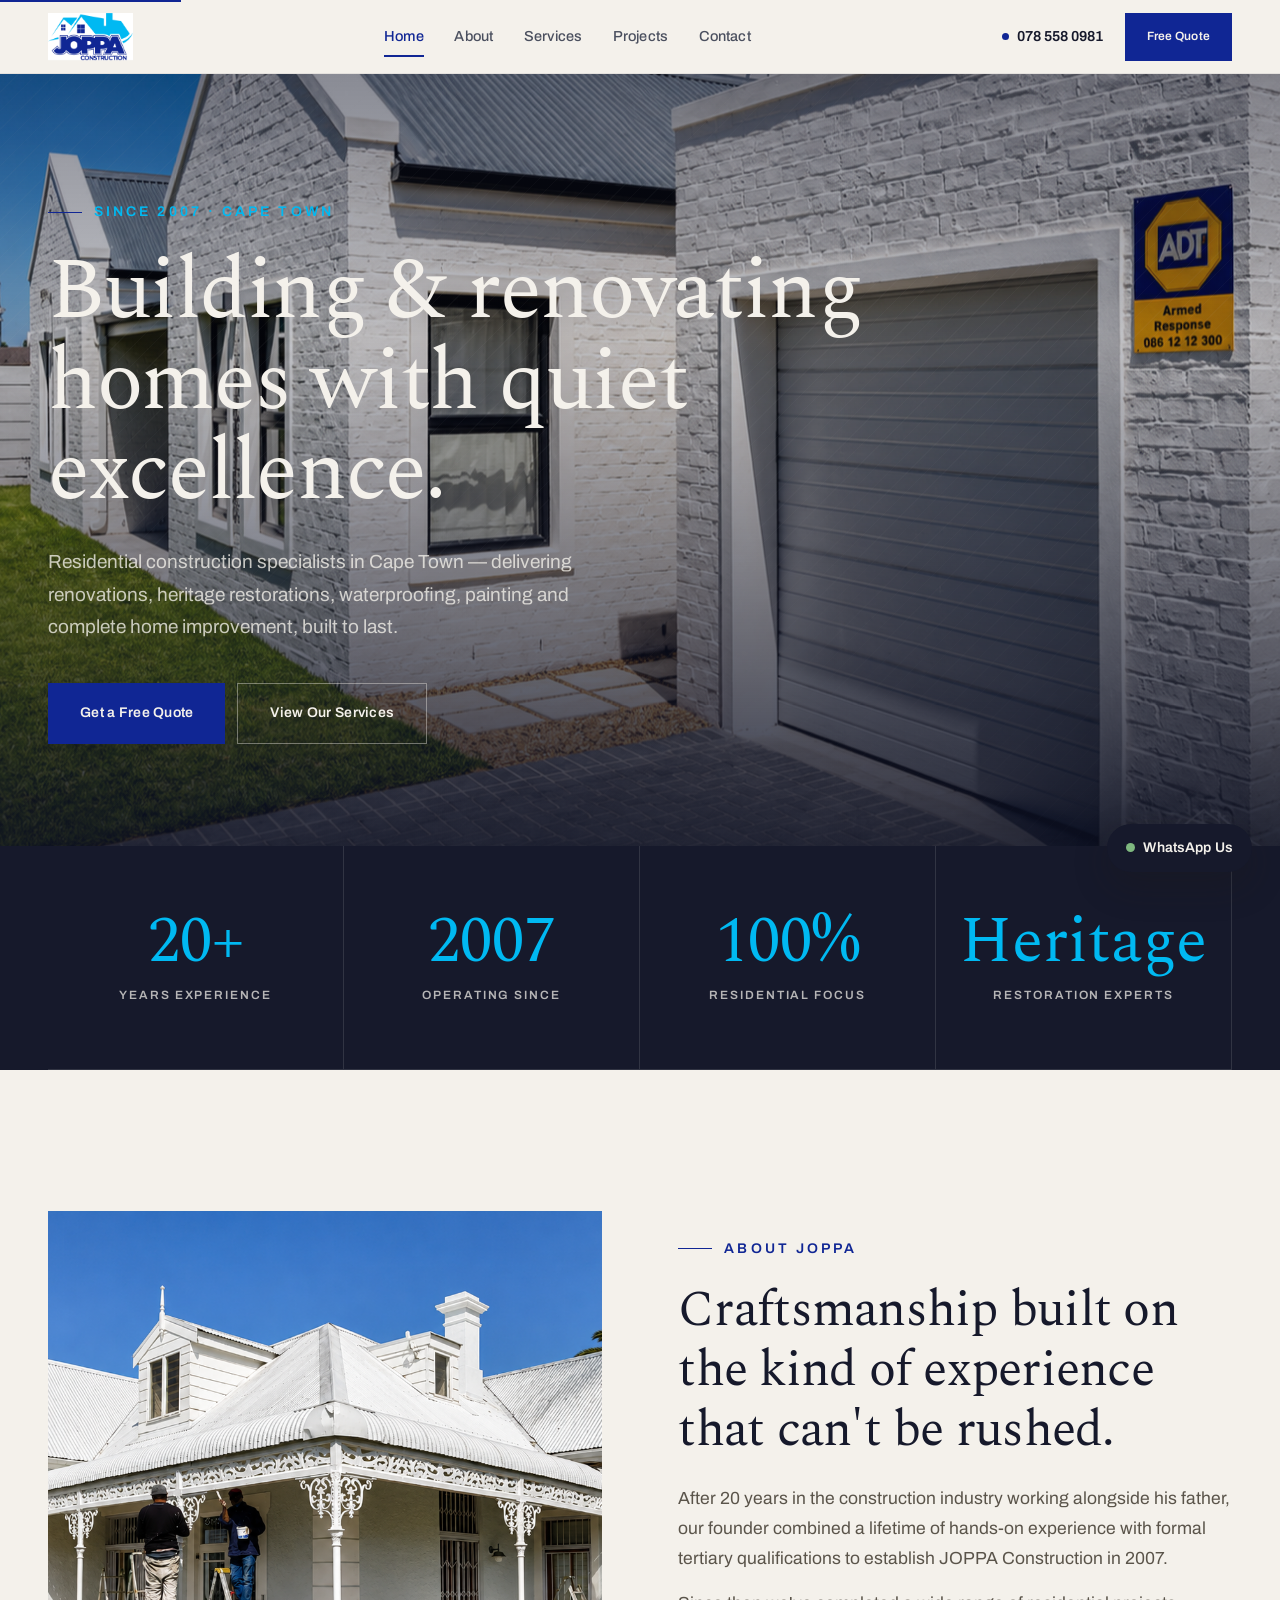
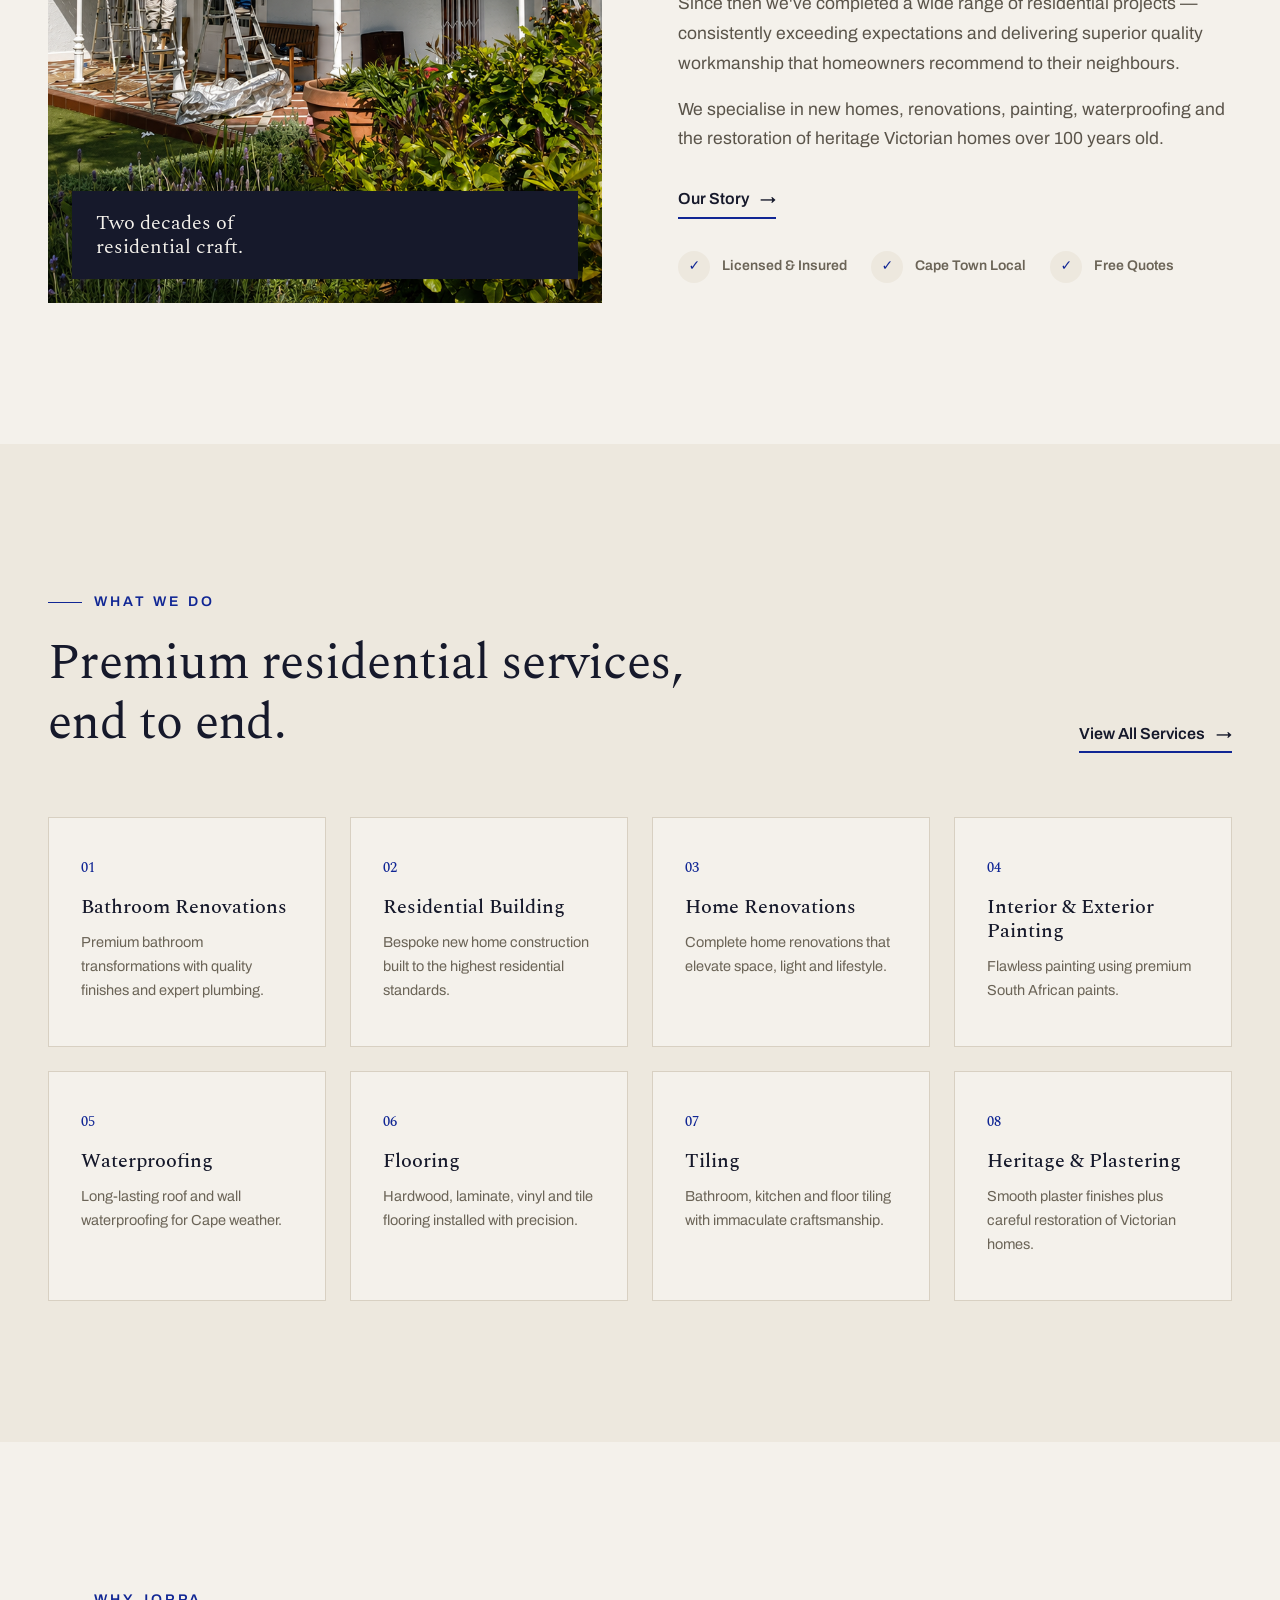
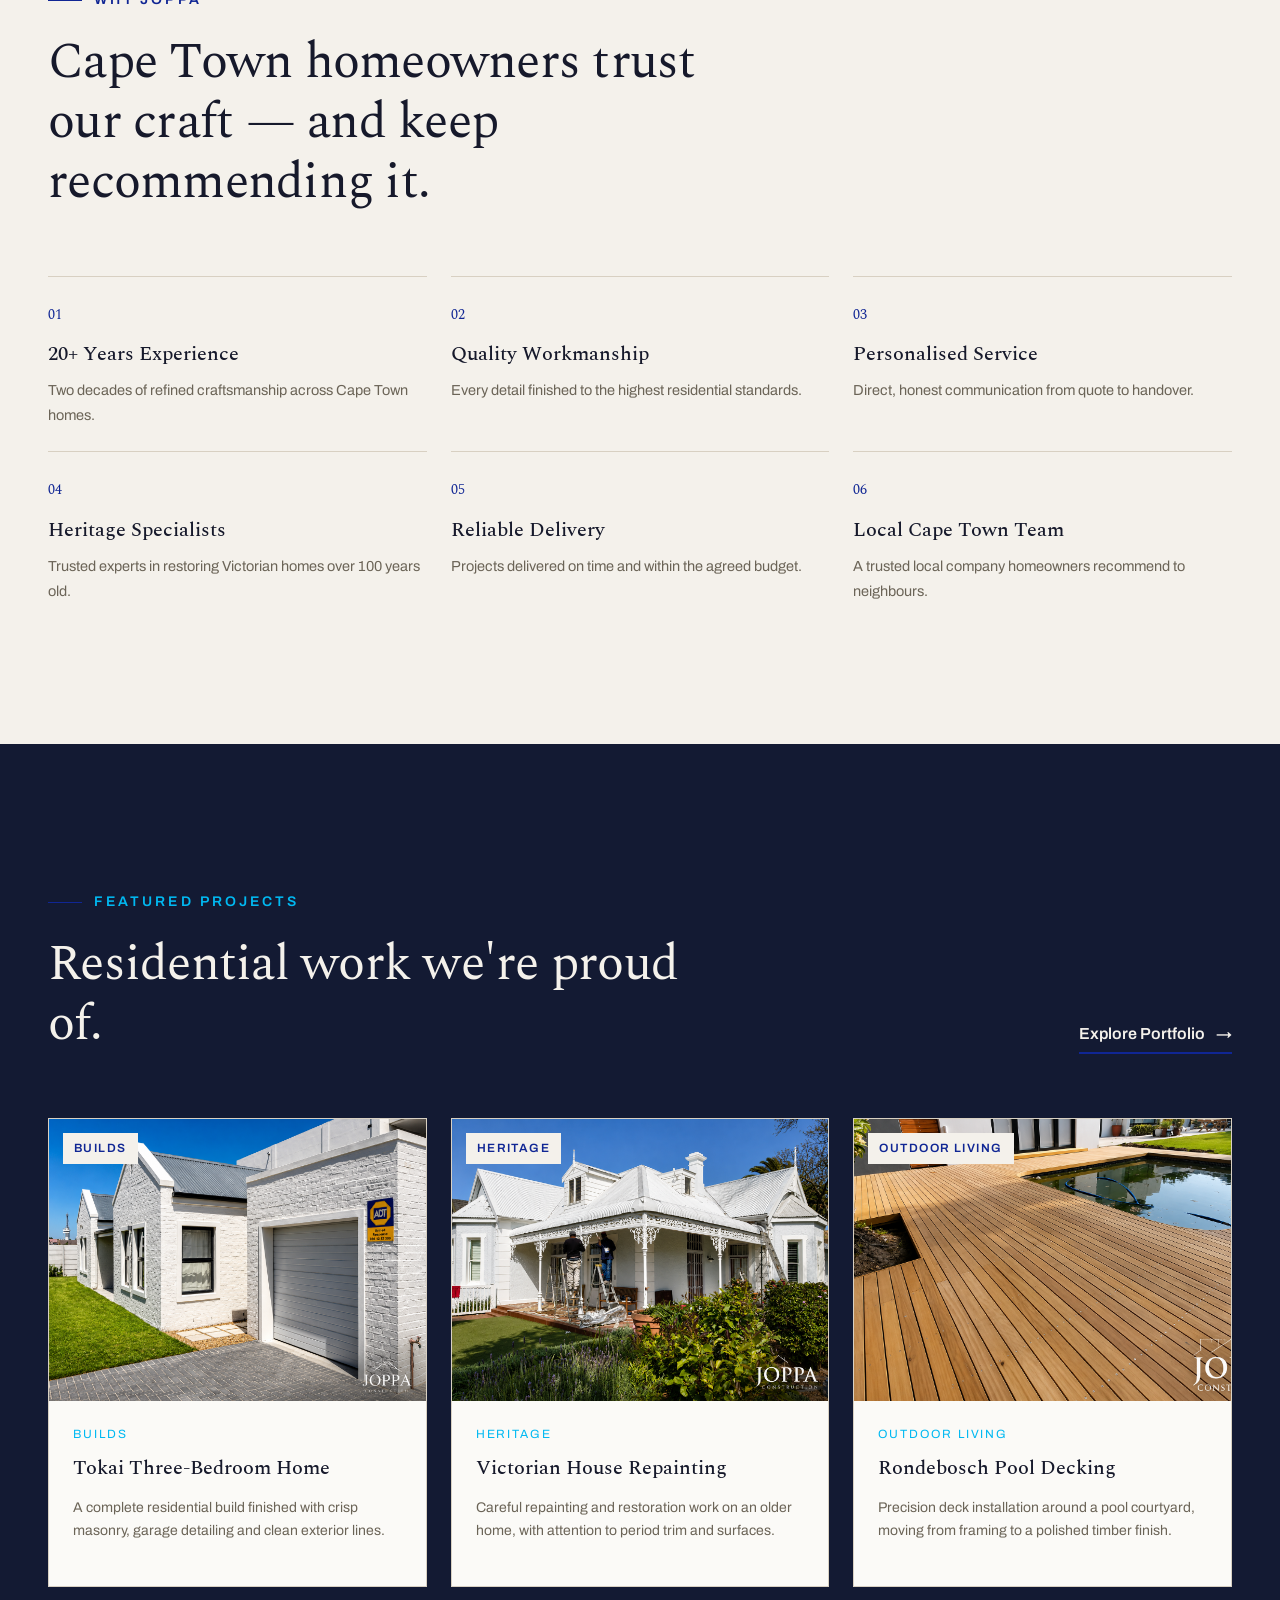
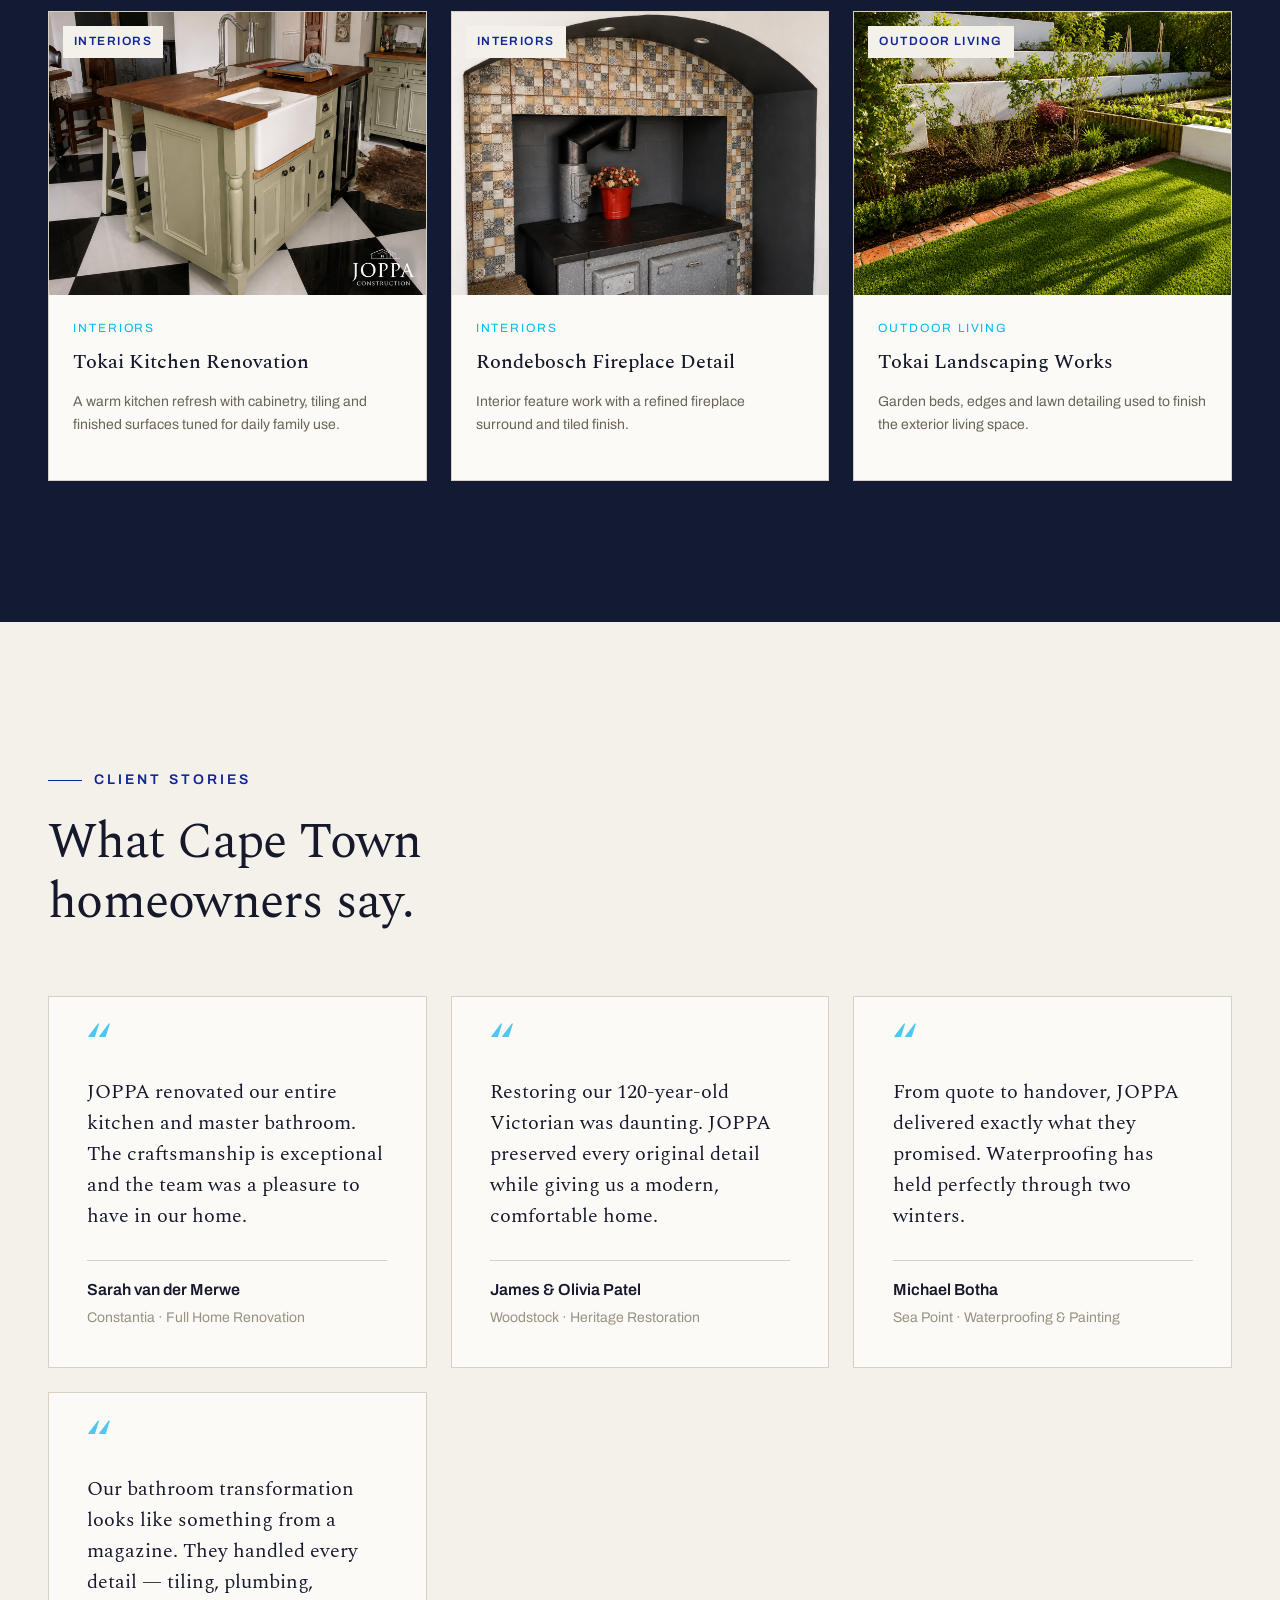
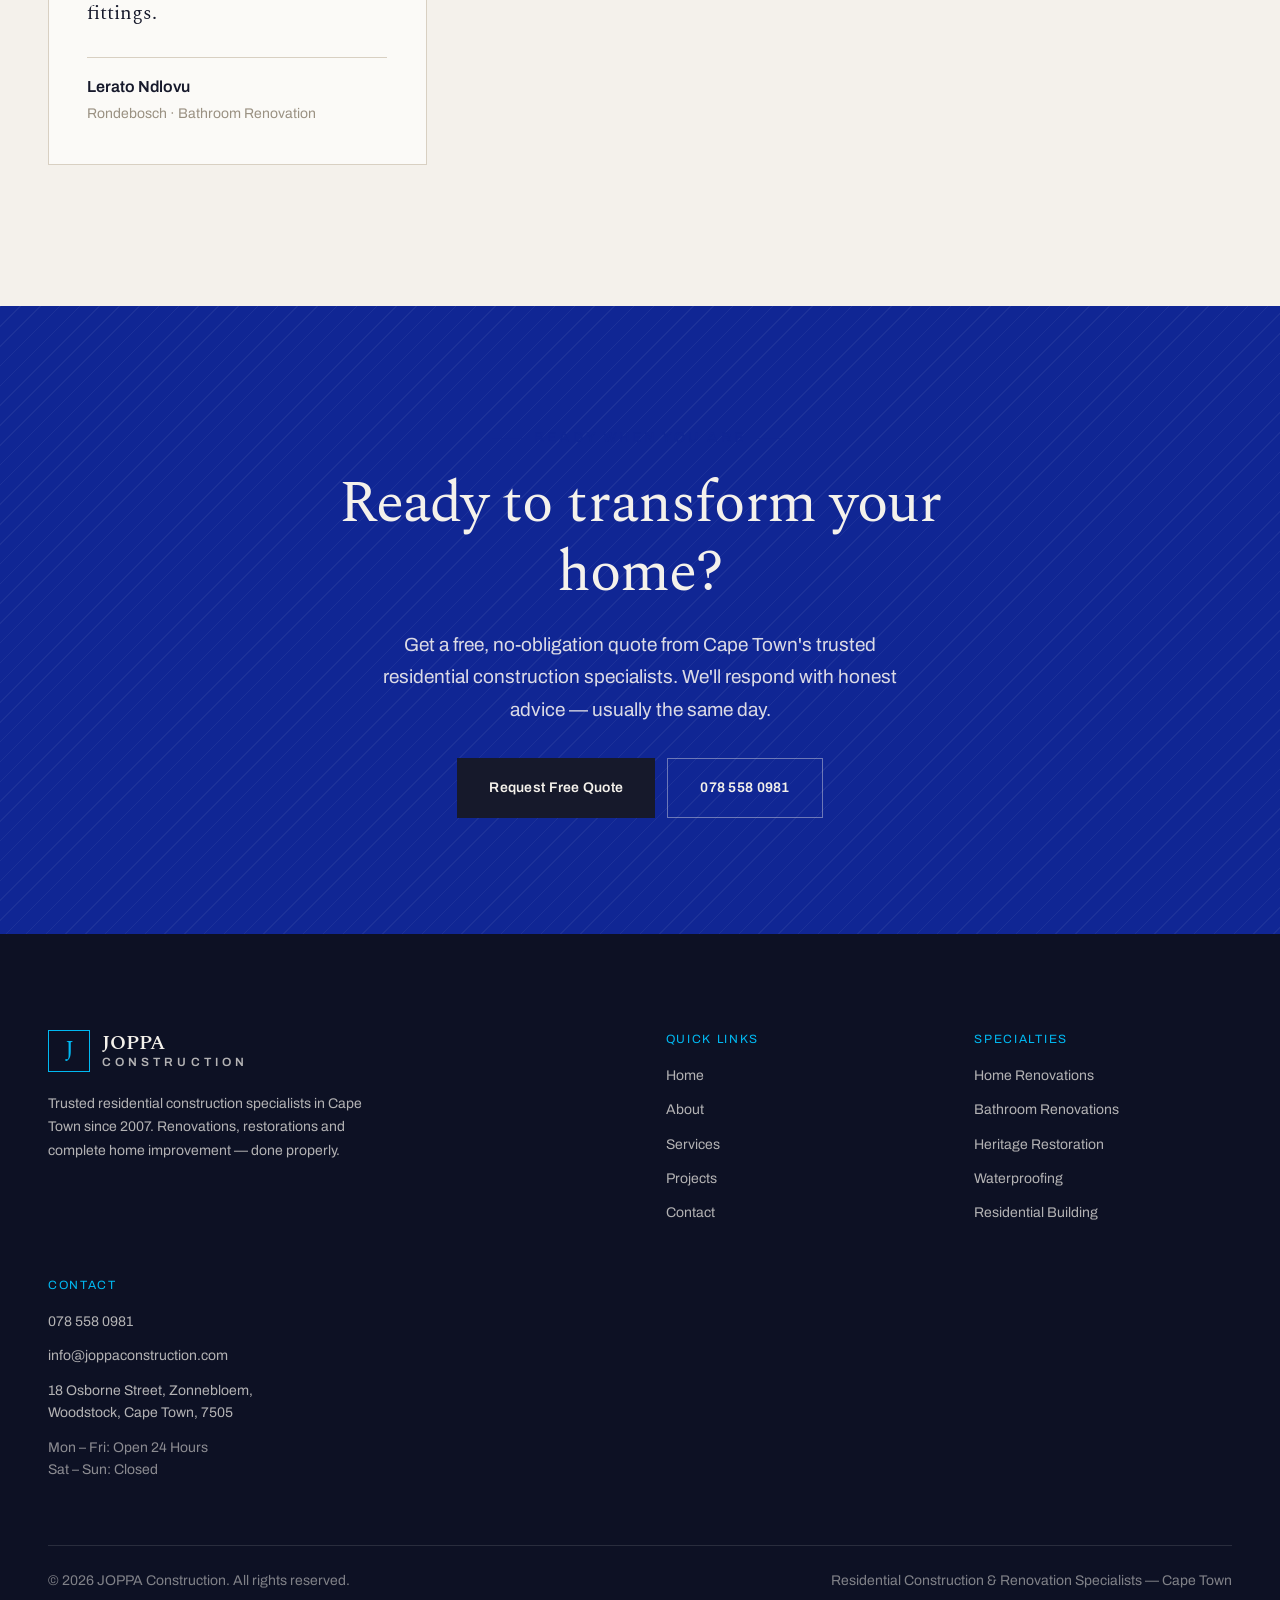
==== public/index.html @ a8355b89 "Production-ready JOPPA Construction website with project gallery, design system, SPA routing, SEO, a" ====
<!DOCTYPE html>
<html lang="en-ZA">
<head>
  <meta charset="utf-8">
  <meta name="viewport" content="width=device-width, initial-scale=1">
  <meta name="theme-color" content="#102694">
  <meta name="color-scheme" content="light">

  <title>JOPPA Construction | Cape Town Residential Builders & Renovations</title>
  <meta name="description" content="Cape Town residential construction specialists since 2007. New homes, renovations, bathroom renovations, painting, waterproofing and heritage Victorian restoration. Free quote.">
  <meta name="keywords" content="Cape Town construction, home renovation, bathroom renovation, residential builder, heritage restoration, waterproofing, painting, JOPPA Construction">
  <meta name="author" content="JOPPA Construction">
  <meta name="robots" content="index, follow">
  <meta name="googlebot" content="index, follow">

  <!-- Canonical -->
  <link rel="canonical" href="https://joppaconstruction.com/">

  <!-- Open Graph -->
  <meta property="og:type" content="website">
  <meta property="og:url" content="https://joppaconstruction.com/">
  <meta property="og:title" content="JOPPA Construction | Cape Town Residential Builders & Renovations">
  <meta property="og:description" content="Cape Town residential construction specialists since 2007. New homes, renovations, bathroom renovations, painting, waterproofing and heritage Victorian restoration.">
  <meta property="og:image" content="https://joppaconstruction.com/assets/joppa-logo.png">
  <meta property="og:locale" content="en_ZA">
  <meta property="og:site_name" content="JOPPA Construction">

  <!-- Twitter -->
  <meta name="twitter:card" content="summary_large_image">
  <meta name="twitter:url" content="https://joppaconstruction.com/">
  <meta name="twitter:title" content="JOPPA Construction | Cape Town Residential Builders & Renovations">
  <meta name="twitter:description" content="Cape Town residential construction specialists since 2007. New homes, renovations, bathroom renovations, painting, waterproofing and heritage Victorian restoration.">
  <meta name="twitter:image" content="https://joppaconstruction.com/assets/joppa-logo.png">

  <!-- Preconnect & fonts -->
  <link rel="preconnect" href="https://fonts.googleapis.com">
  <link rel="preconnect" href="https://fonts.gstatic.com" crossorigin>
  <link href="https://fonts.googleapis.com/css2?family=Archivo:wght@400;500;600;700&family=Spectral:wght@300;400;500;600&display=swap" rel="stylesheet">

  <!-- Styles -->
  <link rel="stylesheet" href="css/main.css">

  <!-- Favicon -->
  <link rel="icon" type="image/png" href="assets/joppa-logo.png">
  <link rel="apple-touch-icon" href="assets/joppa-logo.png">

  <!-- Structured data: LocalBusiness -->
  <script type="application/ld+json">
  {
    "@context": "https://schema.org",
    "@type": "LocalBusiness",
    "name": "JOPPA Construction",
    "description": "Cape Town residential construction specialists since 2007. New homes, renovations, bathroom renovations, painting, waterproofing and heritage Victorian restoration.",
    "url": "https://joppaconstruction.com/",
    "telephone": "+27785580981",
    "email": "info@joppaconstruction.com",
    "address": {
      "@type": "PostalAddress",
      "streetAddress": "18 Osborne Street, Zonnebloem",
      "addressLocality": "Woodstock",
      "addressRegion": "Cape Town",
      "postalCode": "7505",
      "addressCountry": "ZA"
    },
    "geo": {
      "@type": "GeoCoordinates",
      "latitude": -33.9249,
      "longitude": 18.4241
    },
    "openingHoursSpecification": [
      {
        "@type": "OpeningHoursSpecification",
        "dayOfWeek": ["Monday", "Tuesday", "Wednesday", "Thursday", "Friday"],
        "opens": "00:00",
        "closes": "23:59"
      }
    ],
    "areaServed": {
      "@type": "City",
      "name": "Cape Town"
    },
    "priceRange": "$$",
    "image": "https://joppaconstruction.com/assets/joppa-logo.png",
    "sameAs": [
      "https://wa.me/27785580981"
    ]
  }
  </script>

  <!-- Structured data: Service -->
  <script type="application/ld+json">
  {
    "@context": "https://schema.org",
    "@type": "Service",
    "serviceType": "Residential Construction and Renovation",
    "provider": {
      "@type": "LocalBusiness",
      "name": "JOPPA Construction"
    },
    "areaServed": {
      "@type": "City",
      "name": "Cape Town"
    },
    "hasOfferCatalog": {
      "@type": "OfferCatalog",
      "name": "Residential Construction Services",
      "itemListElement": [
        { "@type": "Offer", "itemOffered": { "@type": "Service", "name": "Bathroom Renovations" } },
        { "@type": "Offer", "itemOffered": { "@type": "Service", "name": "Residential Building" } },
        { "@type": "Offer", "itemOffered": { "@type": "Service", "name": "Home Renovations" } },
        { "@type": "Offer", "itemOffered": { "@type": "Service", "name": "Interior and Exterior Painting" } },
        { "@type": "Offer", "itemOffered": { "@type": "Service", "name": "Waterproofing" } },
        { "@type": "Offer", "itemOffered": { "@type": "Service", "name": "Heritage Restoration" } }
      ]
    }
  }
  </script>
</head>
<body>
  <a href="#main-content" class="skip-link">Skip to main content</a>

  <!-- Header -->
  <header class="header" id="header" role="banner">
    <div class="container header__container">
      <a href="#home" class="header__logo" aria-label="JOPPA Construction — Home">
        <img src="assets/joppa-logo.png" alt="JOPPA Construction logo" width="180" height="48">
      </a>

      <nav class="nav" aria-label="Main navigation">
        <a href="#home" class="nav__link active" data-route="home">Home</a>
        <a href="#about" class="nav__link" data-route="about">About</a>
        <a href="#services" class="nav__link" data-route="services">Services</a>
        <a href="#projects" class="nav__link" data-route="projects">Projects</a>
        <a href="#contact" class="nav__link" data-route="contact">Contact</a>
      </nav>

      <div class="header__actions">
        <a href="tel:+27785580981" class="header__phone" aria-label="Call JOPPA Construction">
          <span class="header__phone-dot" aria-hidden="true"></span>
          078 558 0981
        </a>
        <a href="#contact" class="btn btn-primary btn-small">Free Quote</a>
      </div>

      <button class="burger" id="burger" aria-label="Open menu" aria-expanded="false" aria-controls="mobile-menu">
        <span class="burger__line" aria-hidden="true"></span>
        <span class="burger__line" aria-hidden="true"></span>
        <span class="burger__line" aria-hidden="true"></span>
      </button>
    </div>
  </header>

  <!-- Mobile Menu -->
  <div class="mobile-menu" id="mobile-menu" role="dialog" aria-modal="true" aria-label="Mobile navigation">
    <button class="mobile-menu__close" id="mobile-menu-close" aria-label="Close menu">&times;</button>
    <div class="mobile-menu__container">
      <a href="#home" class="mobile-menu__link" data-route="home">Home</a>
      <a href="#about" class="mobile-menu__link" data-route="about">About</a>
      <a href="#services" class="mobile-menu__link" data-route="services">Services</a>
      <a href="#projects" class="mobile-menu__link" data-route="projects">Projects</a>
      <a href="#contact" class="mobile-menu__link" data-route="contact">Contact</a>
      <a href="tel:+27785580981" class="mobile-menu__phone">CALL &middot; 078 558 0981</a>
      <a href="#contact" class="mobile-menu__cta" data-route="contact">Get a Free Quote</a>
    </div>
  </div>

  <main id="main-content">
    <!-- ================= HOME ================= -->
    <section class="page" id="home" data-page="home" aria-label="Home">
      <!-- Hero -->
      <div class="hero">
        <div class="hero__bg" role="img" aria-label="Completed Tokai residential home exterior by JOPPA Construction" style="background-image: url('assets/Tokai Project/tokai3bedroom1.png');"></div>
        <div class="hero__texture" aria-hidden="true"></div>
        <div class="hero__overlay" aria-hidden="true"></div>
        <div class="hero__content container">
          <div class="reveal">
            <div class="eyebrow hero__eyebrow">
              <span class="sr-only">Established</span>
              Since 2007 &middot; Cape Town
            </div>
            <h1 class="heading-1 hero__title">Building &amp; renovating homes with quiet excellence.</h1>
            <p class="body-lg hero__text">Residential construction specialists in Cape Town — delivering renovations, heritage restorations, waterproofing, painting and complete home improvement, built to last.</p>
            <div class="hero__actions">
              <a href="#contact" class="btn btn-primary" data-route="contact">Get a Free Quote</a>
              <a href="#services" class="btn btn-secondary" data-route="services">View Our Services</a>
            </div>
          </div>
        </div>
      </div>

      <!-- Stats -->
      <div class="stats" aria-label="Company statistics">
        <div class="container stats__grid">
          <div class="stat reveal">
            <div class="stat__value" data-count="20+">20+</div>
            <div class="stat__label">Years Experience</div>
          </div>
          <div class="stat reveal">
            <div class="stat__value" data-count="2007">2007</div>
            <div class="stat__label">Operating Since</div>
          </div>
          <div class="stat reveal">
            <div class="stat__value" data-count="100%">100%</div>
            <div class="stat__label">Residential Focus</div>
          </div>
          <div class="stat reveal">
            <div class="stat__value">Heritage</div>
            <div class="stat__label">Restoration Experts</div>
          </div>
        </div>
      </div>

      <!-- About teaser -->
      <section class="section" aria-labelledby="about-heading">
        <div class="container">
          <div class="grid grid-2" style="align-items: center; gap: clamp(2.5rem, 6vw, 5.625rem);">
            <div class="reveal">
              <div class="media-frame ratio-4-5">
                <img src="assets/Victorian House Repainting/houserepainting2.png" alt="Victorian home exterior repainting completed by JOPPA Construction" loading="lazy" decoding="async" width="600" height="750">
                <div class="media-frame__caption">
                  <div class="media-frame__caption-text">Two decades of<br>residential craft.</div>
                </div>
              </div>
            </div>
            <div class="reveal">
              <div class="eyebrow">About JOPPA</div>
              <h2 id="about-heading" class="heading-2 mb-6">Craftsmanship built on the kind of experience that can't be rushed.</h2>
              <p class="body-md text-secondary mb-4">After 20 years in the construction industry working alongside his father, our founder combined a lifetime of hands-on experience with formal tertiary qualifications to establish JOPPA Construction in 2007.</p>
              <p class="body-md text-secondary mb-4">Since then we've completed a wide range of residential projects — consistently exceeding expectations and delivering superior quality workmanship that homeowners recommend to their neighbours.</p>
              <p class="body-md text-secondary mb-8">We specialise in new homes, renovations, painting, waterproofing and the restoration of heritage Victorian homes over 100 years old.</p>
              <a href="#about" class="link-arrow" data-route="about">Our Story <span aria-hidden="true">&rarr;</span></a>

              <div class="trust-badges">
                <div class="trust-badge">
                  <span class="trust-badge__icon" aria-hidden="true">&#10003;</span>
                  <span>Licensed &amp; Insured</span>
                </div>
                <div class="trust-badge">
                  <span class="trust-badge__icon" aria-hidden="true">&#10003;</span>
                  <span>Cape Town Local</span>
                </div>
                <div class="trust-badge">
                  <span class="trust-badge__icon" aria-hidden="true">&#10003;</span>
                  <span>Free Quotes</span>
                </div>
              </div>
            </div>
          </div>
        </div>
      </section>

      <!-- Services -->
      <section class="section section-secondary" aria-labelledby="services-heading">
        <div class="container">
          <div class="section-header">
            <div class="section-header__title reveal">
              <div class="eyebrow">What We Do</div>
              <h2 id="services-heading" class="heading-2">Premium residential services, end to end.</h2>
            </div>
            <a href="#services" class="link-arrow reveal" data-route="services" style="white-space: nowrap;">View All Services <span aria-hidden="true">&rarr;</span></a>
          </div>

          <div class="grid grid-4 reveal-group" id="home-services-grid" role="list">
            <!-- Injected by JS -->
          </div>
        </div>
      </section>

      <!-- Why -->
      <section class="section" aria-labelledby="why-heading">
        <div class="container">
          <div class="section-header__text reveal">
            <div class="eyebrow">Why JOPPA</div>
            <h2 id="why-heading" class="heading-2">Cape Town homeowners trust our craft — and keep recommending it.</h2>
          </div>
          <div class="grid grid-3 reveal-group" id="why-grid" role="list">
            <!-- Injected by JS -->
          </div>
        </div>
      </section>

      <!-- Featured Projects -->
      <section class="section section-dark" aria-labelledby="projects-heading">
        <div class="container">
          <div class="section-header">
            <div class="section-header__title reveal">
              <div class="eyebrow eyebrow-light">Featured Projects</div>
              <h2 id="projects-heading" class="heading-2" style="color: var(--color-cream);">Residential work we're proud of.</h2>
            </div>
            <a href="#projects" class="link-arrow link-arrow-light reveal" data-route="projects" style="white-space: nowrap;">Explore Portfolio <span aria-hidden="true">&rarr;</span></a>
          </div>
          <div class="grid grid-3 reveal-group" id="home-projects-grid" role="list">
            <!-- Injected by JS -->
          </div>
        </div>
      </section>

      <!-- Testimonials -->
      <section class="section" aria-labelledby="testimonials-heading">
        <div class="container">
          <div class="section-header__text reveal">
            <div class="eyebrow">Client Stories</div>
            <h2 id="testimonials-heading" class="heading-2">What Cape Town homeowners say.</h2>
          </div>
          <div class="grid grid-3 reveal-group" id="testimonials-grid" role="list">
            <!-- Injected by JS -->
          </div>
        </div>
      </section>

      <!-- CTA Band -->
      <div class="cta-band" role="complementary" aria-label="Request a free quote">
        <div class="cta-band__texture" aria-hidden="true"></div>
        <div class="cta-band__content container">
          <div class="eyebrow eyebrow-center reveal">
            <span class="sr-only">Call to action</span>
            Ready When You Are
          </div>
          <h2 class="heading-2 cta-band__title reveal">Ready to transform your home?</h2>
          <p class="body-lg cta-band__text reveal">Get a free, no-obligation quote from Cape Town's trusted residential construction specialists. We'll respond with honest advice — usually the same day.</p>
          <div class="cta-band__actions reveal">
            <a href="#contact" class="btn btn-dark" data-route="contact">Request Free Quote</a>
            <a href="tel:+27785580981" class="btn btn-secondary">078 558 0981</a>
          </div>
        </div>
      </div>
    </section>

    <!-- ================= ABOUT ================= -->
    <section class="page hidden" id="about" data-page="about" aria-label="About">
      <!-- Page Hero -->
      <div class="page-hero">
        <div class="page-hero__bg" role="img" aria-label="JOPPA Construction team on a residential renovation site" style="background-image: url('assets/Rondebosch Project/3.png');"></div>
        <div class="page-hero__texture" aria-hidden="true"></div>
        <div class="page-hero__overlay" aria-hidden="true"></div>
        <div class="page-hero__content container">
          <div class="reveal">
            <div class="eyebrow eyebrow-light">About JOPPA</div>
            <h1 class="heading-1 page-hero__title">Two decades of craft, one residential standard.</h1>
            <p class="body-lg page-hero__text">The people, the experience and the principles behind Cape Town's trusted residential builder.</p>
          </div>
        </div>
      </div>

      <section class="section" aria-labelledby="story-heading">
        <div class="container">
          <div class="grid grid-2" style="align-items: center; gap: clamp(2.5rem, 6vw, 5.625rem);">
            <div class="reveal">
              <div class="eyebrow">Our Story</div>
              <h2 id="story-heading" class="heading-2 mb-6">A family trade, refined into a residential specialist.</h2>
              <p class="body-md text-secondary mb-4">JOPPA Construction began with two decades of hands-on building experience. Working alongside his father, our founder learned the trade the right way — on real sites, solving real problems — before pairing that knowledge with formal tertiary qualifications.</p>
              <p class="body-md text-secondary mb-4">The company was established in 2007, and operates independently as a dedicated residential specialist. Every project carries the same standard: do it properly, finish it beautifully, and leave the homeowner glad they chose us.</p>
              <p class="body-md text-secondary">From new homes and full renovations to the careful restoration of heritage Victorians over a century old, our work speaks in finishes, not promises.</p>
            </div>
            <div class="reveal">
              <div class="media-frame ratio-4-5">
                <img src="assets/Rondebosch Project/Stairing1.png" alt="Rondebosch residential restoration in progress" loading="lazy" decoding="async" width="600" height="750">
              </div>
            </div>
          </div>
        </div>
      </section>

      <!-- Stats -->
      <div class="stats" aria-label="Company statistics">
        <div class="container stats__grid">
          <div class="stat reveal">
            <div class="stat__value" data-count="20+">20+</div>
            <div class="stat__label">Years Experience</div>
          </div>
          <div class="stat reveal">
            <div class="stat__value" data-count="2007">2007</div>
            <div class="stat__label">Operating Since</div>
          </div>
          <div class="stat reveal">
            <div class="stat__value" data-count="100%">100%</div>
            <div class="stat__label">Residential Focus</div>
          </div>
          <div class="stat reveal">
            <div class="stat__value">Heritage</div>
            <div class="stat__label">Restoration Experts</div>
          </div>
        </div>
      </div>

      <!-- Process -->
      <section class="section" aria-labelledby="process-heading">
        <div class="container">
          <div class="section-header__text reveal">
            <div class="eyebrow">How We Work</div>
            <h2 id="process-heading" class="heading-2">A clear process, from first call to final handover.</h2>
          </div>
          <div class="grid grid-4 reveal-group" id="about-process-grid" role="list">
            <!-- Injected by JS -->
          </div>
        </div>
      </section>

      <!-- Values -->
      <section class="section section-secondary" aria-labelledby="values-heading">
        <div class="container">
          <div class="section-header__text reveal">
            <div class="eyebrow">What Drives Us</div>
            <h2 id="values-heading" class="heading-2">The standards behind every JOPPA project.</h2>
          </div>
          <div class="grid grid-3 reveal-group" id="values-grid" role="list">
            <!-- Injected by JS -->
          </div>
        </div>
      </section>

      <!-- CTA Band -->
      <div class="cta-band" role="complementary" aria-label="Request a free quote">
        <div class="cta-band__texture" aria-hidden="true"></div>
        <div class="cta-band__content container">
          <div class="eyebrow eyebrow-center reveal">Ready When You Are</div>
          <h2 class="heading-2 cta-band__title reveal">Let's discuss your next project.</h2>
          <p class="body-lg cta-band__text reveal">Tell us what you have in mind. We'll visit your home, listen carefully, and provide a clear, itemised quote.</p>
          <div class="cta-band__actions reveal">
            <a href="#contact" class="btn btn-dark" data-route="contact">Request Free Quote</a>
            <a href="tel:+27785580981" class="btn btn-secondary">078 558 0981</a>
          </div>
        </div>
      </div>
    </section>

    <!-- ================= SERVICES ================= -->
    <section class="page hidden" id="services" data-page="services" aria-label="Services">
      <!-- Page Hero -->
      <div class="page-hero">
        <div class="page-hero__bg" role="img" aria-label="Finished Tokai kitchen renovation by JOPPA Construction" style="background-image: url('assets/Tokai Project/kitchen3.png');"></div>
        <div class="page-hero__texture" aria-hidden="true"></div>
        <div class="page-hero__overlay" aria-hidden="true"></div>
        <div class="page-hero__content container">
          <div class="reveal">
            <div class="eyebrow eyebrow-light">What We Do</div>
            <h1 class="heading-1 page-hero__title">Premium residential services, delivered properly.</h1>
            <p class="body-lg page-hero__text">From bathroom renovations to full heritage restorations — every service finished with meticulous craftsmanship.</p>
          </div>
        </div>
      </div>

      <section class="section-sm" aria-labelledby="services-list-heading">
        <div class="container">
          <h2 id="services-list-heading" class="sr-only">Our services</h2>
          <div class="grid grid-2" id="services-full-grid" role="list" style="gap: clamp(1.5rem, 3vw, 2.5rem);">
            <!-- Injected by JS -->
          </div>
        </div>
      </section>

      <section class="section section-dark" aria-labelledby="services-process-heading">
        <div class="container">
          <div class="section-header__text reveal">
            <div class="eyebrow eyebrow-light">Our Process</div>
            <h2 id="services-process-heading" class="heading-2">How a JOPPA project comes together.</h2>
          </div>
          <div class="grid grid-4 reveal-group" id="services-process-grid" role="list">
            <!-- Injected by JS -->
          </div>
        </div>
      </section>

      <!-- CTA Band -->
      <div class="cta-band" role="complementary" aria-label="Request a free quote">
        <div class="cta-band__texture" aria-hidden="true"></div>
        <div class="cta-band__content container">
          <div class="eyebrow eyebrow-center reveal">Ready When You Are</div>
          <h2 class="heading-2 cta-band__title reveal">Not sure which service you need?</h2>
          <p class="body-lg cta-band__text reveal">We'll visit your home, assess the work, and recommend the right approach — with an honest, itemised quote.</p>
          <div class="cta-band__actions reveal">
            <a href="#contact" class="btn btn-dark" data-route="contact">Request Free Quote</a>
            <a href="tel:+27785580981" class="btn btn-secondary">078 558 0981</a>
          </div>
        </div>
      </div>
    </section>

    <!-- ================= PROJECTS ================= -->
    <section class="page hidden" id="projects" data-page="projects" aria-label="Projects">
      <!-- Page Hero -->
      <div class="page-hero">
        <div class="page-hero__bg" role="img" aria-label="Finished Rondebosch pool decking project by JOPPA Construction" style="background-image: url('assets/Rondebosch Pool Decking/veranda3.png');"></div>
        <div class="page-hero__texture" aria-hidden="true"></div>
        <div class="page-hero__overlay" aria-hidden="true"></div>
        <div class="page-hero__content container">
          <div class="reveal">
            <div class="eyebrow eyebrow-light">Selected Works</div>
            <h1 class="heading-1 page-hero__title">Residential work we're proud to put our name on.</h1>
            <p class="body-lg page-hero__text">A growing portfolio of renovations, restorations and high-value home projects across Cape Town.</p>
          </div>
        </div>
      </div>

      <section class="section" aria-labelledby="portfolio-heading">
        <div class="container">
          <h2 id="portfolio-heading" class="sr-only">Project portfolio</h2>

          <div class="filter-bar reveal" id="project-filters" role="group" aria-label="Filter projects by category">
            <!-- Injected by JS -->
          </div>

          <div class="project-gallery reveal-group" id="projects-grid" role="list">
            <!-- Injected by JS -->
          </div>

          <div class="project-collections" id="project-collections-grid" role="list" aria-label="Project image collections">
            <!-- Injected by JS -->
          </div>
        </div>
      </section>

      <!-- CTA Band -->
      <div class="cta-band" role="complementary" aria-label="Request a free quote">
        <div class="cta-band__texture" aria-hidden="true"></div>
        <div class="cta-band__content container">
          <div class="eyebrow eyebrow-center reveal">Ready When You Are</div>
          <h2 class="heading-2 cta-band__title reveal">Have a project in mind?</h2>
          <p class="body-lg cta-band__text reveal">Get a free, no-obligation quote and see how we can bring the same quality to your home.</p>
          <div class="cta-band__actions reveal">
            <a href="#contact" class="btn btn-dark" data-route="contact">Request Free Quote</a>
            <a href="tel:+27785580981" class="btn btn-secondary">078 558 0981</a>
          </div>
        </div>
      </div>
    </section>

    <!-- ================= CONTACT ================= -->
    <section class="page hidden" id="contact" data-page="contact" aria-label="Contact">
      <!-- Page Hero -->
      <div class="page-hero">
        <div class="page-hero__bg" role="img" aria-label="Completed Tokai residential exterior by JOPPA Construction" style="background-image: url('assets/Tokai Project/4(Complete).jpg');"></div>
        <div class="page-hero__texture" aria-hidden="true"></div>
        <div class="page-hero__overlay" aria-hidden="true"></div>
        <div class="page-hero__content container">
          <div class="reveal">
            <div class="eyebrow eyebrow-light">Get In Touch</div>
            <h1 class="heading-1 page-hero__title">Let's build something worth keeping.</h1>
            <p class="body-lg page-hero__text">Get a free, no-obligation quote from Cape Town's trusted residential construction specialists.</p>
          </div>
        </div>
      </div>

      <section class="section" aria-labelledby="contact-heading">
        <div class="container">
          <div class="grid grid-2" style="align-items: start; gap: clamp(2.5rem, 5vw, 4.5rem);">
            <div class="reveal">
              <h2 id="contact-heading" class="heading-2 mb-3">Request your free quote.</h2>
              <p class="body-md text-secondary mb-8">Tell us about your project and we'll get back to you with honest advice and a clear, no-obligation quote.</p>

              <div class="form__success hidden" id="form-success" tabindex="-1" aria-live="polite">
                <div class="form__success-title">Thank you.</div>
                <p class="form__success-text">Your request is ready to send. We'll respond promptly — usually the same working day.</p>
                <a href="https://wa.me/27785580981?text=Hi%20JOPPA%20Construction%2C%20I%20would%20like%20a%20quote." target="_blank" rel="noopener" class="btn btn-primary" id="wa-submit-link">Send via WhatsApp</a>
              </div>

              <form class="form" id="quote-form" action="#" method="post" novalidate>
                <div class="form__row">
                  <label class="form__label" for="form-name">Name
                    <input class="form__input" id="form-name" name="name" type="text" required placeholder="Your name" autocomplete="name">
                  </label>
                  <label class="form__label" for="form-phone">Phone
                    <input class="form__input" id="form-phone" name="phone" type="tel" required placeholder="078 000 0000" autocomplete="tel">
                  </label>
                </div>
                <label class="form__label" for="form-email">Email
                  <input class="form__input" id="form-email" name="email" type="email" placeholder="you@email.com" autocomplete="email">
                </label>
                <label class="form__label" for="form-service">Project Type
                  <select class="form__select" id="form-service" name="service">
                    <option value="">Select a service</option>
                    <option value="Bathroom Renovation">Bathroom Renovation</option>
                    <option value="Residential Building">Residential Building</option>
                    <option value="Home Renovation">Home Renovation</option>
                    <option value="Painting">Painting</option>
                    <option value="Waterproofing">Waterproofing</option>
                    <option value="Heritage Restoration">Heritage Restoration</option>
                    <option value="Other">Other</option>
                  </select>
                </label>
                <label class="form__label" for="form-message">Project Details
                  <textarea class="form__textarea" id="form-message" name="message" rows="4" placeholder="Tell us a little about your project…"></textarea>
                </label>
                <button type="submit" class="btn btn-primary">Request Free Quote</button>
              </form>
            </div>

            <div class="reveal">
              <div class="contact-panel">
                <div class="eyebrow eyebrow-light">Contact</div>
                <div class="contact-panel__row">
                  <div class="contact-panel__label">Phone</div>
                  <div class="contact-panel__value">
                    <a href="tel:+27785580981" style="color: inherit;">078 558 0981</a>
                  </div>
                </div>
                <div class="contact-panel__row">
                  <div class="contact-panel__label">Email</div>
                  <div class="contact-panel__value">
                    <a href="mailto:info@joppaconstruction.com" style="color: inherit;">info@joppaconstruction.com</a>
                  </div>
                </div>
                <div class="contact-panel__row">
                  <div class="contact-panel__label">Address</div>
                  <div class="contact-panel__value">18 Osborne Street, Zonnebloem, Woodstock, Cape Town, 7505</div>
                </div>
                <div class="contact-panel__row">
                  <div class="contact-panel__label">Hours</div>
                  <div class="contact-panel__value">Mon – Fri: Open 24 Hours &middot; Sat – Sun: Closed</div>
                </div>
                <div class="contact-panel__actions">
                  <a href="tel:+27785580981" class="btn btn-outline" style="color: var(--color-cream); border-color: rgba(244, 241, 235, 0.35);">Call Now</a>
                  <a href="https://wa.me/27785580981?text=Hi%20JOPPA%20Construction%2C%20I%20would%20like%20a%20quote%20for%20my%20home%20project." target="_blank" rel="noopener" class="btn btn-primary">WhatsApp</a>
                </div>
              </div>
            </div>
          </div>
        </div>
      </section>

      <section class="section-sm" aria-label="Location map">
        <div class="container">
          <div class="map-placeholder reveal">
            <img src="assets/Tokai Project/tokai3bedroom2.png" alt="Completed JOPPA Construction residential project in Cape Town" loading="lazy" decoding="async" width="1600" height="686">
            <div class="map-placeholder__overlay">
              <span class="map-placeholder__label">Service Area</span>
              <span class="map-placeholder__address">18 Osborne Street, Zonnebloem, Woodstock, Cape Town</span>
            </div>
          </div>
        </div>
      </section>
    </section>
  </main>

  <!-- Footer -->
  <footer class="footer" role="contentinfo">
    <div class="container">
      <div class="footer__grid">
        <div class="footer__brand">
          <div class="footer__logo">
            <span class="footer__logo-mark" aria-hidden="true">J</span>
            <div class="footer__logo-text">
              <span class="footer__logo-name">JOPPA</span>
              <span class="footer__logo-tag">Construction</span>
            </div>
          </div>
          <p class="footer__text">Trusted residential construction specialists in Cape Town since 2007. Renovations, restorations and complete home improvement — done properly.</p>
        </div>
        <div>
          <div class="footer__heading">Quick Links</div>
          <nav class="footer__links" aria-label="Footer navigation">
            <a href="#home" class="footer__link" data-route="home">Home</a>
            <a href="#about" class="footer__link" data-route="about">About</a>
            <a href="#services" class="footer__link" data-route="services">Services</a>
            <a href="#projects" class="footer__link" data-route="projects">Projects</a>
            <a href="#contact" class="footer__link" data-route="contact">Contact</a>
          </nav>
        </div>
        <div>
          <div class="footer__heading">Specialties</div>
          <div class="footer__links">
            <span class="footer__link">Home Renovations</span>
            <span class="footer__link">Bathroom Renovations</span>
            <span class="footer__link">Heritage Restoration</span>
            <span class="footer__link">Waterproofing</span>
            <span class="footer__link">Residential Building</span>
          </div>
        </div>
        <div>
          <div class="footer__heading">Contact</div>
          <div class="footer__links">
            <a href="tel:+27785580981" class="footer__link">078 558 0981</a>
            <a href="mailto:info@joppaconstruction.com" class="footer__link">info@joppaconstruction.com</a>
            <span class="footer__link">18 Osborne Street, Zonnebloem,<br>Woodstock, Cape Town, 7505</span>
            <span class="footer__link" style="color: rgba(244, 241, 235, 0.55);">Mon – Fri: Open 24 Hours<br>Sat – Sun: Closed</span>
          </div>
        </div>
      </div>
      <div class="footer__bottom">
        <span>&copy; 2026 JOPPA Construction. All rights reserved.</span>
        <span>Residential Construction &amp; Renovation Specialists — Cape Town</span>
      </div>
    </div>
  </footer>

  <!-- WhatsApp Float -->
  <a href="https://wa.me/27785580981?text=Hi%20JOPPA%20Construction%2C%20I%20would%20like%20a%20quote%20for%20my%20home%20project." class="whatsapp-float" target="_blank" rel="noopener" aria-label="Chat with us on WhatsApp">
    <span class="whatsapp-float__dot" aria-hidden="true"></span>
    WhatsApp Us
  </a>

  <script src="js/main.js"></script>
</body>
</html>
---- public/css/main.css ----
/* ==========================================================================
   JOPPA Construction — Design System & Styles
   Modern, accessible, performance-first CSS for a static SPA.
   ========================================================================== */

/* --------------------------------------------------------------------------
   1. CSS Variables
   -------------------------------------------------------------------------- */
:root {
  /* Brand palette */
  --color-cream: #F4F1EB;
  --color-cream-50: #FAF8F4;
  --color-cream-100: #FBFAF7;
  --color-sand: #E7E1D6;
  --color-sand-100: #EDE8DE;
  --color-tan: #D8D0C2;
  --color-tan-100: #C7BCA8;
  --color-stone: #9A9182;
  --color-slate: #6B6457;
  --color-slate-100: #5A544A;
  --color-ink: #16192B;
  --color-navy: #131A33;
  --color-midnight: #0D1124;
  --color-blue: #102694;
  --color-blue-700: #1E3AC0;
  --color-blue-bright: #00B9F2;
  --color-sky: #4FC5F0;
  --color-sage: #7FB87F;
  --color-gold: #D9B690;
  --color-white: #FFFFFF;

  /* Semantic roles */
  --bg-primary: var(--color-cream);
  --bg-secondary: var(--color-sand-100);
  --bg-dark: var(--color-navy);
  --bg-darker: var(--color-midnight);
  --text-primary: var(--color-ink);
  --text-secondary: var(--color-slate-100);
  --text-muted: var(--color-slate);
  --text-light: var(--color-cream);
  --text-light-muted: rgba(244, 241, 235, 0.72);
  --accent: var(--color-blue);
  --accent-bright: var(--color-blue-bright);
  --accent-sky: var(--color-sky);
  --border: var(--color-tan);
  --border-dark: rgba(244, 241, 235, 0.12);

  /* Typography */
  --font-serif: 'Spectral', Georgia, 'Times New Roman', serif;
  --font-sans: 'Archivo', system-ui, -apple-system, BlinkMacSystemFont, 'Segoe UI', sans-serif;
  --text-xs: 0.75rem;
  --text-sm: 0.875rem;
  --text-base: 1rem;
  --text-md: 1.0625rem;
  --text-lg: 1.125rem;
  --text-xl: 1.25rem;
  --text-2xl: 1.5rem;
  --text-3xl: clamp(1.75rem, 3.4vw, 2.5rem);
  --text-4xl: clamp(2.125rem, 4.2vw, 3.125rem);
  --text-5xl: clamp(2.625rem, 5.5vw, 4.25rem);
  --text-6xl: clamp(2.625rem, 7vw, 5.375rem);
  --line-tight: 1.05;
  --line-snug: 1.2;
  --line-normal: 1.6;
  --line-relaxed: 1.7;
  --letter-tight: -0.015em;
  --letter-wide: 0.02em;
  --letter-wider: 0.16em;
  --letter-widest: 0.22em;

  /* Spacing */
  --space-1: 0.25rem;
  --space-2: 0.5rem;
  --space-3: 0.75rem;
  --space-4: 1rem;
  --space-5: 1.25rem;
  --space-6: 1.5rem;
  --space-7: 1.75rem;
  --space-8: 2rem;
  --space-10: 2.5rem;
  --space-12: 3rem;
  --space-16: 4rem;
  --space-20: 5rem;
  --space-24: 6rem;
  --space-32: 8rem;
  --section-py: clamp(4.5rem, 11vw, 9.25rem);
  --container: 1340px;
  --gutter: clamp(1.25rem, 5vw, 3rem);
  --radius-sm: 0;
  --radius-md: 4px;
  --radius-lg: 8px;
  --radius-pill: 999px;

  /* Effects */
  --shadow-sm: 0 2px 8px rgba(22, 25, 43, 0.06);
  --shadow-md: 0 8px 30px rgba(22, 25, 43, 0.08);
  --shadow-lg: 0 14px 34px rgba(28, 26, 22, 0.28);
  --shadow-xl: 0 22px 44px rgba(28, 26, 22, 0.14);
  --transition-fast: 0.15s ease;
  --transition-base: 0.25s ease;
  --transition-slow: 0.4s cubic-bezier(0.22, 1, 0.36, 1);
  --transition-reveal: 0.9s cubic-bezier(0.22, 1, 0.36, 1);
}

/* --------------------------------------------------------------------------
   2. Reset & base
   -------------------------------------------------------------------------- */
*,
*::before,
*::after {
  box-sizing: border-box;
}

html {
  scroll-behavior: smooth;
  -webkit-font-smoothing: antialiased;
  -moz-osx-font-smoothing: grayscale;
  text-rendering: optimizeLegibility;
}

@media (prefers-reduced-motion: reduce) {
  html {
    scroll-behavior: auto;
  }
  *,
  *::before,
  *::after {
    animation-duration: 0.01ms !important;
    animation-iteration-count: 1 !important;
    transition-duration: 0.01ms !important;
  }
}

body {
  margin: 0;
  padding: 0;
  font-family: var(--font-sans);
  font-size: var(--text-base);
  line-height: var(--line-normal);
  color: var(--text-primary);
  background-color: var(--bg-primary);
  overflow-x: hidden;
}

img,
picture,
video,
svg {
  display: block;
  max-width: 100%;
  height: auto;
}

button,
input,
textarea,
select {
  font: inherit;
  color: inherit;
}

a {
  color: inherit;
  text-decoration: none;
}

ul,
ol {
  margin: 0;
  padding: 0;
  list-style: none;
}

h1, h2, h3, h4, h5, h6, p {
  margin: 0;
}

::selection {
  background-color: var(--color-blue);
  color: var(--color-cream);
}

/* Custom scrollbar */
::-webkit-scrollbar {
  width: 11px;
}

::-webkit-scrollbar-track {
  background: var(--color-sand-100);
}

::-webkit-scrollbar-thumb {
  background: var(--color-tan-100);
  border-radius: 0;
}

/* Focus management */
:focus {
  outline: none;
}

:focus-visible {
  outline: 3px solid var(--color-blue-bright);
  outline-offset: 2px;
}

.skip-link {
  position: absolute;
  top: -40px;
  left: 0;
  z-index: 1000;
  background: var(--color-blue);
  color: var(--color-cream);
  padding: 0.5rem 1rem;
  font-weight: 600;
  transition: top var(--transition-fast);
}

.skip-link:focus {
  top: 0;
}

.sr-only {
  position: absolute;
  width: 1px;
  height: 1px;
  padding: 0;
  margin: -1px;
  overflow: hidden;
  clip: rect(0, 0, 0, 0);
  white-space: nowrap;
  border: 0;
}

/* --------------------------------------------------------------------------
   3. Layout primitives
   -------------------------------------------------------------------------- */
.container {
  width: 100%;
  max-width: var(--container);
  margin: 0 auto;
  padding-left: var(--gutter);
  padding-right: var(--gutter);
}

.section {
  padding-top: var(--section-py);
  padding-bottom: var(--section-py);
}

.section-sm {
  padding-top: clamp(3.5rem, 8vw, 7rem);
  padding-bottom: clamp(3.5rem, 8vw, 7rem);
}

.section-dark {
  background-color: var(--bg-dark);
  color: var(--text-light);
}

.section-secondary {
  background-color: var(--bg-secondary);
}

.grid {
  display: grid;
  gap: var(--space-6);
}

.grid-2 {
  grid-template-columns: repeat(auto-fit, minmax(320px, 1fr));
}

.grid-3 {
  grid-template-columns: repeat(auto-fit, minmax(300px, 1fr));
}

.grid-4 {
  grid-template-columns: repeat(auto-fit, minmax(220px, 1fr));
}

.flex {
  display: flex;
}

.flex-wrap {
  flex-wrap: wrap;
}

.items-center {
  align-items: center;
}

.justify-between {
  justify-content: space-between;
}

.gap-2 { gap: var(--space-2); }
.gap-3 { gap: var(--space-3); }
.gap-4 { gap: var(--space-4); }
.gap-6 { gap: var(--space-6); }
.gap-8 { gap: var(--space-8); }

/* --------------------------------------------------------------------------
   4. Typography
   -------------------------------------------------------------------------- */
.font-serif {
  font-family: var(--font-serif);
}

.font-sans {
  font-family: var(--font-sans);
}

.text-xs { font-size: var(--text-xs); }
.text-sm { font-size: var(--text-sm); }
.text-base { font-size: var(--text-base); }
.text-md { font-size: var(--text-md); }
.text-lg { font-size: var(--text-lg); }
.text-xl { font-size: var(--text-xl); }
.text-2xl { font-size: var(--text-2xl); }
.text-3xl { font-size: var(--text-3xl); }
.text-4xl { font-size: var(--text-4xl); }
.text-5xl { font-size: var(--text-5xl); }
.text-6xl { font-size: var(--text-6xl); }

.heading-1 {
  font-family: var(--font-serif);
  font-weight: 400;
  font-size: var(--text-6xl);
  line-height: var(--line-tight);
  letter-spacing: var(--letter-tight);
}

.heading-2 {
  font-family: var(--font-serif);
  font-weight: 400;
  font-size: var(--text-4xl);
  line-height: var(--line-snug);
  letter-spacing: var(--letter-tight);
}

.heading-3 {
  font-family: var(--font-serif);
  font-weight: 500;
  font-size: var(--text-2xl);
  line-height: var(--line-snug);
}

.heading-4 {
  font-family: var(--font-serif);
  font-weight: 500;
  font-size: var(--text-xl);
  line-height: var(--line-snug);
}

.body-lg {
  font-size: clamp(1rem, 1.5vw, 1.1875rem);
  line-height: var(--line-relaxed);
}

.body-md {
  font-size: clamp(0.9375rem, 1.4vw, 1.09375rem);
  line-height: var(--line-relaxed);
}

.body-sm {
  font-size: 0.875rem;
  line-height: 1.65;
}

.text-muted {
  color: var(--text-muted);
}

.text-secondary {
  color: var(--text-secondary);
}

.text-light-muted {
  color: var(--text-light-muted);
}

.text-accent {
  color: var(--accent-bright);
}

.text-uppercase {
  text-transform: uppercase;
  letter-spacing: var(--letter-wider);
}

.text-wide {
  letter-spacing: var(--letter-wide);
}

/* Eyebrow label */
.eyebrow {
  display: inline-flex;
  align-items: center;
  gap: var(--space-3);
  color: var(--accent);
  font-size: var(--text-sm);
  font-weight: 600;
  letter-spacing: var(--letter-widest);
  text-transform: uppercase;
  margin-bottom: var(--space-5);
}

.eyebrow::before {
  content: '';
  width: 34px;
  height: 1px;
  background-color: var(--accent);
}

.eyebrow-light {
  color: var(--accent-bright);
}

.eyebrow-light::before {
  background-color: var(--color-blue);
}

.eyebrow-center::before,
.eyebrow-center::after {
  content: '';
  width: 30px;
  height: 1px;
  background-color: currentColor;
  opacity: 0.7;
}

/* --------------------------------------------------------------------------
   5. Buttons & CTAs
   -------------------------------------------------------------------------- */
.btn {
  display: inline-flex;
  align-items: center;
  justify-content: center;
  gap: var(--space-2);
  padding: 1.125rem 2rem;
  font-size: var(--text-sm);
  font-weight: 600;
  letter-spacing: var(--letter-wide);
  text-align: center;
  cursor: pointer;
  border: none;
  transition: background-color var(--transition-base), color var(--transition-base), border-color var(--transition-base), transform var(--transition-base), box-shadow var(--transition-base);
  touch-action: manipulation;
  min-height: 48px;
}

.btn-primary {
  background-color: var(--accent);
  color: var(--color-cream);
}

.btn-primary:hover {
  background-color: var(--color-ink);
  color: var(--color-cream);
}

.btn-secondary {
  background-color: transparent;
  color: var(--color-cream);
  border: 1px solid rgba(244, 241, 235, 0.4);
}

.btn-secondary:hover {
  border-color: var(--color-cream);
  background-color: rgba(244, 241, 235, 0.08);
}

.btn-dark {
  background-color: var(--color-ink);
  color: var(--color-cream);
}

.btn-dark:hover {
  background-color: var(--accent);
  color: var(--color-cream);
}

.btn-light {
  background-color: var(--color-cream);
  color: var(--color-ink);
}

.btn-light:hover {
  background-color: var(--color-sand);
}

.btn-outline {
  background-color: transparent;
  color: var(--color-ink);
  border: 1px solid var(--color-ink);
}

.btn-outline:hover,
.btn-outline.active {
  background-color: var(--accent);
  border-color: var(--accent);
  color: var(--color-cream);
}

.btn-small {
  padding: 0.75rem 1.375rem;
  font-size: var(--text-xs);
}

.btn-group {
  display: flex;
  flex-wrap: wrap;
  gap: var(--space-3);
}

.link-arrow {
  display: inline-flex;
  align-items: center;
  gap: 0.6875rem;
  color: var(--color-ink);
  font-weight: 600;
  font-size: var(--text-base);
  border-bottom: 2px solid var(--accent);
  padding-bottom: 0.3125rem;
  transition: gap var(--transition-base), color var(--transition-base);
}

.link-arrow:hover {
  gap: 1.125rem;
  color: var(--accent);
}

.link-arrow-light {
  color: var(--color-cream);
  border-bottom-color: var(--accent);
}

.link-arrow-light:hover {
  color: var(--accent-bright);
}

/* --------------------------------------------------------------------------
   6. Header & navigation
   -------------------------------------------------------------------------- */
.header {
  position: fixed;
  top: 0;
  left: 0;
  right: 0;
  z-index: 100;
  height: 74px;
  background-color: var(--bg-primary);
  border-bottom: 1px solid rgba(22, 25, 43, 0.07);
  transition: box-shadow var(--transition-slow), border-color var(--transition-slow);
}

.header--scrolled {
  border-color: rgba(16, 38, 148, 0.16);
  box-shadow: var(--shadow-md);
}

.header__container {
  display: flex;
  align-items: center;
  justify-content: space-between;
  gap: var(--space-6);
  height: 100%;
}

.header__logo {
  display: flex;
  align-items: center;
  height: 100%;
}

.header__logo img {
  height: 48px;
  width: auto;
}

.nav {
  display: none;
  align-items: center;
  gap: clamp(1.25rem, 2.4vw, 2.375rem);
}

@media (min-width: 880px) {
  .nav {
    display: flex;
  }
}

.nav__link {
  position: relative;
  font-size: 0.90625rem;
  font-weight: 500;
  letter-spacing: 0.01em;
  padding: 0.375rem 0;
  color: #4A4F5E;
  transition: color var(--transition-base);
}

.nav__link:hover,
.nav__link.active {
  color: var(--accent);
}

.nav__link.active::after {
  content: '';
  position: absolute;
  left: 0;
  right: 0;
  bottom: -3px;
  height: 2px;
  background-color: var(--accent);
}

.header__actions {
  display: none;
  align-items: center;
  gap: 1.375rem;
}

@media (min-width: 880px) {
  .header__actions {
    display: flex;
  }
}

.header__phone {
  display: flex;
  align-items: center;
  gap: 0.5rem;
  font-size: 0.90625rem;
  font-weight: 600;
  color: var(--color-ink);
  transition: color var(--transition-base);
}

.header__phone:hover {
  color: var(--accent);
}

.header__phone-dot {
  width: 7px;
  height: 7px;
  border-radius: 50%;
  background-color: var(--accent);
}

.burger {
  display: block;
  background: none;
  border: none;
  cursor: pointer;
  color: var(--color-ink);
  padding: 0.375rem;
}

@media (min-width: 880px) {
  .burger {
    display: none;
  }
}

.burger__line {
  display: block;
  width: 24px;
  height: 2px;
  background-color: currentColor;
  margin: 5px 0;
  transition: transform var(--transition-base), opacity var(--transition-base);
}

.burger[aria-expanded="true"] .burger__line:nth-child(1) {
  transform: translateY(7px) rotate(45deg);
}

.burger[aria-expanded="true"] .burger__line:nth-child(2) {
  opacity: 0;
}

.burger[aria-expanded="true"] .burger__line:nth-child(3) {
  transform: translateY(-7px) rotate(-45deg);
}

.mobile-menu {
  position: fixed;
  inset: 0;
  z-index: 110;
  background-color: var(--color-midnight);
  color: var(--color-cream);
  opacity: 0;
  transform: translateY(-100%);
  transition: opacity var(--transition-slow), transform var(--transition-slow);
  pointer-events: none;
}

.mobile-menu.open {
  opacity: 1;
  transform: translateY(0);
  pointer-events: auto;
}

.mobile-menu__container {
  display: flex;
  flex-direction: column;
  gap: 0.25rem;
  padding: 6rem clamp(1.75rem, 8vw, 3.5rem) 2.5rem;
}

.mobile-menu__link {
  font-family: var(--font-serif);
  font-size: 2.125rem;
  font-weight: 400;
  padding: 0.875rem 0;
  border-bottom: 1px solid rgba(244, 241, 235, 0.12);
  transition: color var(--transition-base), padding-left var(--transition-base);
}

.mobile-menu__link:hover,
.mobile-menu__link.active {
  color: var(--accent-bright);
  padding-left: 0.5rem;
}

.mobile-menu__phone {
  margin-top: 2rem;
  color: var(--color-sky);
  font-size: var(--text-base);
  font-weight: 600;
  letter-spacing: 0.04em;
}

.mobile-menu__cta {
  margin-top: 1.125rem;
  background-color: var(--accent);
  color: var(--color-cream);
  padding: 1.0625rem;
  text-align: center;
  font-weight: 600;
  font-size: var(--text-sm);
  letter-spacing: 0.03em;
}

.mobile-menu__close {
  position: absolute;
  top: 1.25rem;
  right: clamp(1.25rem, 5vw, 3rem);
  background: none;
  border: none;
  color: var(--color-cream);
  font-size: 1.5rem;
  cursor: pointer;
}

/* --------------------------------------------------------------------------
   7. Hero
   -------------------------------------------------------------------------- */
.hero {
  position: relative;
  min-height: clamp(620px, 94vh, 960px);
  display: flex;
  align-items: flex-end;
  overflow: hidden;
  background-color: var(--color-navy);
  color: var(--text-light);
}

.hero__bg,
.hero__overlay,
.hero__texture {
  position: absolute;
  inset: 0;
}

.hero__bg {
  background-size: cover;
  background-position: center;
  transform: scale(1);
  animation: heroZoom 18s ease-out forwards;
}

@keyframes heroZoom {
  from { transform: scale(1); }
  to { transform: scale(1.12); }
}

@media (prefers-reduced-motion: reduce) {
  .hero__bg {
    animation: none;
  }
}

.hero__texture {
  background-image: repeating-linear-gradient(
    135deg,
    rgba(244, 241, 235, 0.04) 0,
    rgba(244, 241, 235, 0.04) 1px,
    transparent 1px,
    transparent 13px
  );
}

.hero__overlay {
  background: linear-gradient(
    180deg,
    rgba(13, 17, 36, 0.55) 0%,
    rgba(13, 17, 36, 0.25) 40%,
    rgba(13, 17, 36, 0.85) 100%
  );
}

.hero__content {
  position: relative;
  width: 100%;
  padding-bottom: clamp(3.5rem, 8vw, 6.875rem);
  z-index: 1;
}

.hero__eyebrow {
  color: var(--accent-bright);
  margin-bottom: var(--space-6);
}

.hero__title {
  max-width: 880px;
  color: var(--color-cream);
}

.hero__text {
  max-width: 560px;
  color: rgba(244, 241, 235, 0.78);
  margin-top: var(--space-7);
}

.hero__actions {
  display: flex;
  flex-wrap: wrap;
  gap: var(--space-3);
  margin-top: var(--space-10);
}

/* Page hero */
.page-hero {
  position: relative;
  background-color: var(--color-navy);
  color: var(--text-light);
  padding: clamp(7.5rem, 16vw, 11.25rem) 0 clamp(3.5rem, 8vw, 6rem);
  overflow: hidden;
}

.page-hero__bg,
.page-hero__overlay,
.page-hero__texture {
  position: absolute;
  inset: 0;
}

.page-hero__bg {
  background-size: cover;
  background-position: center;
}

.page-hero__texture {
  background-image: repeating-linear-gradient(
    135deg,
    rgba(244, 241, 235, 0.04) 0,
    rgba(244, 241, 235, 0.04) 1px,
    transparent 1px,
    transparent 13px
  );
}

.page-hero__overlay {
  background: linear-gradient(
    180deg,
    rgba(13, 17, 36, 0.75) 0%,
    rgba(13, 17, 36, 0.55) 60%,
    rgba(13, 17, 36, 0.9) 100%
  );
}

.page-hero__content {
  position: relative;
  z-index: 1;
}

.page-hero__title {
  max-width: 860px;
}

.page-hero__text {
  max-width: 600px;
  color: rgba(244, 241, 235, 0.76);
  margin-top: var(--space-6);
}

/* --------------------------------------------------------------------------
   8. Cards
   -------------------------------------------------------------------------- */
.card {
  background-color: var(--color-cream-100);
  border: 1px solid var(--border);
  display: flex;
  flex-direction: column;
  transition: transform var(--transition-base), box-shadow var(--transition-base), border-color var(--transition-base);
}

.card:hover {
  transform: translateY(-6px);
  box-shadow: var(--shadow-xl);
  border-color: var(--color-tan);
}

.card__media {
  position: relative;
  aspect-ratio: 4 / 3;
  overflow: hidden;
  background-color: var(--color-sand);
}

.card__media img {
  width: 100%;
  height: 100%;
  object-fit: cover;
  transition: transform var(--transition-slow);
}

.card:hover .card__media img {
  transform: scale(1.05);
}

.card__media-tag {
  position: absolute;
  top: 0.875rem;
  left: 0.875rem;
  background-color: var(--color-cream);
  color: var(--accent);
  font-size: var(--text-xs);
  font-weight: 600;
  letter-spacing: 0.12em;
  text-transform: uppercase;
  padding: 0.375rem 0.6875rem;
}

.card__body {
  padding: var(--space-6);
  display: flex;
  flex-direction: column;
  flex: 1;
}

.card__title {
  font-family: var(--font-serif);
  font-weight: 500;
  font-size: var(--text-xl);
  margin-bottom: var(--space-3);
  color: var(--color-ink);
}

.card__text {
  font-size: var(--text-sm);
  line-height: 1.65;
  color: var(--text-muted);
  margin-bottom: var(--space-5);
  flex: 1;
}

.card__meta {
  display: flex;
  gap: var(--space-6);
  border-top: 1px solid var(--border);
  padding-top: var(--space-4);
}

.card__meta-label {
  font-size: var(--text-xs);
  letter-spacing: 0.1em;
  text-transform: uppercase;
  color: var(--color-stone);
}

.card__meta-value {
  font-size: var(--text-sm);
  font-weight: 600;
  color: var(--color-ink);
  margin-top: 0.1875rem;
}

/* Service card */
.service-card {
  background-color: var(--bg-primary);
  padding: clamp(1.75rem, 3vw, 2.5rem) clamp(1.5rem, 2.5vw, 2.125rem);
  min-height: 230px;
  display: flex;
  flex-direction: column;
  cursor: pointer;
  transition: background-color var(--transition-base), color var(--transition-base);
  border: 1px solid var(--border);
}

.service-card:hover {
  background-color: var(--color-ink);
  color: var(--color-cream);
}

.service-card__num {
  font-family: var(--font-serif);
  font-size: var(--text-sm);
  color: var(--accent);
  font-weight: 500;
}

.service-card:hover .service-card__num {
  color: var(--accent-bright);
}

.service-card__title {
  font-family: var(--font-serif);
  font-weight: 500;
  font-size: var(--text-xl);
  line-height: var(--line-snug);
  margin: var(--space-4) 0 var(--space-3);
}

.service-card__text {
  font-size: 0.90625rem;
  line-height: 1.65;
  color: var(--text-muted);
  margin: 0;
  transition: color var(--transition-base);
}

.service-card:hover .service-card__text {
  color: rgba(244, 241, 235, 0.72);
}

/* Full service card */
.service-card-full {
  background-color: var(--color-cream-100);
  border: 1px solid var(--border);
  display: flex;
  flex-direction: column;
  overflow: hidden;
}

.service-card-full__media {
  position: relative;
  aspect-ratio: 16 / 10;
  overflow: hidden;
  background-color: var(--color-sand);
}

.service-card-full__media img {
  width: 100%;
  height: 100%;
  object-fit: cover;
  transition: transform var(--transition-slow);
}

.service-card-full:hover .service-card-full__media img {
  transform: scale(1.05);
}

.service-card-full__num {
  position: absolute;
  top: var(--space-4);
  left: var(--space-4);
  background-color: var(--color-ink);
  color: var(--accent-bright);
  font-family: var(--font-serif);
  font-size: var(--text-sm);
  padding: 0.375rem 0.75rem;
}

.service-card-full__body {
  padding: clamp(1.625rem, 2.6vw, 2.25rem);
  display: flex;
  flex-direction: column;
  flex: 1;
}

.service-card-full__title {
  font-family: var(--font-serif);
  font-weight: 500;
  font-size: var(--text-2xl);
  margin-bottom: var(--space-3);
  color: var(--color-ink);
}

.service-card-full__text {
  font-size: 0.90625rem;
  line-height: 1.7;
  color: var(--text-muted);
  margin-bottom: var(--space-5);
}

.service-card-full__points {
  display: flex;
  flex-direction: column;
  gap: var(--space-3);
  margin-top: auto;
}

.service-card-full__point {
  display: flex;
  align-items: center;
  gap: var(--space-3);
  font-size: 0.84375rem;
  color: var(--color-ink);
}

.service-card-full__point::before {
  content: '';
  width: 6px;
  height: 6px;
  background-color: var(--accent);
  flex-shrink: 0;
  transform: rotate(45deg);
}

/* Reason card */
.reason-card {
  border-top: 1px solid var(--border);
  padding-top: var(--space-6);
}

.reason-card__num {
  font-family: var(--font-serif);
  font-size: var(--text-sm);
  color: var(--accent);
}

.reason-card__title {
  font-family: var(--font-serif);
  font-weight: 500;
  font-size: var(--text-xl);
  margin: var(--space-3) 0 var(--space-2);
  color: var(--color-ink);
}

.reason-card__text {
  font-size: 0.90625rem;
  line-height: 1.7;
  color: var(--text-muted);
  margin: 0;
}

/* Testimonial card */
.testimonial {
  background-color: var(--color-cream-100);
  border: 1px solid var(--border);
  padding: clamp(1.875rem, 3vw, 2.5rem);
  display: flex;
  flex-direction: column;
  height: 100%;
}

.testimonial__quote-mark {
  font-family: var(--font-serif);
  font-size: 3.375rem;
  line-height: 0.5;
  color: var(--color-sky);
  height: 1.875rem;
}

.testimonial__quote {
  font-family: var(--font-serif);
  font-size: clamp(1.0625rem, 1.6vw, 1.25rem);
  line-height: 1.55;
  color: var(--color-ink);
  margin: var(--space-3) 0 var(--space-7);
  flex: 1;
}

.testimonial__author {
  border-top: 1px solid var(--border);
  padding-top: var(--space-4);
}

.testimonial__name {
  font-weight: 600;
  font-size: var(--text-base);
  color: var(--color-ink);
}

.testimonial__meta {
  font-size: var(--text-sm);
  color: var(--color-stone);
  margin-top: 0.25rem;
}

/* Process card */
.process-card {
  border-top: 2px solid var(--color-ink);
  padding-top: var(--space-5);
}

.section-dark .process-card {
  border-top-color: rgba(217, 182, 144, 0.5);
}

.process-card__num {
  font-family: var(--font-serif);
  font-size: var(--text-3xl);
  color: var(--color-sky);
  font-weight: 300;
  line-height: 1;
}

.section-dark .process-card__num {
  color: var(--accent-bright);
}

.process-card__title {
  font-family: var(--font-serif);
  font-weight: 500;
  font-size: var(--text-xl);
  margin: var(--space-2) 0 var(--space-3);
}

.process-card__text {
  font-size: 0.90625rem;
  line-height: 1.7;
  color: var(--text-muted);
  margin: 0;
}

.section-dark .process-card__text {
  color: rgba(244, 241, 235, 0.65);
}

/* --------------------------------------------------------------------------
   9. Stats
   -------------------------------------------------------------------------- */
.stats {
  background-color: var(--color-ink);
}

.stats__grid {
  display: grid;
  grid-template-columns: repeat(auto-fit, minmax(150px, 1fr));
}

.stat {
  padding: clamp(2.25rem, 5vw, 4rem) var(--space-4);
  text-align: center;
  border-right: 1px solid var(--border-dark);
  border-bottom: 1px solid var(--border-dark);
}

.stat__value {
  font-family: var(--font-serif);
  font-weight: 400;
  font-size: clamp(2.5rem, 5vw, 4rem);
  line-height: 1;
  color: var(--accent-bright);
}

.stat__label {
  margin-top: var(--space-3);
  font-size: var(--text-xs);
  font-weight: 600;
  letter-spacing: var(--letter-wider);
  text-transform: uppercase;
  color: var(--text-light-muted);
}

/* --------------------------------------------------------------------------
   10. Forms
   -------------------------------------------------------------------------- */
.form {
  display: flex;
  flex-direction: column;
  gap: var(--space-4);
}

.form__row {
  display: grid;
  grid-template-columns: repeat(auto-fit, minmax(160px, 1fr));
  gap: var(--space-4);
}

.form__label {
  display: flex;
  flex-direction: column;
  gap: var(--space-2);
  font-size: var(--text-xs);
  font-weight: 600;
  letter-spacing: 0.08em;
  text-transform: uppercase;
  color: var(--color-stone);
}

.form__input,
.form__select,
.form__textarea {
  border: 1px solid var(--border);
  background-color: var(--color-cream-100);
  padding: 0.875rem 0.9375rem;
  font-size: var(--text-base);
  color: var(--color-ink);
  transition: border-color var(--transition-base), box-shadow var(--transition-base);
  border-radius: 0;
}

.form__input:focus,
.form__select:focus,
.form__textarea:focus {
  border-color: var(--accent);
  box-shadow: 0 0 0 3px rgba(16, 38, 148, 0.08);
}

.form__textarea {
  resize: vertical;
  min-height: 120px;
}

.form__success {
  background-color: var(--color-ink);
  color: var(--color-cream);
  padding: var(--space-8);
  text-align: center;
}

.form__success-title {
  font-family: var(--font-serif);
  font-size: var(--text-2xl);
  margin-bottom: var(--space-2);
  color: var(--accent-bright);
}

.form__success-text {
  color: var(--text-light-muted);
  font-size: var(--text-base);
  line-height: 1.65;
  margin: 0 0 var(--space-6);
}

/* --------------------------------------------------------------------------
   11. Footer
   -------------------------------------------------------------------------- */
.footer {
  background-color: var(--color-midnight);
  color: var(--text-light-muted);
  padding: clamp(3.5rem, 8vw, 6rem) 0 var(--space-8);
}

.footer__grid {
  display: grid;
  grid-template-columns: repeat(auto-fit, minmax(220px, 1fr));
  gap: clamp(2.25rem, 4vw, 3.5rem);
  padding-bottom: clamp(2.5rem, 5vw, 4rem);
  border-bottom: 1px solid var(--border-dark);
}

.footer__brand {
  grid-column: 1 / -1;
  max-width: 380px;
}

@media (min-width: 768px) {
  .footer__brand {
    grid-column: span 2;
  }
}

.footer__logo {
  display: flex;
  align-items: center;
  gap: var(--space-3);
  margin-bottom: var(--space-5);
}

.footer__logo-mark {
  width: 42px;
  height: 42px;
  border: 1.5px solid var(--accent-bright);
  color: var(--accent-bright);
  display: flex;
  align-items: center;
  justify-content: center;
  font-family: var(--font-serif);
  font-size: var(--text-2xl);
  flex-shrink: 0;
}

.footer__logo-text {
  display: flex;
  flex-direction: column;
  line-height: 1;
}

.footer__logo-name {
  font-family: var(--font-serif);
  font-size: var(--text-xl);
  font-weight: 600;
  color: var(--color-cream);
}

.footer__logo-tag {
  font-size: var(--text-xs);
  font-weight: 600;
  letter-spacing: 0.34em;
  text-transform: uppercase;
  margin-top: 0.1875rem;
  color: var(--text-light-muted);
}

.footer__text {
  font-size: var(--text-sm);
  line-height: 1.7;
  margin: 0;
  max-width: 340px;
}

.footer__heading {
  font-size: var(--text-xs);
  letter-spacing: 0.14em;
  text-transform: uppercase;
  color: var(--accent-bright);
  margin-bottom: var(--space-4);
}

.footer__links {
  display: flex;
  flex-direction: column;
  gap: var(--space-3);
}

.footer__link {
  font-size: var(--text-sm);
  transition: color var(--transition-base);
}

.footer__link:hover {
  color: var(--color-cream);
}

.footer__bottom {
  display: flex;
  flex-wrap: wrap;
  justify-content: space-between;
  gap: var(--space-3);
  padding-top: var(--space-6);
  font-size: var(--text-sm);
  color: rgba(244, 241, 235, 0.5);
}

/* --------------------------------------------------------------------------
   12. CTA Band
   -------------------------------------------------------------------------- */
.cta-band {
  position: relative;
  background-color: var(--accent);
  overflow: hidden;
}

.cta-band__texture {
  position: absolute;
  inset: 0;
  background-image: repeating-linear-gradient(
    135deg,
    rgba(255, 255, 255, 0.05) 0,
    rgba(255, 255, 255, 0.05) 1px,
    transparent 1px,
    transparent 14px
  );
}

.cta-band__content {
  position: relative;
  text-align: center;
  padding: clamp(4rem, 9vw, 7.5rem) var(--gutter);
  color: var(--color-cream);
}

.cta-band__title {
  font-size: clamp(2rem, 4.6vw, 3.625rem);
  max-width: 780px;
  margin: 0 auto;
  color: var(--color-cream);
}

.cta-band__text {
  max-width: 560px;
  margin: var(--space-5) auto 0;
  color: rgba(255, 250, 243, 0.85);
}

.cta-band__actions {
  display: flex;
  flex-wrap: wrap;
  gap: var(--space-3);
  justify-content: center;
  margin-top: var(--space-8);
}

/* --------------------------------------------------------------------------
   13. WhatsApp float
   -------------------------------------------------------------------------- */
.whatsapp-float {
  position: fixed;
  right: clamp(1rem, 3vw, 1.75rem);
  bottom: clamp(1rem, 3vw, 1.75rem);
  z-index: 120;
  display: flex;
  align-items: center;
  gap: var(--space-2);
  background-color: var(--color-ink);
  color: var(--color-cream);
  padding: 0.8125rem 1.1875rem;
  border-radius: var(--radius-pill);
  font-size: var(--text-sm);
  font-weight: 600;
  letter-spacing: 0.01em;
  box-shadow: var(--shadow-lg);
  transition: background-color var(--transition-base), transform var(--transition-base);
  animation: float 4s ease-in-out infinite;
}

@keyframes float {
  0%, 100% { transform: translateY(0); }
  50% { transform: translateY(-5px); }
}

.whatsapp-float:hover {
  background-color: var(--accent);
  transform: translateY(-2px);
}

.whatsapp-float__dot {
  width: 9px;
  height: 9px;
  border-radius: 50%;
  background-color: var(--color-sage);
  box-shadow: 0 0 0 0 rgba(127, 184, 127, 0.6);
}

/* --------------------------------------------------------------------------
   14. Section headers & utility
   -------------------------------------------------------------------------- */
.section-header {
  display: flex;
  flex-wrap: wrap;
  justify-content: space-between;
  align-items: flex-end;
  gap: var(--space-6);
  margin-bottom: clamp(2.5rem, 5vw, 4rem);
}

.section-header__title {
  max-width: 640px;
}

.section-header__text {
  max-width: 660px;
  margin-bottom: clamp(2.5rem, 5vw, 4rem);
}

.media-frame {
  position: relative;
  overflow: hidden;
  background-color: var(--color-sand);
}

.media-frame img {
  width: 100%;
  height: 100%;
  object-fit: cover;
}

.media-frame__caption {
  position: absolute;
  left: var(--space-6);
  bottom: var(--space-6);
  right: var(--space-6);
  background-color: var(--color-ink);
  color: var(--color-cream);
  padding: var(--space-5) var(--space-6);
}

.media-frame__caption-text {
  font-family: var(--font-serif);
  font-size: var(--text-xl);
  line-height: var(--line-snug);
}

.ratio-4-5 {
  aspect-ratio: 4 / 5;
}

.ratio-4-3 {
  aspect-ratio: 4 / 3;
}

.ratio-16-10 {
  aspect-ratio: 16 / 10;
}

.ratio-21-9 {
  aspect-ratio: 21 / 9;
}

.trust-badges {
  display: flex;
  flex-wrap: wrap;
  gap: var(--space-6);
  margin-top: var(--space-8);
}

.trust-badge {
  display: flex;
  align-items: center;
  gap: var(--space-3);
  font-size: var(--text-sm);
  font-weight: 600;
  color: var(--text-muted);
}

.trust-badge__icon {
  width: 32px;
  height: 32px;
  display: flex;
  align-items: center;
  justify-content: center;
  background-color: var(--color-sand-100);
  color: var(--accent);
  border-radius: var(--radius-pill);
  flex-shrink: 0;
}

/* --------------------------------------------------------------------------
   15. Reveal animations
   -------------------------------------------------------------------------- */
.reveal {
  opacity: 0;
  transform: translateY(30px);
  transition: opacity var(--transition-reveal), transform var(--transition-reveal);
  transition-delay: 0ms;
}

.reveal.visible {
  opacity: 1;
  transform: none;
}

.reveal-group > .reveal:nth-child(1) { transition-delay: 0ms; }
.reveal-group > .reveal:nth-child(2) { transition-delay: 80ms; }
.reveal-group > .reveal:nth-child(3) { transition-delay: 160ms; }
.reveal-group > .reveal:nth-child(4) { transition-delay: 240ms; }
.reveal-group > .reveal:nth-child(5) { transition-delay: 320ms; }
.reveal-group > .reveal:nth-child(6) { transition-delay: 400ms; }
.reveal-group > .reveal:nth-child(7) { transition-delay: 480ms; }
.reveal-group > .reveal:nth-child(8) { transition-delay: 560ms; }

@media (prefers-reduced-motion: reduce) {
  .reveal {
    opacity: 1;
    transform: none;
    transition: none;
  }
}

/* --------------------------------------------------------------------------
   16. Project filter
   -------------------------------------------------------------------------- */
.filter-bar {
  display: flex;
  flex-wrap: wrap;
  gap: var(--space-2);
  margin-bottom: clamp(2.25rem, 4vw, 3.25rem);
}

/* --------------------------------------------------------------------------
   17. Map placeholder
   -------------------------------------------------------------------------- */
.map-placeholder {
  position: relative;
  aspect-ratio: 21 / 7;
  min-height: 240px;
  background-color: var(--color-sand);
  overflow: hidden;
}

.map-placeholder img {
  width: 100%;
  height: 100%;
  object-fit: cover;
}

.map-placeholder__overlay {
  position: absolute;
  inset: 0;
  display: flex;
  flex-direction: column;
  align-items: center;
  justify-content: center;
  gap: var(--space-2);
  background: rgba(244, 241, 235, 0.82);
}

.map-placeholder__label {
  font-size: var(--text-xs);
  letter-spacing: 0.18em;
  text-transform: uppercase;
  color: var(--color-stone);
}

.map-placeholder__address {
  font-family: var(--font-serif);
  font-size: var(--text-lg);
  color: var(--text-secondary);
  text-align: center;
  padding: 0 var(--space-4);
}

/* --------------------------------------------------------------------------
   18. Contact panel
   -------------------------------------------------------------------------- */
.contact-panel {
  background-color: var(--color-ink);
  color: var(--color-cream);
  padding: clamp(2rem, 4vw, 3rem);
}

.contact-panel__row {
  padding: var(--space-5) 0;
  border-bottom: 1px solid var(--border-dark);
}

.contact-panel__row:first-child {
  padding-top: 0;
}

.contact-panel__label {
  font-size: var(--text-xs);
  letter-spacing: 0.14em;
  text-transform: uppercase;
  color: rgba(244, 241, 235, 0.5);
  margin-bottom: var(--space-2);
}

.contact-panel__value {
  font-size: var(--text-base);
  line-height: 1.55;
  color: var(--color-cream);
}

.contact-panel__actions {
  display: flex;
  flex-wrap: wrap;
  gap: var(--space-3);
  margin-top: var(--space-6);
}

/* --------------------------------------------------------------------------
   19. Project gallery
   -------------------------------------------------------------------------- */
.project-gallery {
  display: flex;
  align-items: stretch;
  gap: clamp(0.75rem, 1.8vw, 1.125rem);
  min-height: clamp(430px, 58vw, 620px);
  overflow: hidden;
}

.project-showcase-card {
  position: relative;
  isolation: isolate;
  flex: 0.78 1 0;
  min-width: 112px;
  overflow: hidden;
  border: 1px solid rgba(22, 25, 43, 0.12);
  border-radius: var(--radius-lg);
  background-color: var(--color-ink);
  color: var(--color-cream);
  cursor: pointer;
  box-shadow: var(--shadow-sm);
  transition: flex 0.8s cubic-bezier(0.4, 0, 0.2, 1), box-shadow var(--transition-slow), transform var(--transition-slow);
}

.project-showcase-card:first-child {
  flex: 1.7 1 0;
}

.project-gallery:hover .project-showcase-card:first-child:not(:hover) {
  flex: 0.78 1 0;
}

.project-showcase-card:hover,
.project-showcase-card:focus {
  flex: 1.9 1 0;
  box-shadow: var(--shadow-xl);
}

.project-showcase-card:focus {
  outline: 3px solid var(--accent-bright);
  outline-offset: 4px;
}

.project-showcase-card__media,
.project-showcase-card__shade {
  position: absolute;
  inset: 0;
}

.project-showcase-card__media img {
  width: 100%;
  height: 100%;
  object-fit: cover;
  filter: grayscale(0.18) brightness(0.78) contrast(1.04);
  transform: scale(1.01);
  transition: filter 0.7s ease, transform 0.8s cubic-bezier(0.4, 0, 0.2, 1);
}

.project-gallery:not(:hover) .project-showcase-card:first-child .project-showcase-card__media img,
.project-showcase-card:hover .project-showcase-card__media img,
.project-showcase-card:focus .project-showcase-card__media img {
  filter: none;
  transform: scale(1.06);
}

.project-showcase-card__shade {
  z-index: 1;
  background: linear-gradient(
    180deg,
    rgba(13, 17, 36, 0.08) 0%,
    rgba(13, 17, 36, 0.28) 44%,
    rgba(13, 17, 36, 0.86) 100%
  );
}

.project-showcase-card__body {
  position: absolute;
  left: clamp(0.875rem, 2vw, 1.5rem);
  right: clamp(0.875rem, 2vw, 1.5rem);
  bottom: clamp(0.875rem, 2vw, 1.5rem);
  z-index: 2;
  padding: clamp(1rem, 2.2vw, 1.5rem);
  border: 1px solid rgba(244, 241, 235, 0.16);
  border-radius: var(--radius-lg);
  background: rgba(13, 17, 36, 0.58);
  -webkit-backdrop-filter: blur(18px);
  backdrop-filter: blur(18px);
  opacity: 0;
  transform: translateY(18px);
  transition: opacity 0.55s ease, transform 0.55s ease;
}

.project-showcase-card:first-child .project-showcase-card__body,
.project-showcase-card:hover .project-showcase-card__body,
.project-showcase-card:focus .project-showcase-card__body {
  opacity: 1;
  transform: none;
}

.project-gallery:hover .project-showcase-card:first-child:not(:hover) .project-showcase-card__body {
  opacity: 0;
  transform: translateY(18px);
}

.project-showcase-card__eyebrow {
  font-size: var(--text-xs);
  font-weight: 700;
  letter-spacing: 0.14em;
  text-transform: uppercase;
  color: var(--accent-bright);
  margin-bottom: var(--space-3);
}

.project-showcase-card__title {
  font-family: var(--font-serif);
  font-size: clamp(1.375rem, 2.6vw, 2rem);
  font-weight: 500;
  line-height: var(--line-snug);
  color: var(--color-cream);
}

.project-showcase-card__text {
  color: rgba(244, 241, 235, 0.78);
  font-size: var(--text-sm);
  line-height: 1.65;
  margin-top: var(--space-3);
}

.project-showcase-card__meta {
  display: flex;
  flex-wrap: wrap;
  gap: var(--space-3);
  margin-top: var(--space-5);
  padding-top: var(--space-4);
  border-top: 1px solid rgba(244, 241, 235, 0.16);
  color: rgba(244, 241, 235, 0.76);
  font-size: var(--text-xs);
  font-weight: 700;
  letter-spacing: 0.12em;
  text-transform: uppercase;
}

.project-collections {
  display: grid;
  grid-template-columns: repeat(2, minmax(0, 1fr));
  gap: clamp(1.25rem, 3vw, 2rem);
  margin-top: clamp(3rem, 6vw, 5rem);
}

.project-collection {
  display: grid;
  grid-template-columns: minmax(0, 1.15fr) minmax(220px, 0.85fr);
  min-height: 310px;
  overflow: hidden;
  border: 1px solid var(--border);
  border-radius: var(--radius-lg);
  background-color: var(--color-cream-100);
  box-shadow: var(--shadow-sm);
}

.project-collection__media {
  display: grid;
  grid-template-columns: minmax(0, 1fr) minmax(78px, 116px);
  min-height: 310px;
  background-color: var(--color-sand);
}

.project-collection__hero,
.project-collection__thumbs img {
  width: 100%;
  height: 100%;
  object-fit: cover;
}

.project-collection__hero {
  min-height: 310px;
}

.project-collection__thumbs {
  display: grid;
  grid-template-rows: repeat(4, minmax(0, 1fr));
  gap: 1px;
  background-color: var(--color-cream);
}

.project-collection__body {
  display: flex;
  flex-direction: column;
  justify-content: center;
  padding: clamp(1.5rem, 3vw, 2rem);
}

.project-collection__label {
  color: var(--accent);
  font-size: var(--text-xs);
  font-weight: 700;
  letter-spacing: 0.14em;
  text-transform: uppercase;
}

.project-collection__title {
  font-family: var(--font-serif);
  font-weight: 500;
  font-size: clamp(1.375rem, 2.4vw, 1.875rem);
  line-height: var(--line-snug);
  color: var(--color-ink);
  margin-top: var(--space-3);
}

.project-collection__text {
  color: var(--text-muted);
  font-size: var(--text-sm);
  line-height: 1.7;
  margin-top: var(--space-3);
}

@media (max-width: 1020px) {
  .project-collections {
    grid-template-columns: 1fr;
  }
}

@media (max-width: 780px) {
  .project-gallery {
    display: grid;
    grid-template-columns: 1fr;
    min-height: 0;
    overflow: visible;
  }

  .project-showcase-card,
  .project-showcase-card:first-child,
  .project-gallery:hover .project-showcase-card:first-child:not(:hover),
  .project-showcase-card:hover,
  .project-showcase-card:focus {
    flex: none;
    min-width: 0;
    min-height: 380px;
  }

  .project-showcase-card__media img,
  .project-gallery:not(:hover) .project-showcase-card:first-child .project-showcase-card__media img,
  .project-showcase-card:hover .project-showcase-card__media img,
  .project-showcase-card:focus .project-showcase-card__media img {
    filter: none;
    transform: none;
  }

  .project-showcase-card__body,
  .project-showcase-card:first-child .project-showcase-card__body,
  .project-gallery:hover .project-showcase-card:first-child:not(:hover) .project-showcase-card__body {
    opacity: 1;
    transform: none;
  }

  .project-showcase-card__text {
    display: none;
  }
}

@media (max-width: 640px) {
  .project-collection {
    grid-template-columns: 1fr;
  }

  .project-collection__media {
    min-height: 0;
    grid-template-columns: 1fr;
  }

  .project-collection__hero {
    aspect-ratio: 4 / 3;
    min-height: 0;
  }

  .project-collection__thumbs {
    grid-template-columns: repeat(4, minmax(0, 1fr));
    grid-template-rows: none;
    min-height: 82px;
  }
}

.image-note {
  margin-top: clamp(3rem, 6vw, 5rem);
  background-color: var(--bg-secondary);
  border: 1px dashed var(--color-tan-100);
  padding: clamp(2.25rem, 5vw, 4rem);
  text-align: center;
}

.image-note__title {
  font-family: var(--font-serif);
  font-size: clamp(1.375rem, 2.6vw, 1.875rem);
  color: var(--color-ink);
  margin-bottom: var(--space-3);
}

.image-note__text {
  max-width: 520px;
  margin: 0 auto var(--space-6);
  color: var(--text-muted);
  font-size: var(--text-base);
  line-height: 1.7;
}

/* --------------------------------------------------------------------------
   20. Utility
   -------------------------------------------------------------------------- */
.hidden {
  display: none !important;
}

.text-center {
  text-align: center;
}

.mt-0 { margin-top: 0; }
.mt-2 { margin-top: var(--space-2); }
.mt-3 { margin-top: var(--space-3); }
.mt-4 { margin-top: var(--space-4); }
.mt-6 { margin-top: var(--space-6); }
.mt-8 { margin-top: var(--space-8); }
.mb-0 { margin-bottom: 0; }
.mb-2 { margin-bottom: var(--space-2); }
.mb-3 { margin-bottom: var(--space-3); }
.mb-4 { margin-bottom: var(--space-4); }
.mb-6 { margin-bottom: var(--space-6); }
.mb-8 { margin-bottom: var(--space-8); }

/* --------------------------------------------------------------------------
   21. Print styles
   -------------------------------------------------------------------------- */
@media print {
  .header,
  .whatsapp-float,
  .mobile-menu,
  .btn,
  .nav {
    display: none !important;
  }
  .hero,
  .page-hero {
    min-height: auto;
    padding: 2rem 0;
  }
  .hero__bg,
  .page-hero__bg {
    display: none;
  }
  body {
    color: #000;
    background: #fff;
  }
  a {
    text-decoration: underline;
  }
}

/* --------------------------------------------------------------------------
   22. High contrast / forced colors
   -------------------------------------------------------------------------- */
@media (prefers-contrast: more) {
  .btn,
  .form__input,
  .form__select,
  .form__textarea,
  .card,
  .service-card,
  .service-card-full {
    border: 2px solid currentColor;
  }
  .nav__link.active::after,
  .eyebrow::before {
    height: 3px;
  }
}
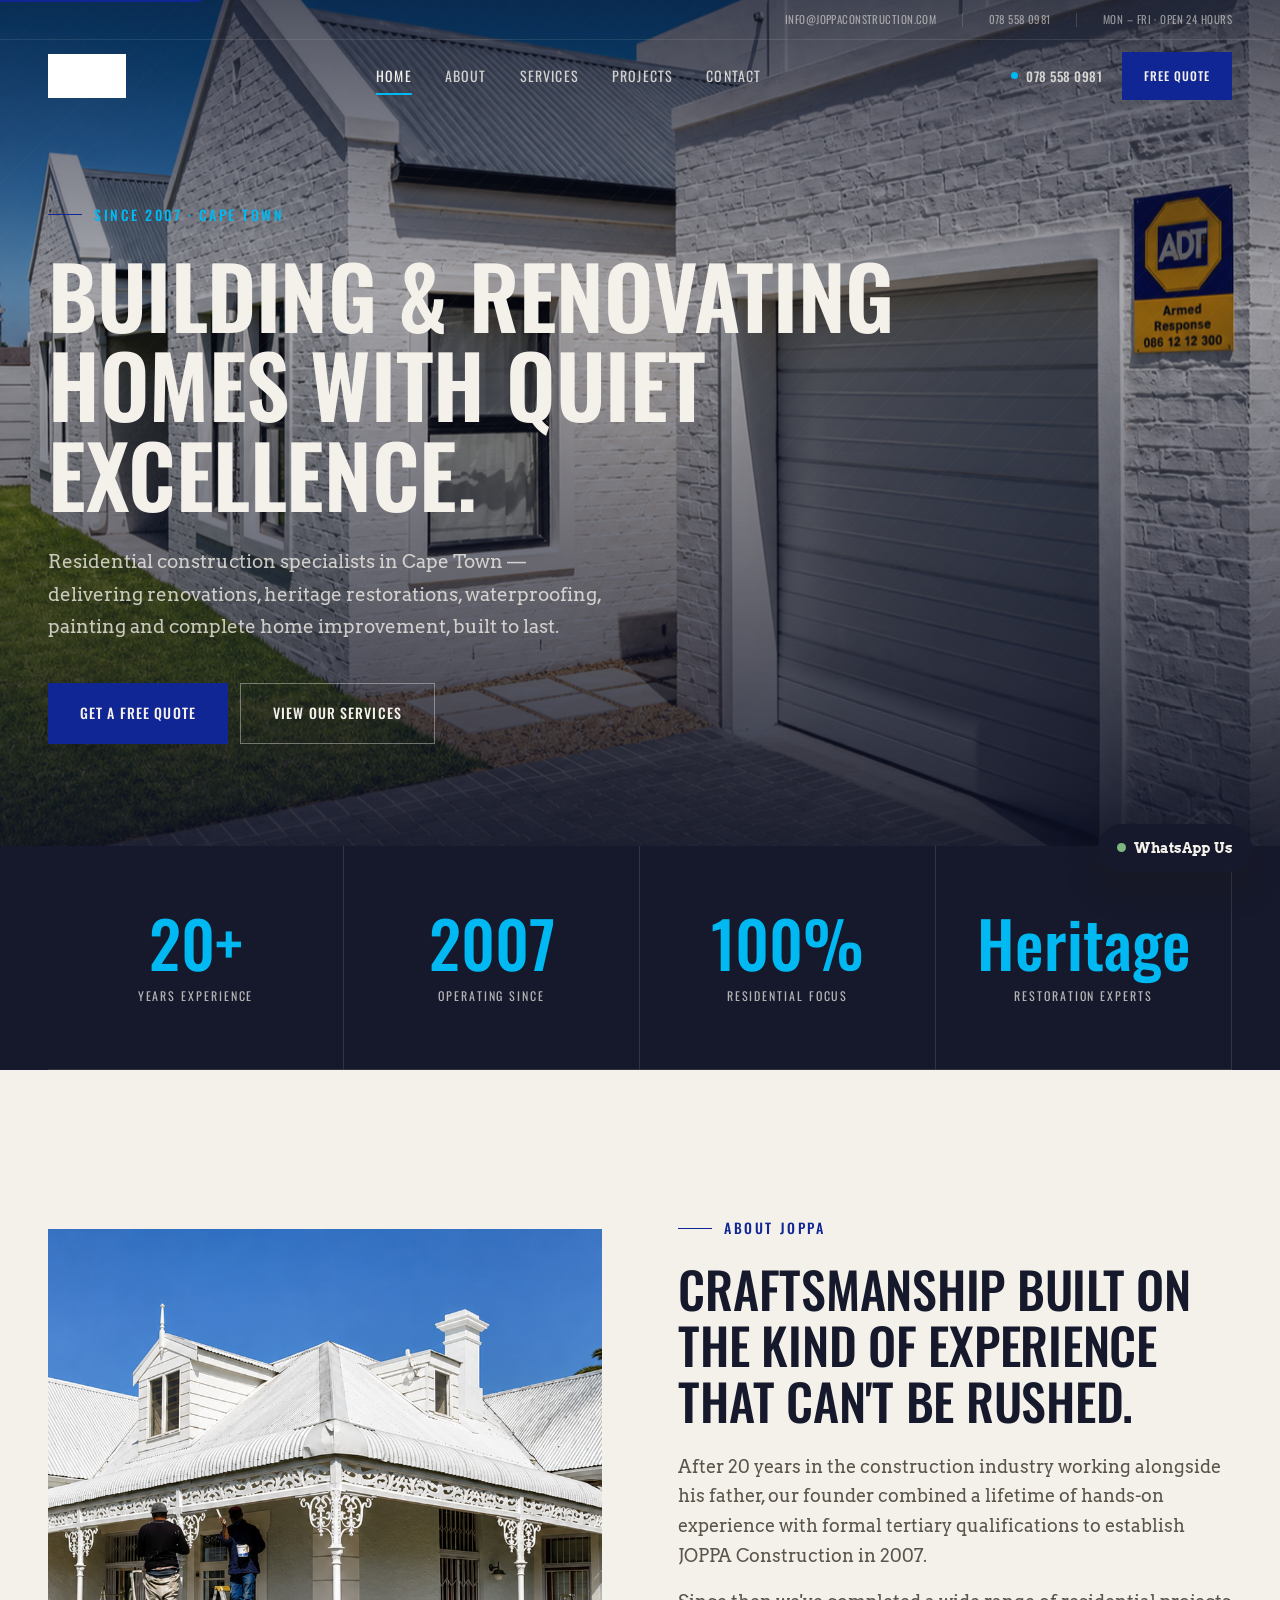
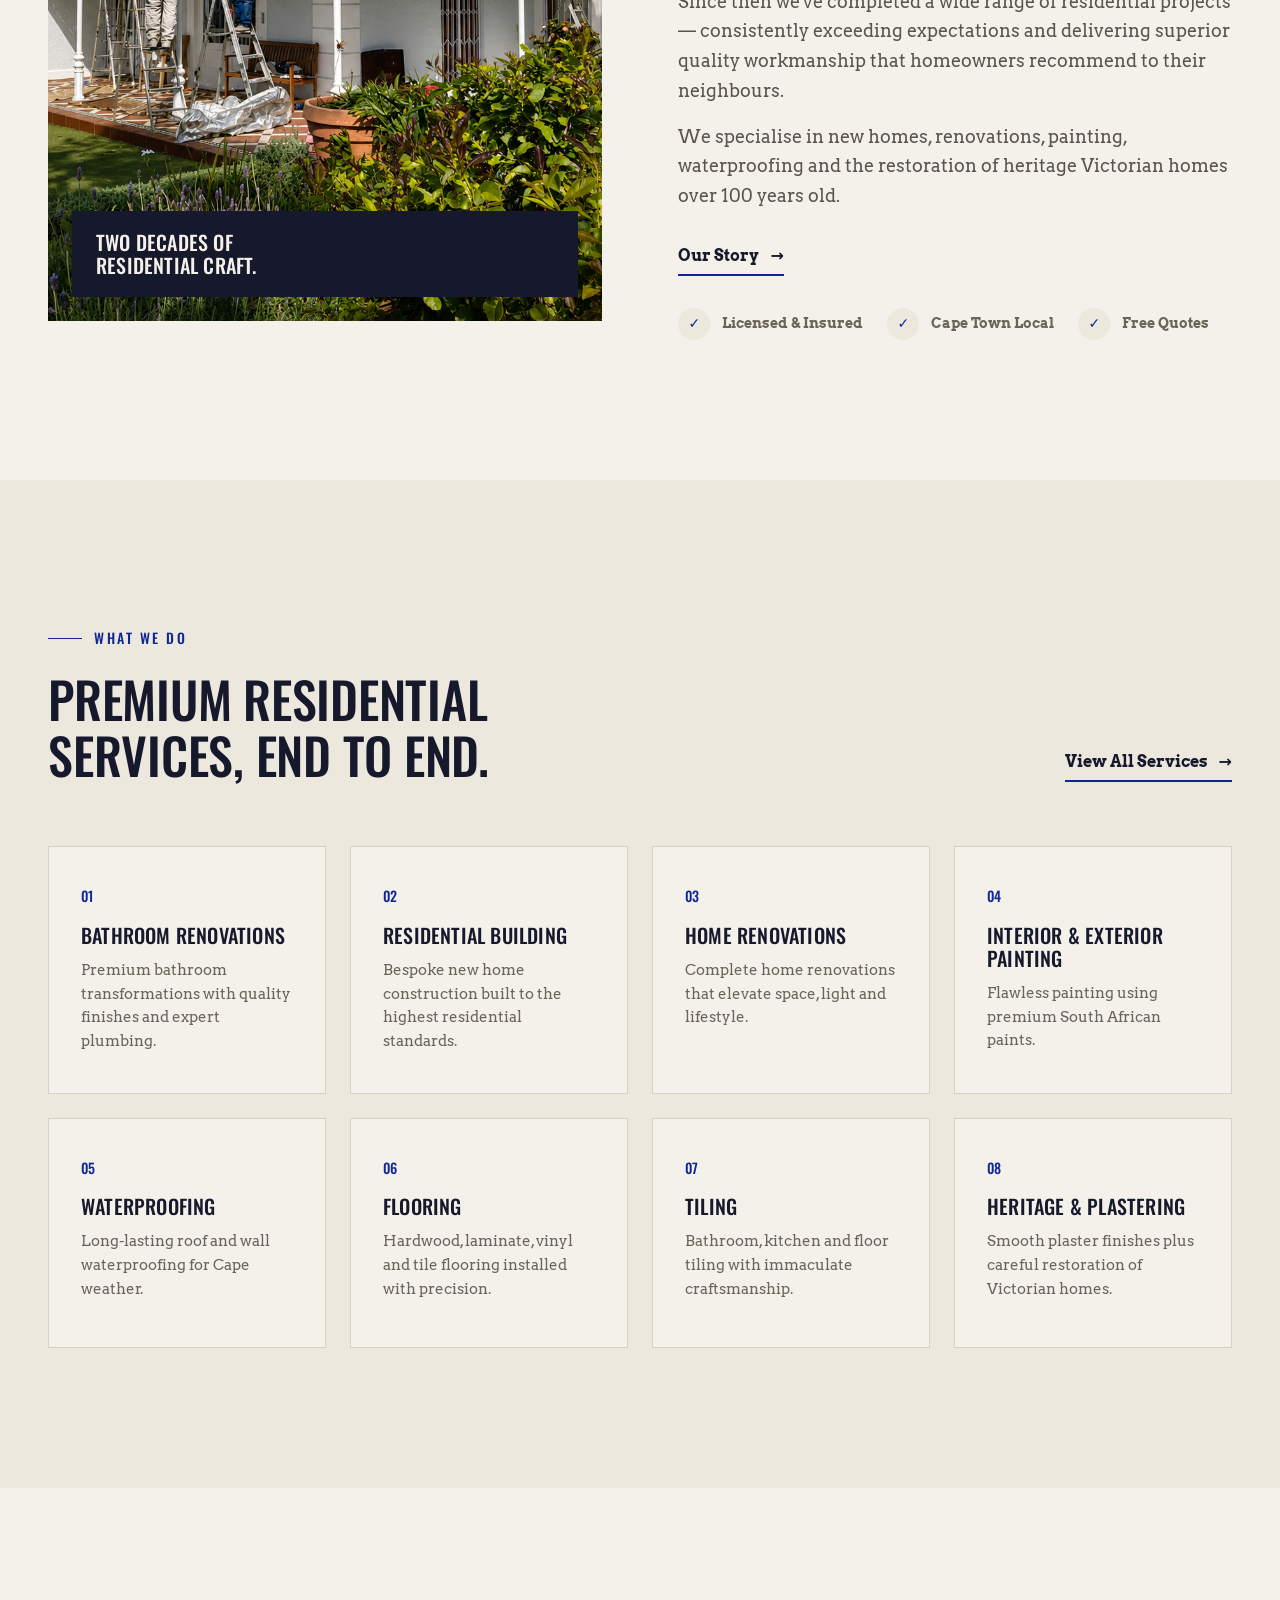
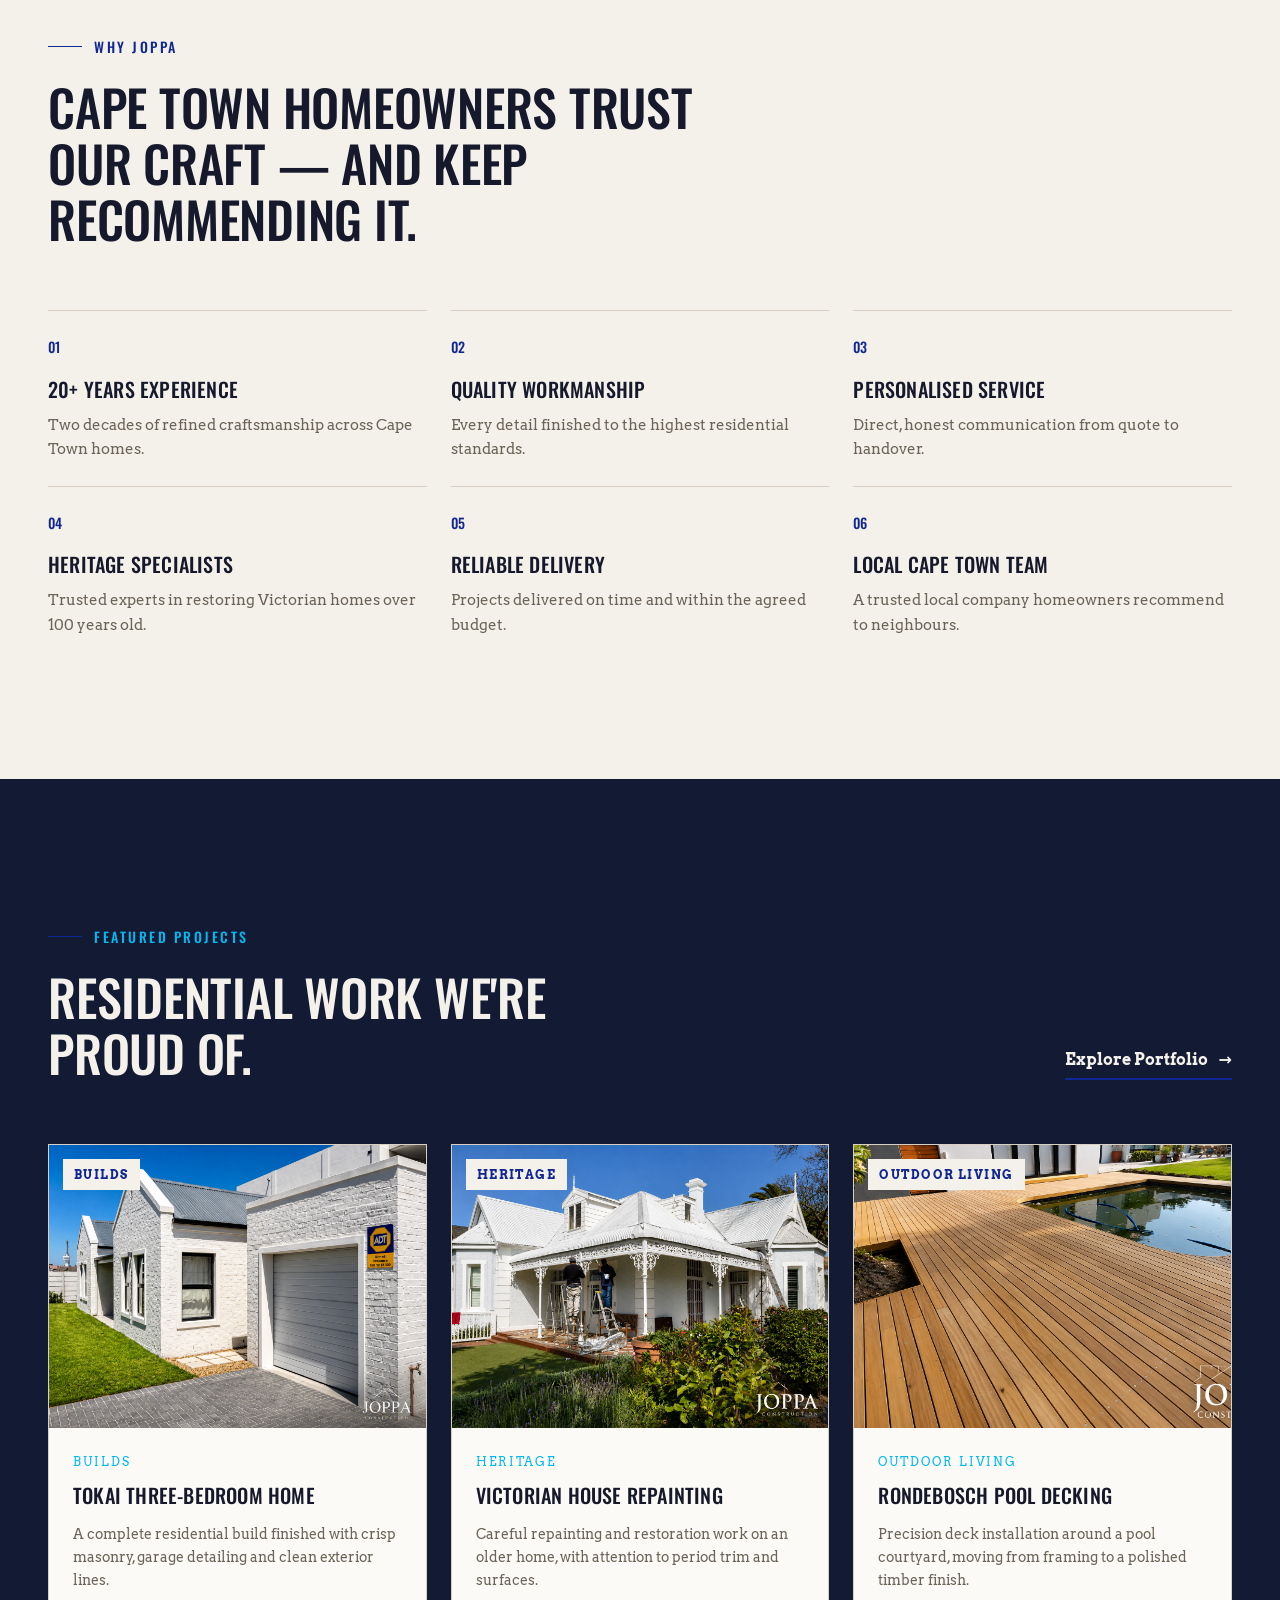
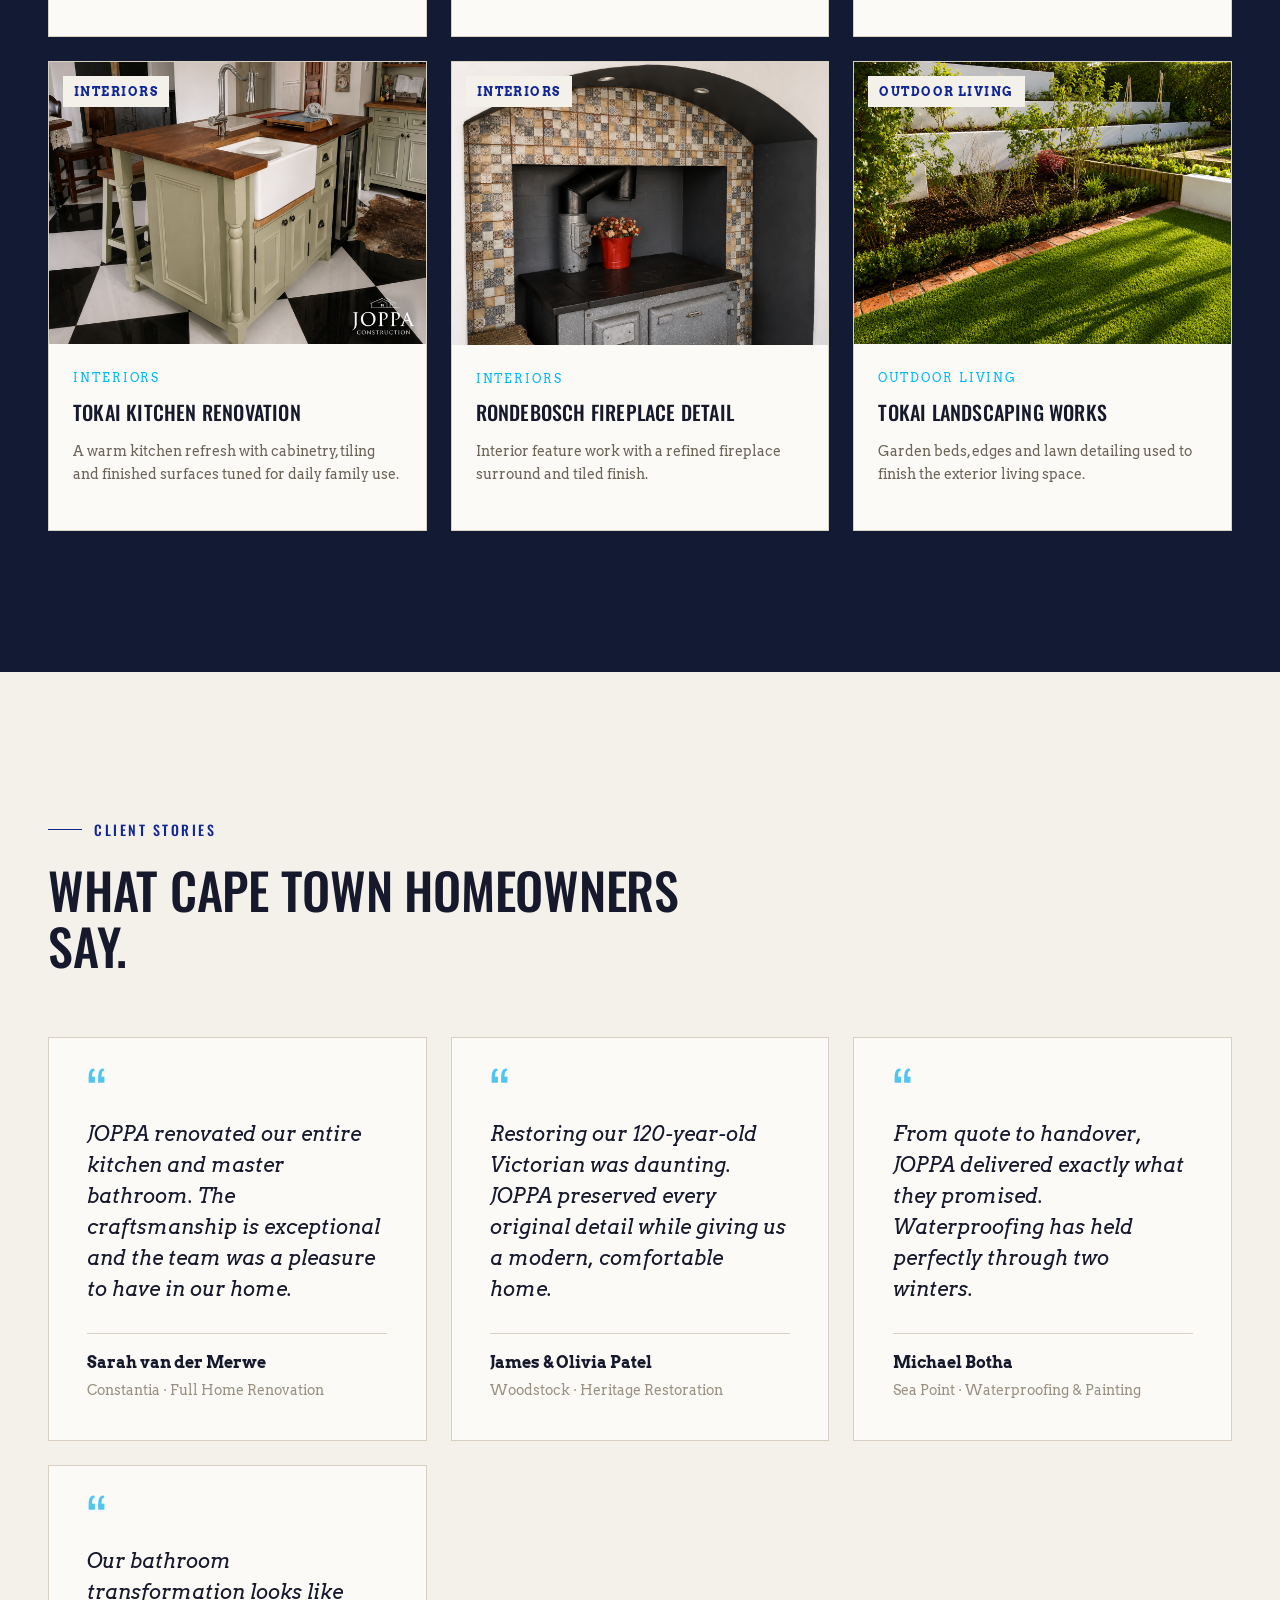
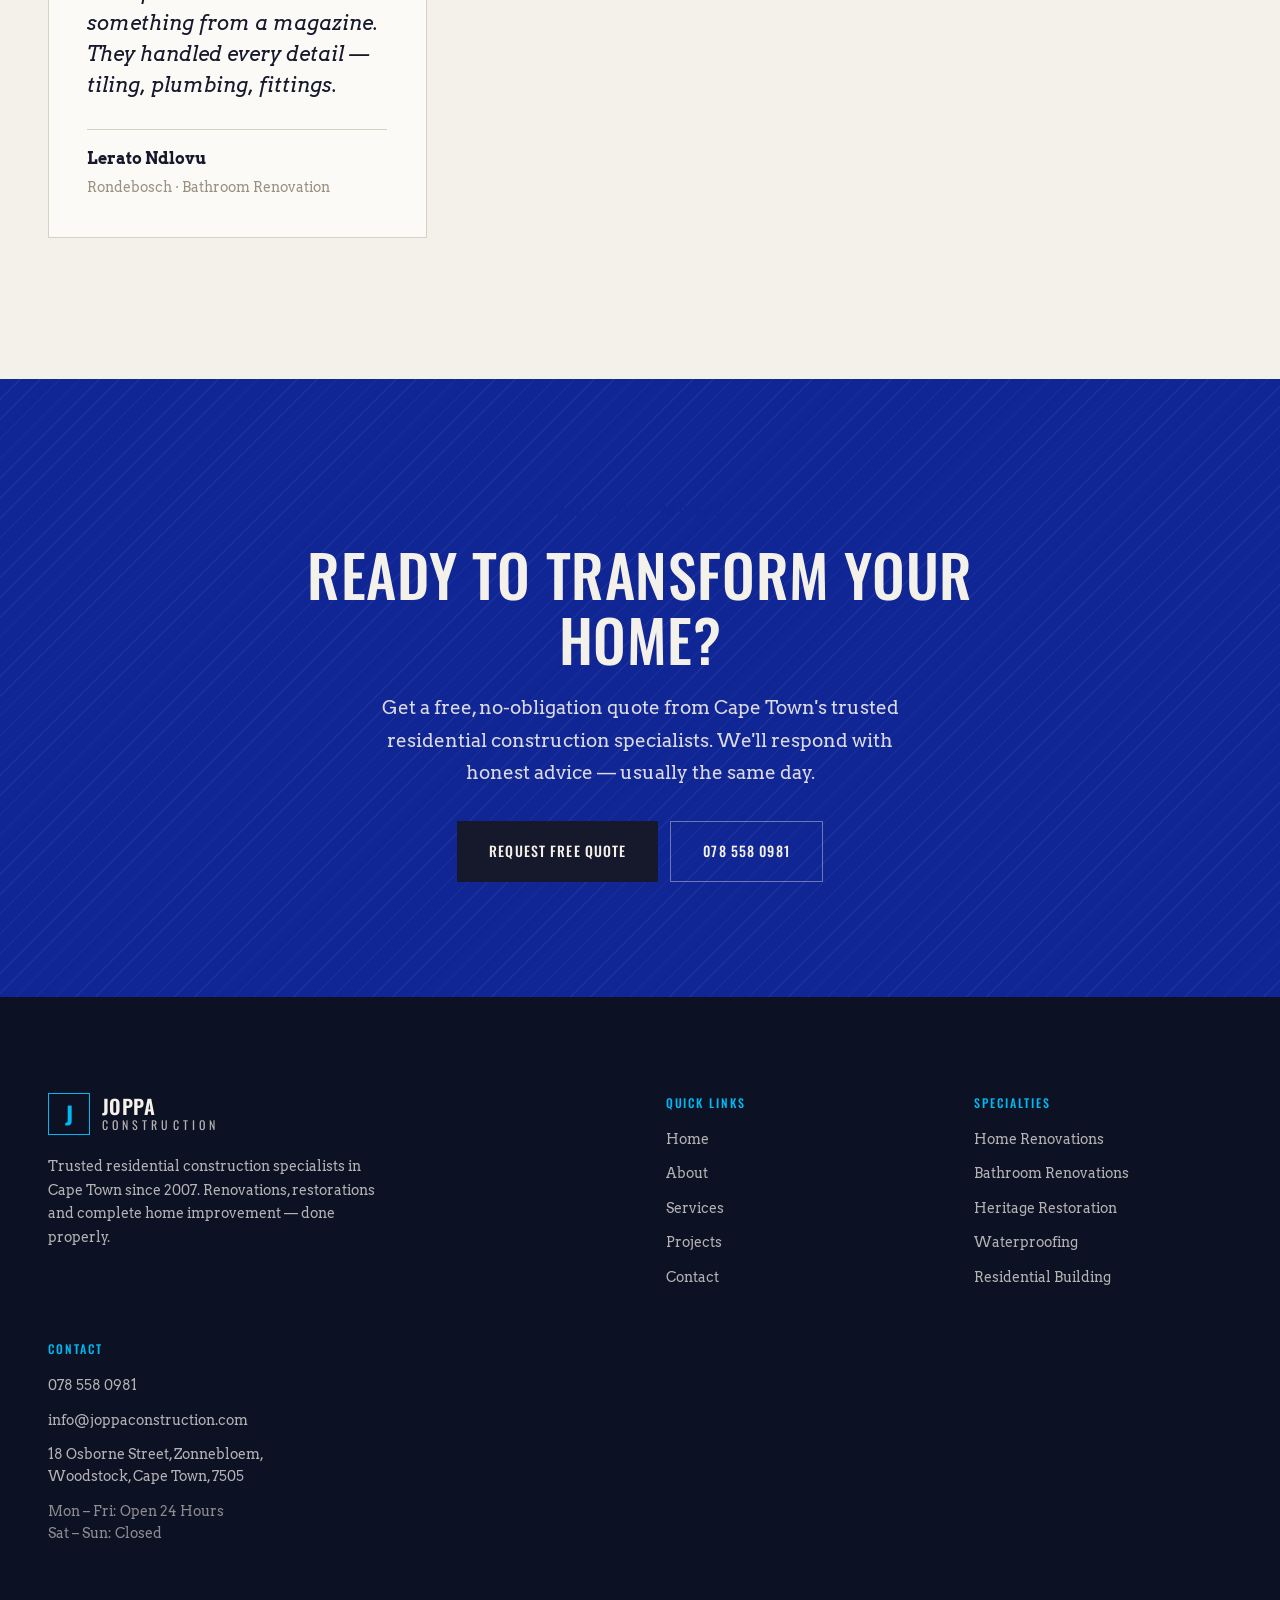
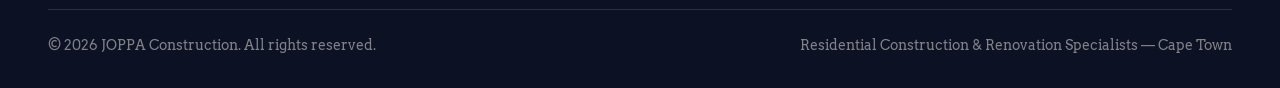
==== commit 8d70b08d: "Upgrade fonts to Oswald+Arvo, redesign header with transparent-over-hero and utility bar, fix asset " ====
--- a/public/index.html
+++ b/public/index.html
@@ -35,7 +35,7 @@
   <!-- Preconnect & fonts -->
   <link rel="preconnect" href="https://fonts.googleapis.com">
   <link rel="preconnect" href="https://fonts.gstatic.com" crossorigin>
-  <link href="https://fonts.googleapis.com/css2?family=Archivo:wght@400;500;600;700&family=Spectral:wght@300;400;500;600&display=swap" rel="stylesheet">
+  <link href="https://fonts.googleapis.com/css2?family=Oswald:wght@300;400;500;600;700&family=Arvo:wght@400;700&display=swap" rel="stylesheet">
 
   <!-- Styles -->
   <link rel="stylesheet" href="css/main.css">
@@ -121,7 +121,18 @@
 
   <!-- Header -->
   <header class="header" id="header" role="banner">
-    <div class="container header__container">
+    <!-- Top utility bar -->
+    <div class="header__topbar">
+      <div class="container header__topbar-inner">
+        <a href="mailto:info@joppaconstruction.com" class="header__topbar-link">info@joppaconstruction.com</a>
+        <span class="header__topbar-divider" aria-hidden="true"></span>
+        <a href="tel:+27785580981" class="header__topbar-link">078 558 0981</a>
+        <span class="header__topbar-divider" aria-hidden="true"></span>
+        <span class="header__topbar-link" style="pointer-events:none;">Mon – Fri &middot; Open 24 Hours</span>
+      </div>
+    </div>
+    <!-- Main header bar -->
+    <div class="container header__main">
       <a href="#home" class="header__logo" aria-label="JOPPA Construction — Home">
         <img src="assets/joppa-logo.png" alt="JOPPA Construction logo" width="180" height="48">
       </a>
@@ -169,7 +180,7 @@
     <section class="page" id="home" data-page="home" aria-label="Home">
       <!-- Hero -->
       <div class="hero">
-        <div class="hero__bg" role="img" aria-label="Completed Tokai residential home exterior by JOPPA Construction" style="background-image: url('assets/Tokai Project/tokai3bedroom1.png');"></div>
+        <div class="hero__bg" role="img" aria-label="Completed Tokai residential home exterior by JOPPA Construction" style="background-image: url('assets/Tokai%20Project/tokai3bedroom1.png');"></div>
         <div class="hero__texture" aria-hidden="true"></div>
         <div class="hero__overlay" aria-hidden="true"></div>
         <div class="hero__content container">
@@ -216,7 +227,7 @@
           <div class="grid grid-2" style="align-items: center; gap: clamp(2.5rem, 6vw, 5.625rem);">
             <div class="reveal">
               <div class="media-frame ratio-4-5">
-                <img src="assets/Victorian House Repainting/houserepainting2.png" alt="Victorian home exterior repainting completed by JOPPA Construction" loading="lazy" decoding="async" width="600" height="750">
+                <img src="assets/Victorian%20House%20Repainting/houserepainting2.png" alt="Victorian home exterior repainting completed by JOPPA Construction" loading="lazy" decoding="async" width="600" height="750">
                 <div class="media-frame__caption">
                   <div class="media-frame__caption-text">Two decades of<br>residential craft.</div>
                 </div>
@@ -330,7 +341,7 @@
     <section class="page hidden" id="about" data-page="about" aria-label="About">
       <!-- Page Hero -->
       <div class="page-hero">
-        <div class="page-hero__bg" role="img" aria-label="JOPPA Construction team on a residential renovation site" style="background-image: url('assets/Rondebosch Project/3.png');"></div>
+        <div class="page-hero__bg" role="img" aria-label="JOPPA Construction team on a residential renovation site" style="background-image: url('assets/Rondebosch%20Project/3.png');"></div>
         <div class="page-hero__texture" aria-hidden="true"></div>
         <div class="page-hero__overlay" aria-hidden="true"></div>
         <div class="page-hero__content container">
@@ -354,7 +365,7 @@
             </div>
             <div class="reveal">
               <div class="media-frame ratio-4-5">
-                <img src="assets/Rondebosch Project/Stairing1.png" alt="Rondebosch residential restoration in progress" loading="lazy" decoding="async" width="600" height="750">
+                <img src="assets/Rondebosch%20Project/Stairing1.png" alt="Rondebosch residential restoration in progress" loading="lazy" decoding="async" width="600" height="750">
               </div>
             </div>
           </div>
@@ -428,7 +439,7 @@
     <section class="page hidden" id="services" data-page="services" aria-label="Services">
       <!-- Page Hero -->
       <div class="page-hero">
-        <div class="page-hero__bg" role="img" aria-label="Finished Tokai kitchen renovation by JOPPA Construction" style="background-image: url('assets/Tokai Project/kitchen3.png');"></div>
+        <div class="page-hero__bg" role="img" aria-label="Finished Tokai kitchen renovation by JOPPA Construction" style="background-image: url('assets/Tokai%20Project/kitchen3.png');"></div>
         <div class="page-hero__texture" aria-hidden="true"></div>
         <div class="page-hero__overlay" aria-hidden="true"></div>
         <div class="page-hero__content container">
@@ -480,7 +491,7 @@
     <section class="page hidden" id="projects" data-page="projects" aria-label="Projects">
       <!-- Page Hero -->
       <div class="page-hero">
-        <div class="page-hero__bg" role="img" aria-label="Finished Rondebosch pool decking project by JOPPA Construction" style="background-image: url('assets/Rondebosch Pool Decking/veranda3.png');"></div>
+        <div class="page-hero__bg" role="img" aria-label="Finished Rondebosch pool decking project by JOPPA Construction" style="background-image: url('assets/Rondebosch%20Pool%20Decking/veranda3.png');"></div>
         <div class="page-hero__texture" aria-hidden="true"></div>
         <div class="page-hero__overlay" aria-hidden="true"></div>
         <div class="page-hero__content container">
@@ -529,7 +540,7 @@
     <section class="page hidden" id="contact" data-page="contact" aria-label="Contact">
       <!-- Page Hero -->
       <div class="page-hero">
-        <div class="page-hero__bg" role="img" aria-label="Completed Tokai residential exterior by JOPPA Construction" style="background-image: url('assets/Tokai Project/4(Complete).jpg');"></div>
+        <div class="page-hero__bg" role="img" aria-label="Completed Tokai residential exterior by JOPPA Construction" style="background-image: url('assets/Tokai%20Project/4(Complete).jpg');"></div>
         <div class="page-hero__texture" aria-hidden="true"></div>
         <div class="page-hero__overlay" aria-hidden="true"></div>
         <div class="page-hero__content container">
@@ -621,7 +632,7 @@
       <section class="section-sm" aria-label="Location map">
         <div class="container">
           <div class="map-placeholder reveal">
-            <img src="assets/Tokai Project/tokai3bedroom2.png" alt="Completed JOPPA Construction residential project in Cape Town" loading="lazy" decoding="async" width="1600" height="686">
+            <img src="assets/Tokai%20Project/tokai3bedroom2.png" alt="Completed JOPPA Construction residential project in Cape Town" loading="lazy" decoding="async" width="1600" height="686">
             <div class="map-placeholder__overlay">
               <span class="map-placeholder__label">Service Area</span>
               <span class="map-placeholder__address">18 Osborne Street, Zonnebloem, Woodstock, Cape Town</span>
--- a/public/css/main.css
+++ b/public/css/main.css
@@ -46,8 +46,9 @@
   --border-dark: rgba(244, 241, 235, 0.12);
 
   /* Typography */
-  --font-serif: 'Spectral', Georgia, 'Times New Roman', serif;
-  --font-sans: 'Archivo', system-ui, -apple-system, BlinkMacSystemFont, 'Segoe UI', sans-serif;
+  --font-serif: 'Arvo', Georgia, 'Times New Roman', serif;
+  --font-display: 'Oswald', system-ui, -apple-system, BlinkMacSystemFont, 'Segoe UI', sans-serif;
+  --font-sans: 'Arvo', system-ui, -apple-system, BlinkMacSystemFont, 'Segoe UI', sans-serif;
   --text-xs: 0.75rem;
   --text-sm: 0.875rem;
   --text-base: 1rem;
@@ -325,33 +326,37 @@
 .text-6xl { font-size: var(--text-6xl); }
 
 .heading-1 {
-  font-family: var(--font-serif);
-  font-weight: 400;
+  font-family: var(--font-display);
+  font-weight: 500;
   font-size: var(--text-6xl);
-  line-height: var(--line-tight);
-  letter-spacing: var(--letter-tight);
+  line-height: 1.08;
+  letter-spacing: -0.01em;
+  text-transform: uppercase;
 }
 
 .heading-2 {
-  font-family: var(--font-serif);
-  font-weight: 400;
+  font-family: var(--font-display);
+  font-weight: 500;
   font-size: var(--text-4xl);
-  line-height: var(--line-snug);
-  letter-spacing: var(--letter-tight);
+  line-height: 1.12;
+  letter-spacing: -0.005em;
+  text-transform: uppercase;
 }
 
 .heading-3 {
-  font-family: var(--font-serif);
+  font-family: var(--font-display);
   font-weight: 500;
   font-size: var(--text-2xl);
-  line-height: var(--line-snug);
+  line-height: 1.15;
+  text-transform: uppercase;
 }
 
 .heading-4 {
-  font-family: var(--font-serif);
+  font-family: var(--font-display);
   font-weight: 500;
   font-size: var(--text-xl);
-  line-height: var(--line-snug);
+  line-height: 1.2;
+  text-transform: uppercase;
 }
 
 .body-lg {
@@ -400,9 +405,10 @@
   align-items: center;
   gap: var(--space-3);
   color: var(--accent);
+  font-family: var(--font-display);
   font-size: var(--text-sm);
-  font-weight: 600;
-  letter-spacing: var(--letter-widest);
+  font-weight: 500;
+  letter-spacing: 0.18em;
   text-transform: uppercase;
   margin-bottom: var(--space-5);
 }
@@ -440,9 +446,11 @@
   justify-content: center;
   gap: var(--space-2);
   padding: 1.125rem 2rem;
+  font-family: var(--font-display);
   font-size: var(--text-sm);
-  font-weight: 600;
-  letter-spacing: var(--letter-wide);
+  font-weight: 500;
+  letter-spacing: 0.08em;
+  text-transform: uppercase;
   text-align: center;
   cursor: pointer;
   border: none;
@@ -550,23 +558,87 @@
   left: 0;
   right: 0;
   z-index: 100;
-  height: 74px;
+  background-color: transparent;
+  transition: background-color var(--transition-slow), box-shadow var(--transition-slow), border-color var(--transition-slow), padding var(--transition-slow);
+  border-bottom: 1px solid transparent;
+}
+
+.header--scrolled {
   background-color: var(--bg-primary);
-  border-bottom: 1px solid rgba(22, 25, 43, 0.07);
-  transition: box-shadow var(--transition-slow), border-color var(--transition-slow);
-}
-
-.header--scrolled {
-  border-color: rgba(16, 38, 148, 0.16);
+  border-color: rgba(22, 25, 43, 0.07);
   box-shadow: var(--shadow-md);
 }
 
-.header__container {
+.header--scrolled .header__topbar {
+  max-height: 0;
+  opacity: 0;
+  border-bottom-color: transparent;
+}
+
+.header--scrolled .nav__link,
+.header--scrolled .header__phone,
+.header--scrolled .burger {
+  color: #4A4F5E;
+}
+
+.header--scrolled .nav__link.active {
+  color: var(--accent);
+}
+
+.header--scrolled .header__logo img {
+  filter: none;
+}
+
+/* Top utility bar */
+.header__topbar {
+  max-height: 40px;
+  opacity: 1;
+  overflow: hidden;
+  border-bottom: 1px solid rgba(244, 241, 235, 0.1);
+  transition: max-height var(--transition-slow), opacity var(--transition-base), border-color var(--transition-slow);
+}
+
+.header__topbar-inner {
+  display: flex;
+  align-items: center;
+  justify-content: flex-end;
+  gap: clamp(1rem, 2vw, 1.75rem);
+  height: 40px;
+  font-size: 0.75rem;
+  letter-spacing: 0.06em;
+  color: rgba(244, 241, 235, 0.6);
+}
+
+.header__topbar-link {
+  display: flex;
+  align-items: center;
+  gap: 0.375rem;
+  font-family: var(--font-display);
+  font-weight: 400;
+  letter-spacing: 0.04em;
+  text-transform: uppercase;
+  font-size: 0.6875rem;
+  color: rgba(244, 241, 235, 0.55);
+  transition: color var(--transition-base);
+}
+
+.header__topbar-link:hover {
+  color: var(--accent-bright);
+}
+
+.header__topbar-divider {
+  width: 1px;
+  height: 14px;
+  background-color: rgba(244, 241, 235, 0.15);
+}
+
+/* Main header bar */
+.header__main {
   display: flex;
   align-items: center;
   justify-content: space-between;
   gap: var(--space-6);
-  height: 100%;
+  height: 72px;
 }
 
 .header__logo {
@@ -576,14 +648,20 @@
 }
 
 .header__logo img {
-  height: 48px;
+  height: 44px;
   width: auto;
+  filter: brightness(0) invert(1);
+  transition: filter var(--transition-slow), height var(--transition-slow);
+}
+
+.header--scrolled .header__logo img {
+  height: 40px;
 }
 
 .nav {
   display: none;
   align-items: center;
-  gap: clamp(1.25rem, 2.4vw, 2.375rem);
+  gap: clamp(1.5rem, 2.6vw, 2.5rem);
 }
 
 @media (min-width: 880px) {
@@ -594,33 +672,48 @@
 
 .nav__link {
   position: relative;
-  font-size: 0.90625rem;
-  font-weight: 500;
-  letter-spacing: 0.01em;
-  padding: 0.375rem 0;
-  color: #4A4F5E;
+  font-family: var(--font-display);
+  font-size: 0.875rem;
+  font-weight: 400;
+  letter-spacing: 0.08em;
+  text-transform: uppercase;
+  padding: 0.5rem 0;
+  color: rgba(244, 241, 235, 0.82);
   transition: color var(--transition-base);
 }
 
-.nav__link:hover,
-.nav__link.active {
-  color: var(--accent);
-}
-
-.nav__link.active::after {
+.nav__link::after {
   content: '';
   position: absolute;
   left: 0;
   right: 0;
-  bottom: -3px;
+  bottom: 0;
   height: 2px;
-  background-color: var(--accent);
+  background-color: var(--accent-bright);
+  transform: scaleX(0);
+  transform-origin: left;
+  transition: transform var(--transition-base);
+}
+
+.nav__link:hover,
+.nav__link.active {
+  color: var(--color-cream);
+}
+
+.header--scrolled .nav__link:hover,
+.header--scrolled .nav__link.active {
+  color: var(--accent);
+}
+
+.nav__link.active::after,
+.nav__link:hover::after {
+  transform: scaleX(1);
 }
 
 .header__actions {
   display: none;
   align-items: center;
-  gap: 1.375rem;
+  gap: 1.25rem;
 }
 
 @media (min-width: 880px) {
@@ -633,21 +726,24 @@
   display: flex;
   align-items: center;
   gap: 0.5rem;
-  font-size: 0.90625rem;
-  font-weight: 600;
-  color: var(--color-ink);
+  font-family: var(--font-display);
+  font-size: 0.8125rem;
+  font-weight: 500;
+  letter-spacing: 0.04em;
+  color: rgba(244, 241, 235, 0.82);
   transition: color var(--transition-base);
 }
 
 .header__phone:hover {
-  color: var(--accent);
+  color: var(--accent-bright);
 }
 
 .header__phone-dot {
   width: 7px;
   height: 7px;
   border-radius: 50%;
-  background-color: var(--accent);
+  background-color: var(--accent-bright);
+  flex-shrink: 0;
 }
 
 .burger {
@@ -655,7 +751,7 @@
   background: none;
   border: none;
   cursor: pointer;
-  color: var(--color-ink);
+  color: var(--color-cream);
   padding: 0.375rem;
 }
 
@@ -712,9 +808,11 @@
 }
 
 .mobile-menu__link {
-  font-family: var(--font-serif);
-  font-size: 2.125rem;
+  font-family: var(--font-display);
+  font-size: 2rem;
   font-weight: 400;
+  text-transform: uppercase;
+  letter-spacing: 0.02em;
   padding: 0.875rem 0;
   border-bottom: 1px solid rgba(244, 241, 235, 0.12);
   transition: color var(--transition-base), padding-left var(--transition-base);
@@ -807,9 +905,9 @@
 .hero__overlay {
   background: linear-gradient(
     180deg,
-    rgba(13, 17, 36, 0.55) 0%,
-    rgba(13, 17, 36, 0.25) 40%,
-    rgba(13, 17, 36, 0.85) 100%
+    rgba(13, 17, 36, 0.72) 0%,
+    rgba(13, 17, 36, 0.35) 35%,
+    rgba(13, 17, 36, 0.88) 100%
   );
 }
 
@@ -828,6 +926,11 @@
 .hero__title {
   max-width: 880px;
   color: var(--color-cream);
+  font-family: var(--font-display);
+  font-weight: 600;
+  text-transform: uppercase;
+  letter-spacing: -0.005em;
+  line-height: 1.04;
 }
 
 .hero__text {
@@ -848,7 +951,7 @@
   position: relative;
   background-color: var(--color-navy);
   color: var(--text-light);
-  padding: clamp(7.5rem, 16vw, 11.25rem) 0 clamp(3.5rem, 8vw, 6rem);
+  padding: clamp(8.5rem, 17vw, 12rem) 0 clamp(3.5rem, 8vw, 6rem);
   overflow: hidden;
 }
 
@@ -877,7 +980,7 @@
 .page-hero__overlay {
   background: linear-gradient(
     180deg,
-    rgba(13, 17, 36, 0.75) 0%,
+    rgba(13, 17, 36, 0.82) 0%,
     rgba(13, 17, 36, 0.55) 60%,
     rgba(13, 17, 36, 0.9) 100%
   );
@@ -890,6 +993,11 @@
 
 .page-hero__title {
   max-width: 860px;
+  font-family: var(--font-display);
+  font-weight: 500;
+  text-transform: uppercase;
+  letter-spacing: -0.005em;
+  line-height: 1.06;
 }
 
 .page-hero__text {
@@ -954,9 +1062,11 @@
 }
 
 .card__title {
-  font-family: var(--font-serif);
+  font-family: var(--font-display);
   font-weight: 500;
   font-size: var(--text-xl);
+  text-transform: uppercase;
+  letter-spacing: 0.01em;
   margin-bottom: var(--space-3);
   color: var(--color-ink);
 }
@@ -1008,7 +1118,7 @@
 }
 
 .service-card__num {
-  font-family: var(--font-serif);
+  font-family: var(--font-display);
   font-size: var(--text-sm);
   color: var(--accent);
   font-weight: 500;
@@ -1019,10 +1129,12 @@
 }
 
 .service-card__title {
-  font-family: var(--font-serif);
+  font-family: var(--font-display);
   font-weight: 500;
   font-size: var(--text-xl);
-  line-height: var(--line-snug);
+  text-transform: uppercase;
+  letter-spacing: 0.01em;
+  line-height: 1.15;
   margin: var(--space-4) 0 var(--space-3);
 }
 
@@ -1071,8 +1183,9 @@
   left: var(--space-4);
   background-color: var(--color-ink);
   color: var(--accent-bright);
-  font-family: var(--font-serif);
+  font-family: var(--font-display);
   font-size: var(--text-sm);
+  font-weight: 500;
   padding: 0.375rem 0.75rem;
 }
 
@@ -1084,9 +1197,11 @@
 }
 
 .service-card-full__title {
-  font-family: var(--font-serif);
+  font-family: var(--font-display);
   font-weight: 500;
   font-size: var(--text-2xl);
+  text-transform: uppercase;
+  letter-spacing: 0.01em;
   margin-bottom: var(--space-3);
   color: var(--color-ink);
 }
@@ -1129,15 +1244,18 @@
 }
 
 .reason-card__num {
-  font-family: var(--font-serif);
+  font-family: var(--font-display);
   font-size: var(--text-sm);
+  font-weight: 500;
   color: var(--accent);
 }
 
 .reason-card__title {
-  font-family: var(--font-serif);
+  font-family: var(--font-display);
   font-weight: 500;
   font-size: var(--text-xl);
+  text-transform: uppercase;
+  letter-spacing: 0.01em;
   margin: var(--space-3) 0 var(--space-2);
   color: var(--color-ink);
 }
@@ -1160,7 +1278,7 @@
 }
 
 .testimonial__quote-mark {
-  font-family: var(--font-serif);
+  font-family: var(--font-display);
   font-size: 3.375rem;
   line-height: 0.5;
   color: var(--color-sky);
@@ -1174,6 +1292,7 @@
   color: var(--color-ink);
   margin: var(--space-3) 0 var(--space-7);
   flex: 1;
+  font-style: italic;
 }
 
 .testimonial__author {
@@ -1204,7 +1323,7 @@
 }
 
 .process-card__num {
-  font-family: var(--font-serif);
+  font-family: var(--font-display);
   font-size: var(--text-3xl);
   color: var(--color-sky);
   font-weight: 300;
@@ -1216,9 +1335,11 @@
 }
 
 .process-card__title {
-  font-family: var(--font-serif);
+  font-family: var(--font-display);
   font-weight: 500;
   font-size: var(--text-xl);
+  text-transform: uppercase;
+  letter-spacing: 0.01em;
   margin: var(--space-2) 0 var(--space-3);
 }
 
@@ -1253,8 +1374,8 @@
 }
 
 .stat__value {
-  font-family: var(--font-serif);
-  font-weight: 400;
+  font-family: var(--font-display);
+  font-weight: 500;
   font-size: clamp(2.5rem, 5vw, 4rem);
   line-height: 1;
   color: var(--accent-bright);
@@ -1262,8 +1383,9 @@
 
 .stat__label {
   margin-top: var(--space-3);
+  font-family: var(--font-display);
   font-size: var(--text-xs);
-  font-weight: 600;
+  font-weight: 400;
   letter-spacing: var(--letter-wider);
   text-transform: uppercase;
   color: var(--text-light-muted);
@@ -1288,8 +1410,9 @@
   display: flex;
   flex-direction: column;
   gap: var(--space-2);
+  font-family: var(--font-display);
   font-size: var(--text-xs);
-  font-weight: 600;
+  font-weight: 400;
   letter-spacing: 0.08em;
   text-transform: uppercase;
   color: var(--color-stone);
@@ -1327,8 +1450,11 @@
 }
 
 .form__success-title {
-  font-family: var(--font-serif);
+  font-family: var(--font-display);
   font-size: var(--text-2xl);
+  font-weight: 500;
+  text-transform: uppercase;
+  letter-spacing: 0.01em;
   margin-bottom: var(--space-2);
   color: var(--accent-bright);
 }
@@ -1383,8 +1509,9 @@
   display: flex;
   align-items: center;
   justify-content: center;
-  font-family: var(--font-serif);
+  font-family: var(--font-display);
   font-size: var(--text-2xl);
+  font-weight: 600;
   flex-shrink: 0;
 }
 
@@ -1395,15 +1522,18 @@
 }
 
 .footer__logo-name {
-  font-family: var(--font-serif);
+  font-family: var(--font-display);
   font-size: var(--text-xl);
   font-weight: 600;
+  text-transform: uppercase;
+  letter-spacing: 0.02em;
   color: var(--color-cream);
 }
 
 .footer__logo-tag {
+  font-family: var(--font-display);
   font-size: var(--text-xs);
-  font-weight: 600;
+  font-weight: 400;
   letter-spacing: 0.34em;
   text-transform: uppercase;
   margin-top: 0.1875rem;
@@ -1418,8 +1548,10 @@
 }
 
 .footer__heading {
+  font-family: var(--font-display);
   font-size: var(--text-xs);
-  letter-spacing: 0.14em;
+  font-weight: 500;
+  letter-spacing: 0.16em;
   text-transform: uppercase;
   color: var(--accent-bright);
   margin-bottom: var(--space-4);
@@ -1479,7 +1611,11 @@
 }
 
 .cta-band__title {
+  font-family: var(--font-display);
+  font-weight: 500;
   font-size: clamp(2rem, 4.6vw, 3.625rem);
+  text-transform: uppercase;
+  letter-spacing: 0.01em;
   max-width: 780px;
   margin: 0 auto;
   color: var(--color-cream);
@@ -1584,9 +1720,12 @@
 }
 
 .media-frame__caption-text {
-  font-family: var(--font-serif);
+  font-family: var(--font-display);
   font-size: var(--text-xl);
-  line-height: var(--line-snug);
+  font-weight: 500;
+  text-transform: uppercase;
+  letter-spacing: 0.01em;
+  line-height: 1.15;
 }
 
 .ratio-4-5 {
@@ -1711,8 +1850,10 @@
 }
 
 .map-placeholder__address {
-  font-family: var(--font-serif);
+  font-family: var(--font-display);
   font-size: var(--text-lg);
+  font-weight: 400;
+  letter-spacing: 0.02em;
   color: var(--text-secondary);
   text-align: center;
   padding: 0 var(--space-4);
@@ -1737,7 +1878,9 @@
 }
 
 .contact-panel__label {
+  font-family: var(--font-display);
   font-size: var(--text-xs);
+  font-weight: 400;
   letter-spacing: 0.14em;
   text-transform: uppercase;
   color: rgba(244, 241, 235, 0.5);
@@ -1873,10 +2016,12 @@
 }
 
 .project-showcase-card__title {
-  font-family: var(--font-serif);
+  font-family: var(--font-display);
   font-size: clamp(1.375rem, 2.6vw, 2rem);
   font-weight: 500;
-  line-height: var(--line-snug);
+  text-transform: uppercase;
+  letter-spacing: 0.01em;
+  line-height: 1.12;
   color: var(--color-cream);
 }
 
@@ -1960,10 +2105,12 @@
 }
 
 .project-collection__title {
-  font-family: var(--font-serif);
+  font-family: var(--font-display);
   font-weight: 500;
   font-size: clamp(1.375rem, 2.4vw, 1.875rem);
-  line-height: var(--line-snug);
+  text-transform: uppercase;
+  letter-spacing: 0.01em;
+  line-height: 1.12;
   color: var(--color-ink);
   margin-top: var(--space-3);
 }
@@ -2050,8 +2197,11 @@
 }
 
 .image-note__title {
-  font-family: var(--font-serif);
+  font-family: var(--font-display);
   font-size: clamp(1.375rem, 2.6vw, 1.875rem);
+  font-weight: 500;
+  text-transform: uppercase;
+  letter-spacing: 0.01em;
   color: var(--color-ink);
   margin-bottom: var(--space-3);
 }
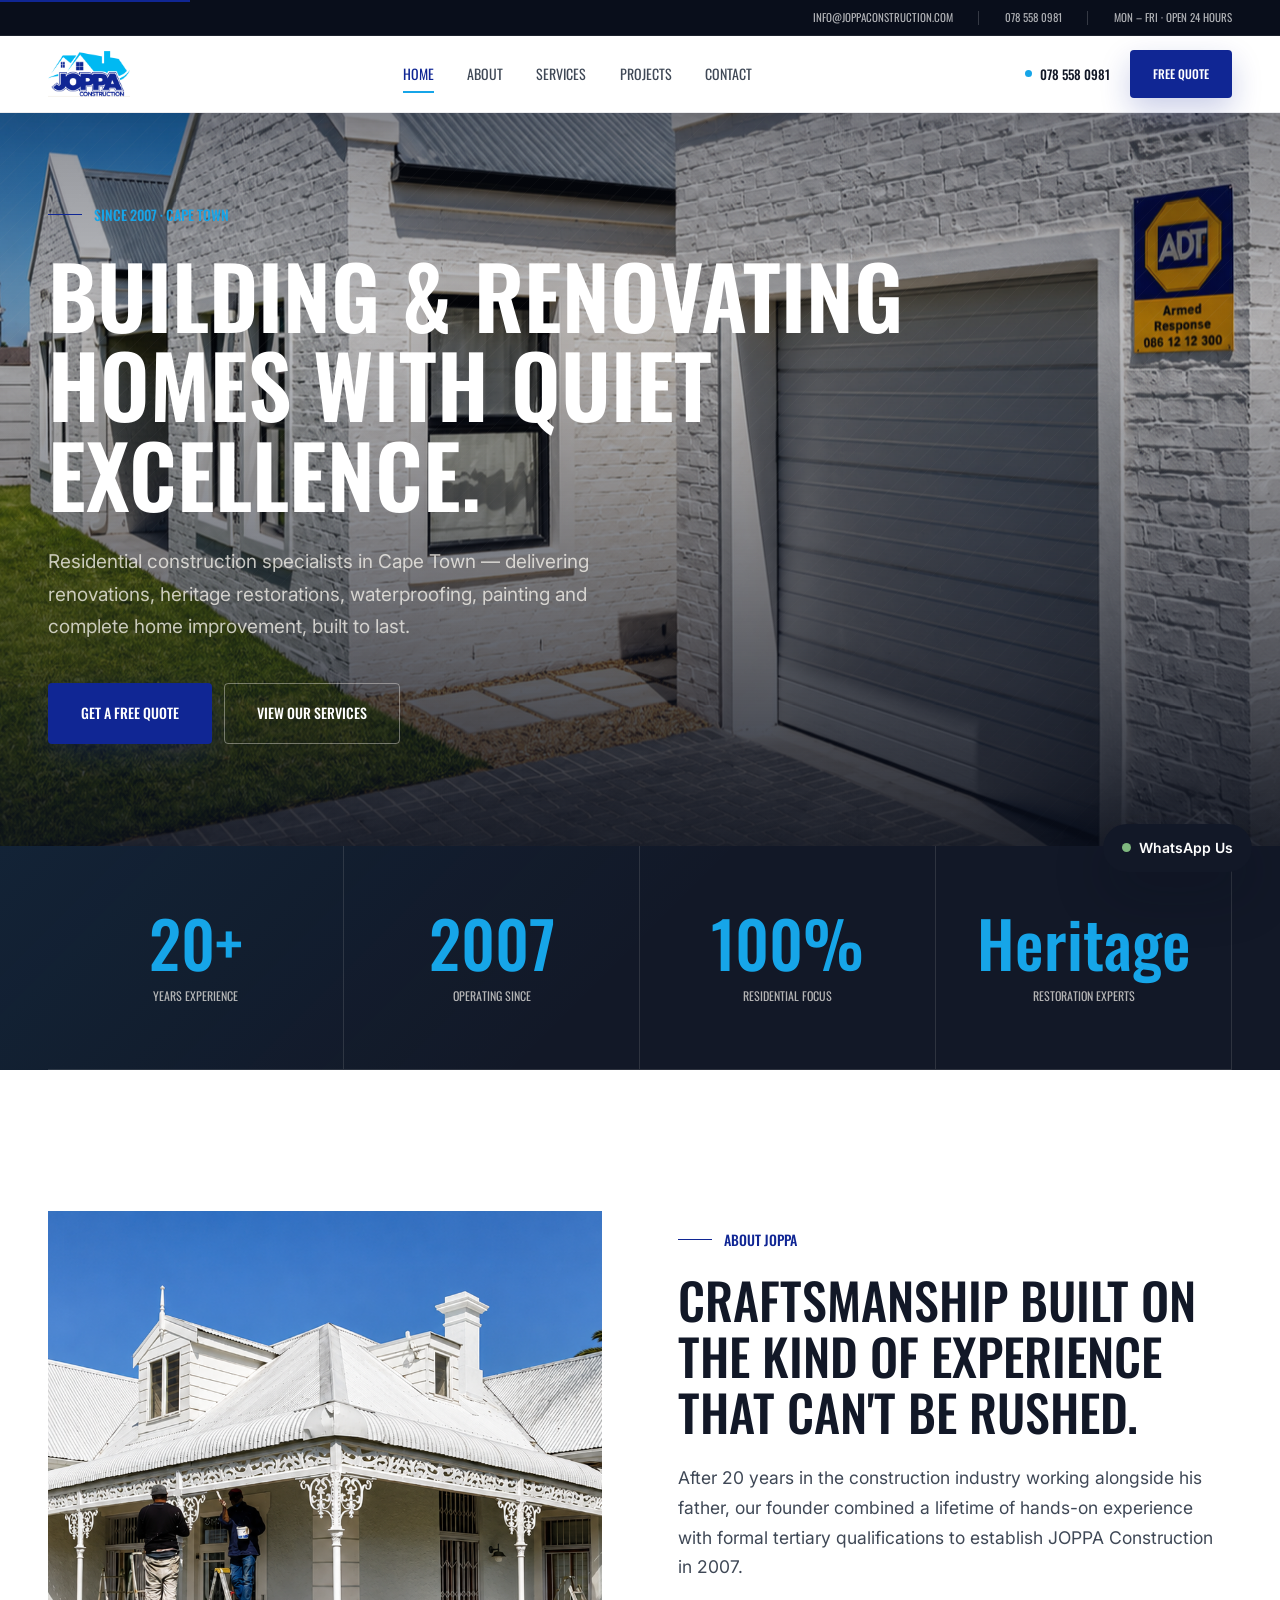
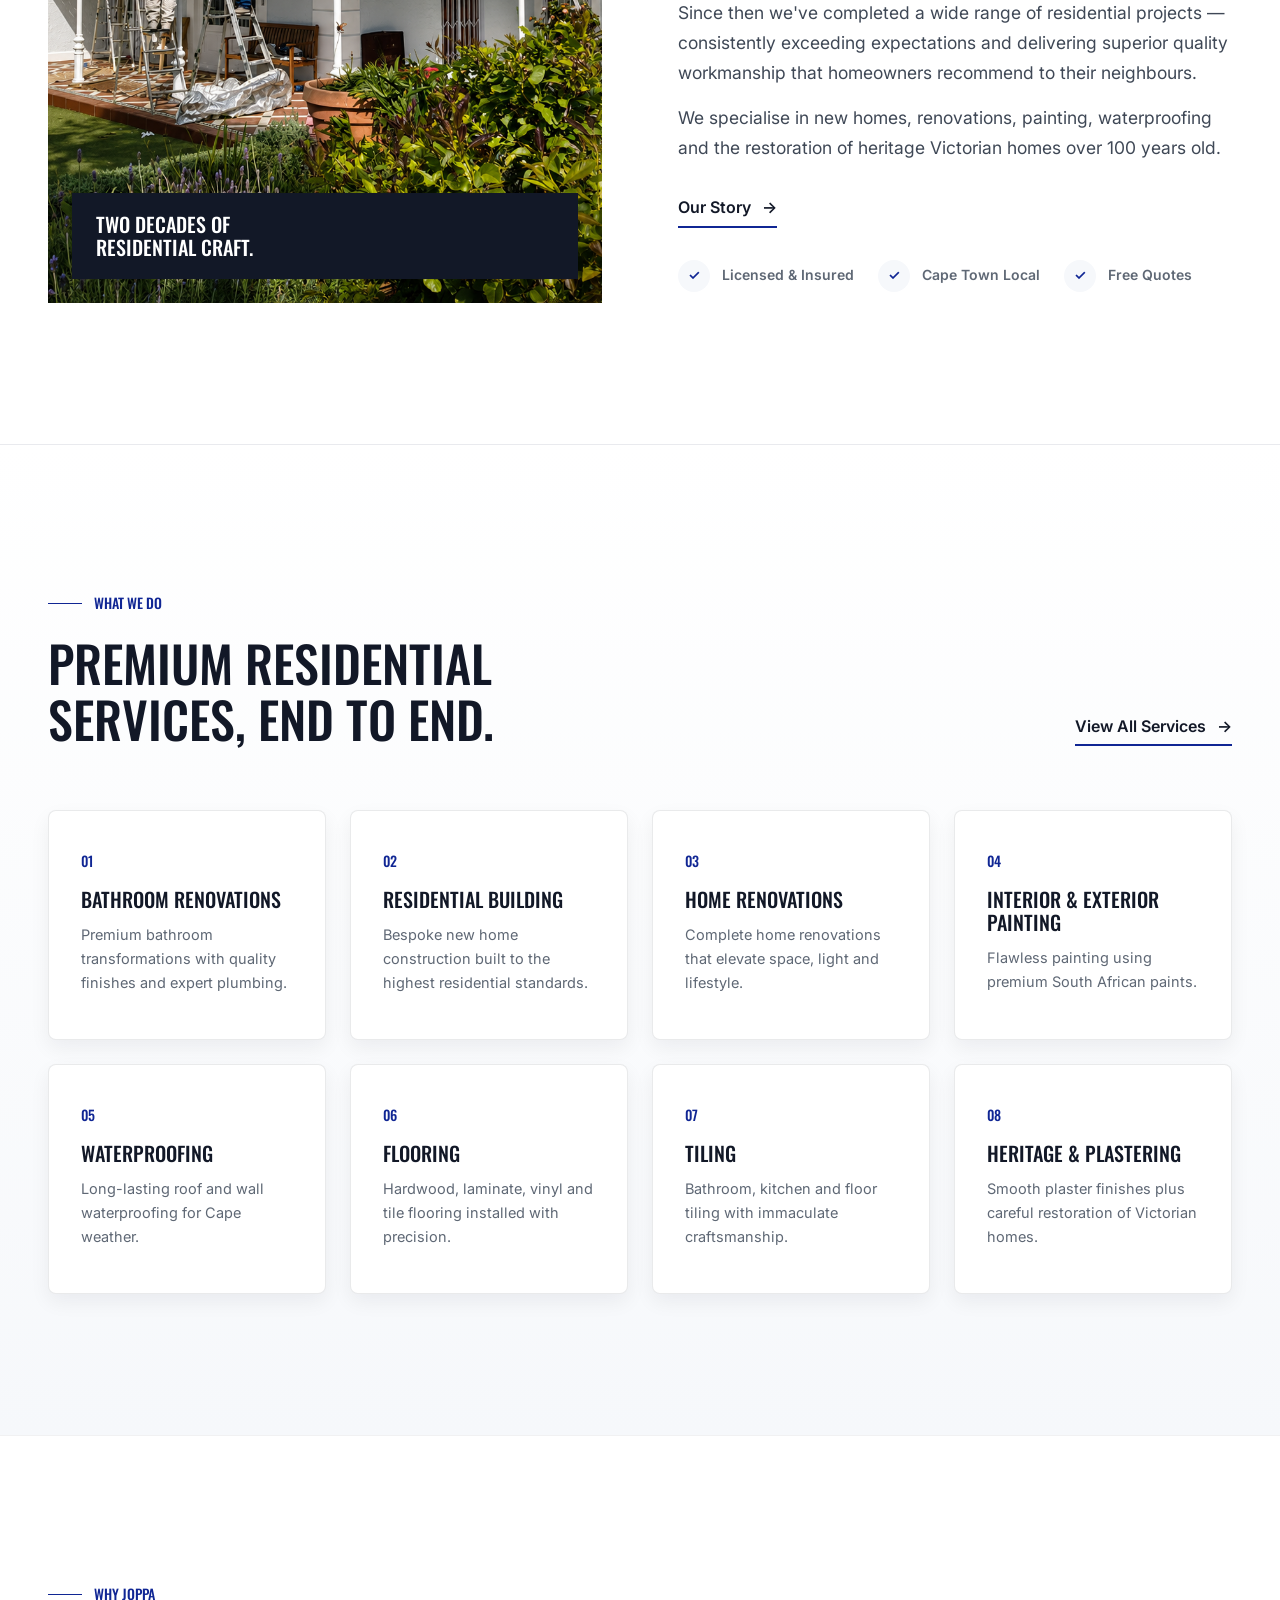
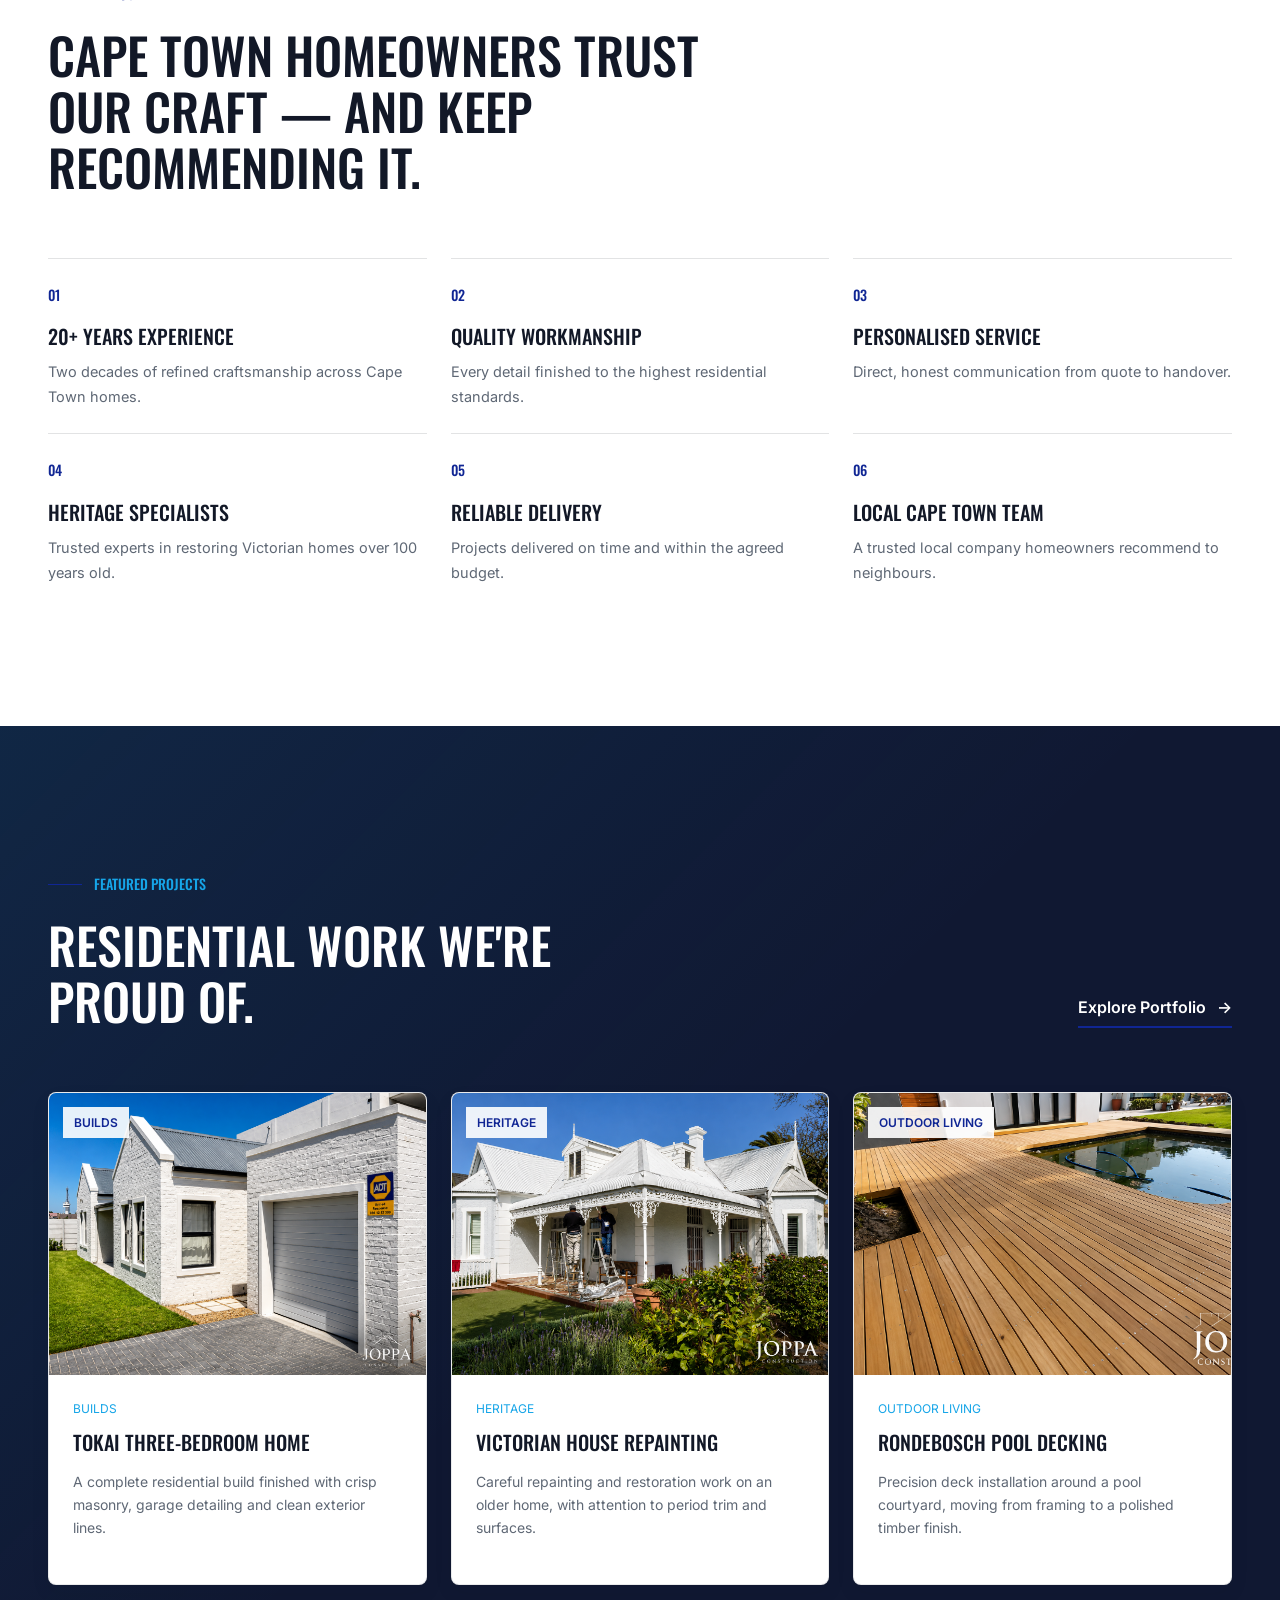
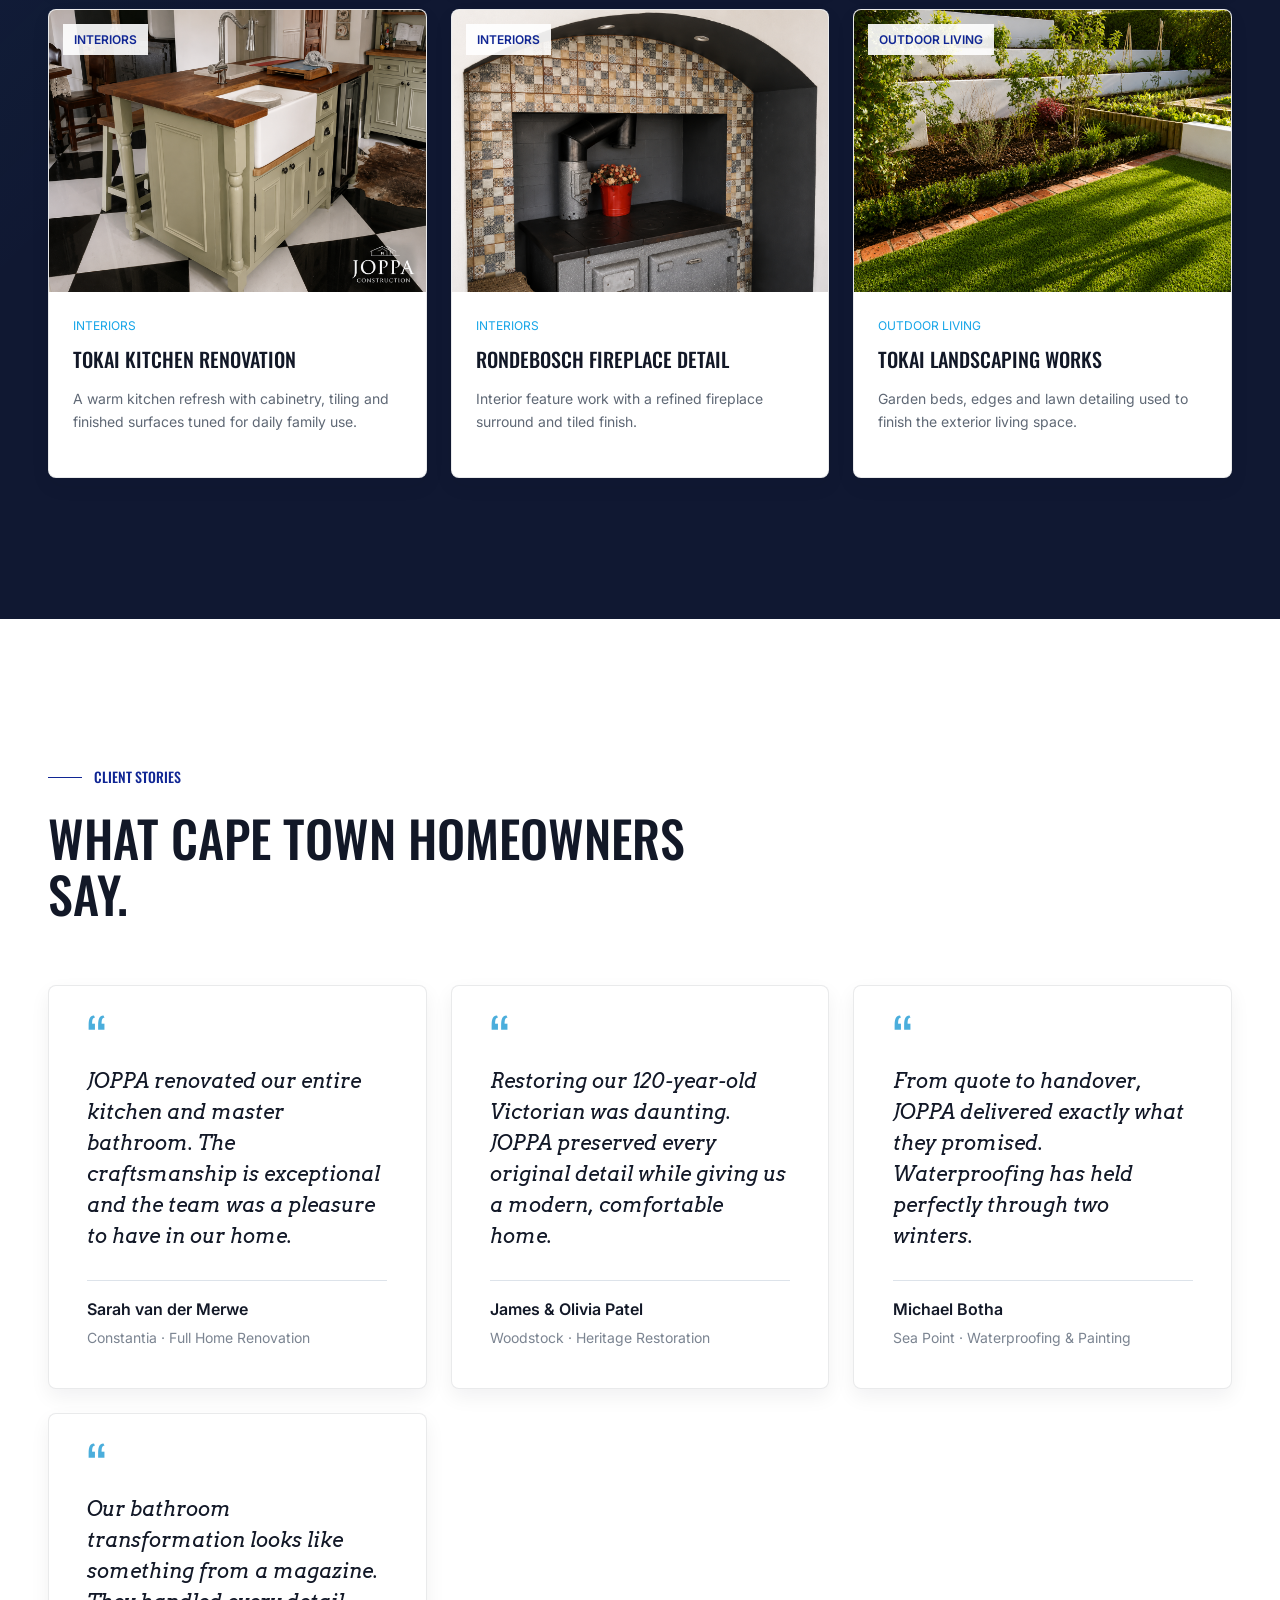
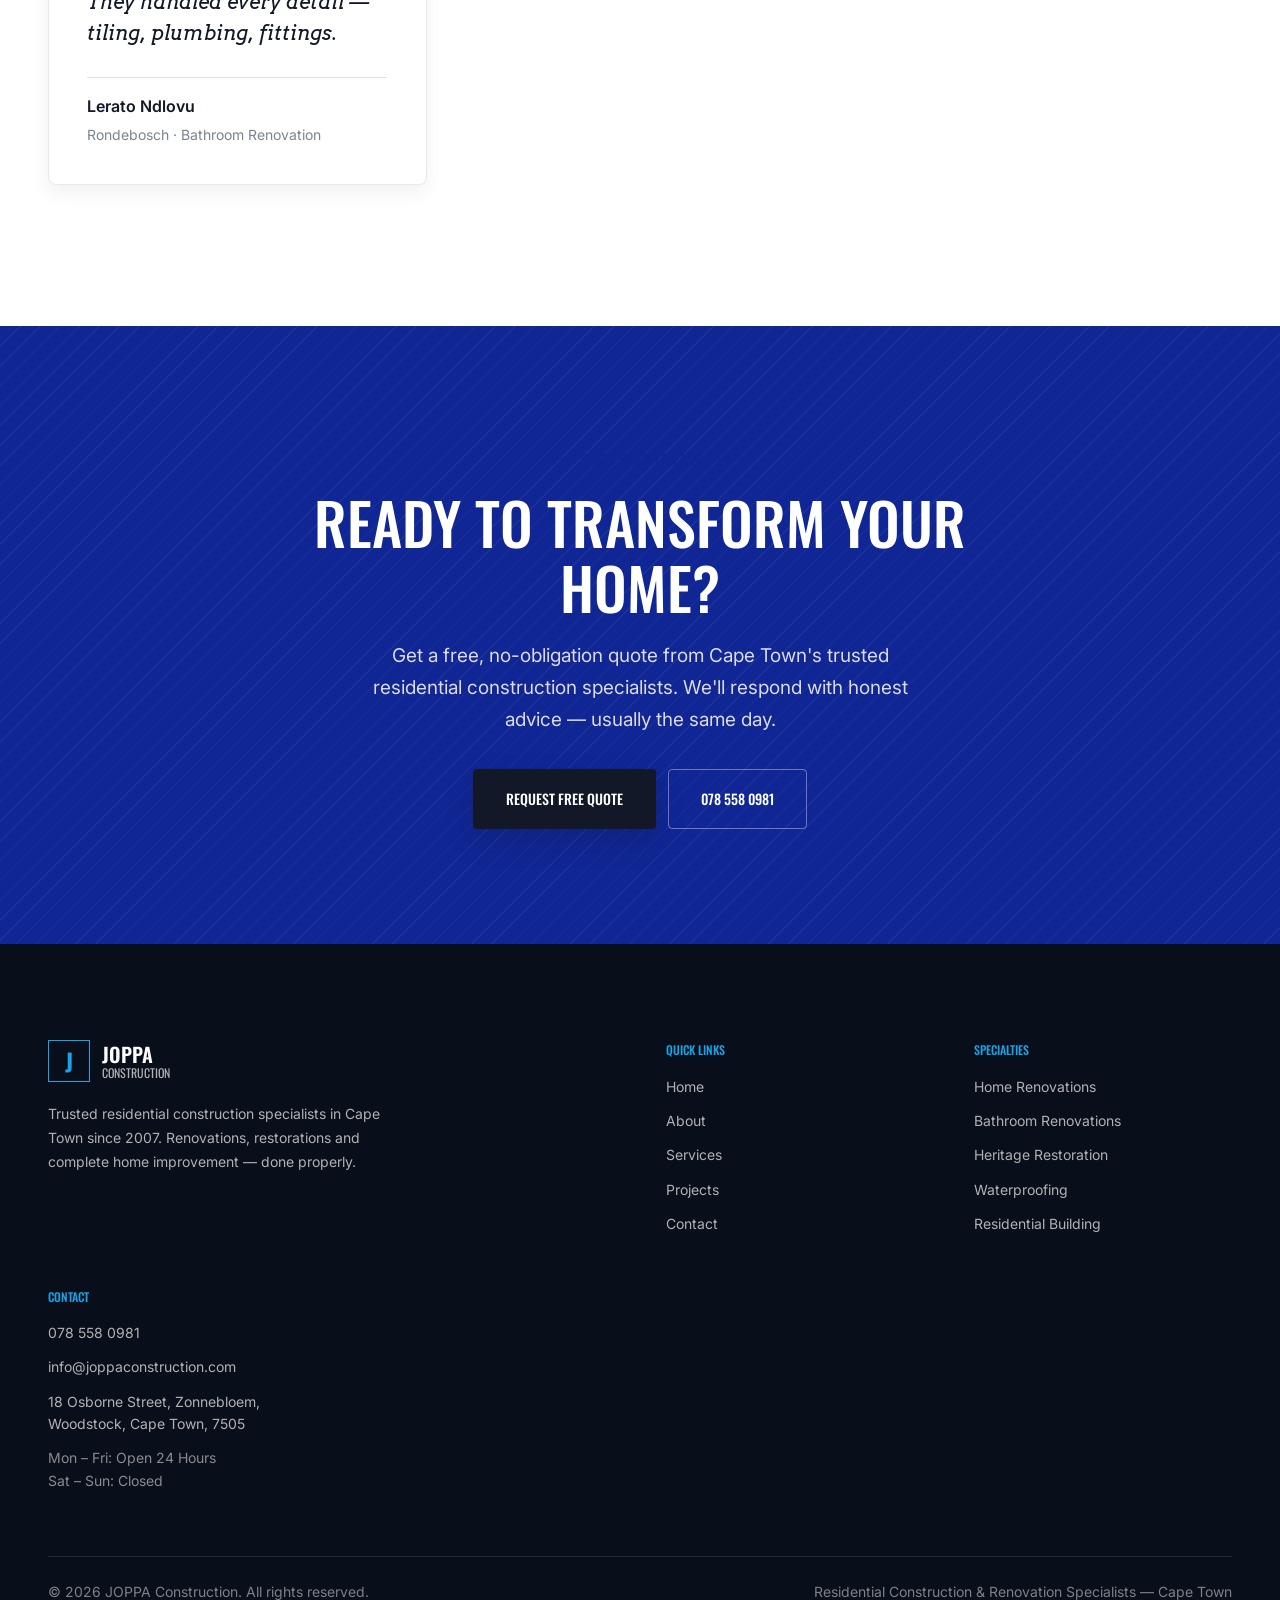
==== commit b0bd0e72: "Enhance premium UI and project gallery" ====
--- a/public/index.html
+++ b/public/index.html
@@ -35,7 +35,7 @@
   <!-- Preconnect & fonts -->
   <link rel="preconnect" href="https://fonts.googleapis.com">
   <link rel="preconnect" href="https://fonts.gstatic.com" crossorigin>
-  <link href="https://fonts.googleapis.com/css2?family=Oswald:wght@300;400;500;600;700&family=Arvo:wght@400;700&display=swap" rel="stylesheet">
+  <link href="https://fonts.googleapis.com/css2?family=Inter:wght@400;500;600;700;800&family=Oswald:wght@400;500;600;700&family=Arvo:ital,wght@0,400;1,400&display=swap" rel="stylesheet">
 
   <!-- Styles -->
   <link rel="stylesheet" href="css/main.css">
--- a/public/css/main.css
+++ b/public/css/main.css
@@ -1,5 +1,5 @@
 /* ==========================================================================
-   JOPPA Construction — Design System & Styles
+   JOPPA Construction - Design System & Styles
    Modern, accessible, performance-first CSS for a static SPA.
    ========================================================================== */
 
@@ -8,25 +8,25 @@
    -------------------------------------------------------------------------- */
 :root {
   /* Brand palette */
-  --color-cream: #F4F1EB;
-  --color-cream-50: #FAF8F4;
-  --color-cream-100: #FBFAF7;
-  --color-sand: #E7E1D6;
-  --color-sand-100: #EDE8DE;
-  --color-tan: #D8D0C2;
-  --color-tan-100: #C7BCA8;
-  --color-stone: #9A9182;
-  --color-slate: #6B6457;
-  --color-slate-100: #5A544A;
-  --color-ink: #16192B;
-  --color-navy: #131A33;
-  --color-midnight: #0D1124;
+  --color-cream: #FFFFFF;
+  --color-cream-50: #FFFFFF;
+  --color-cream-100: #FFFFFF;
+  --color-sand: #EEF1F5;
+  --color-sand-100: #F6F8FB;
+  --color-tan: #DDE3EA;
+  --color-tan-100: #C8D0DA;
+  --color-stone: #7B8491;
+  --color-slate: #5F6875;
+  --color-slate-100: #3F4856;
+  --color-ink: #121827;
+  --color-navy: #101832;
+  --color-midnight: #090E1B;
   --color-blue: #102694;
-  --color-blue-700: #1E3AC0;
-  --color-blue-bright: #00B9F2;
-  --color-sky: #4FC5F0;
+  --color-blue-700: #1735B3;
+  --color-blue-bright: #16A5E8;
+  --color-sky: #4BAEDC;
   --color-sage: #7FB87F;
-  --color-gold: #D9B690;
+  --color-gold: #C99A61;
   --color-white: #FFFFFF;
 
   /* Semantic roles */
@@ -48,7 +48,7 @@
   /* Typography */
   --font-serif: 'Arvo', Georgia, 'Times New Roman', serif;
   --font-display: 'Oswald', system-ui, -apple-system, BlinkMacSystemFont, 'Segoe UI', sans-serif;
-  --font-sans: 'Arvo', system-ui, -apple-system, BlinkMacSystemFont, 'Segoe UI', sans-serif;
+  --font-sans: 'Inter', system-ui, -apple-system, BlinkMacSystemFont, 'Segoe UI', sans-serif;
   --text-xs: 0.75rem;
   --text-sm: 0.875rem;
   --text-base: 1rem;
@@ -64,7 +64,7 @@
   --line-snug: 1.2;
   --line-normal: 1.6;
   --line-relaxed: 1.7;
-  --letter-tight: -0.015em;
+  --letter-tight: 0;
   --letter-wide: 0.02em;
   --letter-wider: 0.16em;
   --letter-widest: 0.22em;
@@ -93,10 +93,10 @@
   --radius-pill: 999px;
 
   /* Effects */
-  --shadow-sm: 0 2px 8px rgba(22, 25, 43, 0.06);
-  --shadow-md: 0 8px 30px rgba(22, 25, 43, 0.08);
-  --shadow-lg: 0 14px 34px rgba(28, 26, 22, 0.28);
-  --shadow-xl: 0 22px 44px rgba(28, 26, 22, 0.14);
+  --shadow-sm: 0 8px 20px rgba(18, 24, 39, 0.06);
+  --shadow-md: 0 16px 40px rgba(18, 24, 39, 0.09);
+  --shadow-lg: 0 22px 54px rgba(10, 14, 27, 0.24);
+  --shadow-xl: 0 26px 70px rgba(18, 24, 39, 0.15);
   --transition-fast: 0.15s ease;
   --transition-base: 0.25s ease;
   --transition-slow: 0.4s cubic-bezier(0.22, 1, 0.36, 1);
@@ -255,12 +255,16 @@
 }
 
 .section-dark {
-  background-color: var(--bg-dark);
+  background:
+    linear-gradient(135deg, rgba(22, 165, 232, 0.1), transparent 42%),
+    var(--bg-dark);
   color: var(--text-light);
 }
 
 .section-secondary {
-  background-color: var(--bg-secondary);
+  background: linear-gradient(180deg, var(--color-white), var(--bg-secondary));
+  border-top: 1px solid rgba(18, 24, 39, 0.06);
+  border-bottom: 1px solid rgba(18, 24, 39, 0.06);
 }
 
 .grid {
@@ -330,7 +334,7 @@
   font-weight: 500;
   font-size: var(--text-6xl);
   line-height: 1.08;
-  letter-spacing: -0.01em;
+  letter-spacing: 0;
   text-transform: uppercase;
 }
 
@@ -339,7 +343,7 @@
   font-weight: 500;
   font-size: var(--text-4xl);
   line-height: 1.12;
-  letter-spacing: -0.005em;
+  letter-spacing: 0;
   text-transform: uppercase;
 }
 
@@ -392,11 +396,11 @@
 
 .text-uppercase {
   text-transform: uppercase;
-  letter-spacing: var(--letter-wider);
+  letter-spacing: 0;
 }
 
 .text-wide {
-  letter-spacing: var(--letter-wide);
+  letter-spacing: 0;
 }
 
 /* Eyebrow label */
@@ -408,7 +412,7 @@
   font-family: var(--font-display);
   font-size: var(--text-sm);
   font-weight: 500;
-  letter-spacing: 0.18em;
+  letter-spacing: 0;
   text-transform: uppercase;
   margin-bottom: var(--space-5);
 }
@@ -449,11 +453,12 @@
   font-family: var(--font-display);
   font-size: var(--text-sm);
   font-weight: 500;
-  letter-spacing: 0.08em;
+  letter-spacing: 0;
   text-transform: uppercase;
   text-align: center;
   cursor: pointer;
-  border: none;
+  border: 1px solid transparent;
+  border-radius: var(--radius-md);
   transition: background-color var(--transition-base), color var(--transition-base), border-color var(--transition-base), transform var(--transition-base), box-shadow var(--transition-base);
   touch-action: manipulation;
   min-height: 48px;
@@ -462,11 +467,14 @@
 .btn-primary {
   background-color: var(--accent);
   color: var(--color-cream);
+  box-shadow: 0 12px 30px rgba(16, 38, 148, 0.22);
 }
 
 .btn-primary:hover {
   background-color: var(--color-ink);
   color: var(--color-cream);
+  transform: translateY(-2px);
+  box-shadow: 0 18px 36px rgba(18, 24, 39, 0.22);
 }
 
 .btn-secondary {
@@ -483,6 +491,7 @@
 .btn-dark {
   background-color: var(--color-ink);
   color: var(--color-cream);
+  box-shadow: 0 12px 28px rgba(18, 24, 39, 0.18);
 }
 
 .btn-dark:hover {
@@ -502,7 +511,7 @@
 .btn-outline {
   background-color: transparent;
   color: var(--color-ink);
-  border: 1px solid var(--color-ink);
+  border: 1px solid rgba(18, 24, 39, 0.24);
 }
 
 .btn-outline:hover,
@@ -558,43 +567,29 @@
   left: 0;
   right: 0;
   z-index: 100;
-  background-color: transparent;
-  transition: background-color var(--transition-slow), box-shadow var(--transition-slow), border-color var(--transition-slow), padding var(--transition-slow);
-  border-bottom: 1px solid transparent;
+  background-color: var(--color-white);
+  border-bottom: 1px solid rgba(18, 24, 39, 0.08);
+  box-shadow: 0 10px 36px rgba(18, 24, 39, 0.08);
+  transition: box-shadow var(--transition-slow), border-color var(--transition-slow);
 }
 
 .header--scrolled {
-  background-color: var(--bg-primary);
-  border-color: rgba(22, 25, 43, 0.07);
-  box-shadow: var(--shadow-md);
+  border-color: rgba(16, 38, 148, 0.16);
+  box-shadow: 0 14px 44px rgba(18, 24, 39, 0.12);
 }
 
 .header--scrolled .header__topbar {
-  max-height: 0;
-  opacity: 0;
-  border-bottom-color: transparent;
-}
-
-.header--scrolled .nav__link,
-.header--scrolled .header__phone,
-.header--scrolled .burger {
-  color: #4A4F5E;
-}
-
-.header--scrolled .nav__link.active {
-  color: var(--accent);
-}
-
-.header--scrolled .header__logo img {
-  filter: none;
+  max-height: 36px;
+  opacity: 1;
 }
 
 /* Top utility bar */
 .header__topbar {
-  max-height: 40px;
+  max-height: 36px;
   opacity: 1;
   overflow: hidden;
-  border-bottom: 1px solid rgba(244, 241, 235, 0.1);
+  background-color: var(--color-midnight);
+  border-bottom: 1px solid rgba(255, 255, 255, 0.08);
   transition: max-height var(--transition-slow), opacity var(--transition-base), border-color var(--transition-slow);
 }
 
@@ -603,10 +598,9 @@
   align-items: center;
   justify-content: flex-end;
   gap: clamp(1rem, 2vw, 1.75rem);
-  height: 40px;
+  height: 36px;
   font-size: 0.75rem;
-  letter-spacing: 0.06em;
-  color: rgba(244, 241, 235, 0.6);
+  color: rgba(255, 255, 255, 0.68);
 }
 
 .header__topbar-link {
@@ -615,10 +609,10 @@
   gap: 0.375rem;
   font-family: var(--font-display);
   font-weight: 400;
-  letter-spacing: 0.04em;
+  letter-spacing: 0;
   text-transform: uppercase;
   font-size: 0.6875rem;
-  color: rgba(244, 241, 235, 0.55);
+  color: rgba(255, 255, 255, 0.68);
   transition: color var(--transition-base);
 }
 
@@ -629,7 +623,7 @@
 .header__topbar-divider {
   width: 1px;
   height: 14px;
-  background-color: rgba(244, 241, 235, 0.15);
+  background-color: rgba(255, 255, 255, 0.18);
 }
 
 /* Main header bar */
@@ -638,7 +632,7 @@
   align-items: center;
   justify-content: space-between;
   gap: var(--space-6);
-  height: 72px;
+  height: 76px;
 }
 
 .header__logo {
@@ -648,10 +642,10 @@
 }
 
 .header__logo img {
-  height: 44px;
+  height: 46px;
   width: auto;
-  filter: brightness(0) invert(1);
-  transition: filter var(--transition-slow), height var(--transition-slow);
+  filter: none;
+  transition: height var(--transition-slow);
 }
 
 .header--scrolled .header__logo img {
@@ -675,10 +669,10 @@
   font-family: var(--font-display);
   font-size: 0.875rem;
   font-weight: 400;
-  letter-spacing: 0.08em;
+  letter-spacing: 0;
   text-transform: uppercase;
   padding: 0.5rem 0;
-  color: rgba(244, 241, 235, 0.82);
+  color: var(--color-slate-100);
   transition: color var(--transition-base);
 }
 
@@ -697,11 +691,6 @@
 
 .nav__link:hover,
 .nav__link.active {
-  color: var(--color-cream);
-}
-
-.header--scrolled .nav__link:hover,
-.header--scrolled .nav__link.active {
   color: var(--accent);
 }
 
@@ -729,13 +718,13 @@
   font-family: var(--font-display);
   font-size: 0.8125rem;
   font-weight: 500;
-  letter-spacing: 0.04em;
-  color: rgba(244, 241, 235, 0.82);
+  letter-spacing: 0;
+  color: var(--color-ink);
   transition: color var(--transition-base);
 }
 
 .header__phone:hover {
-  color: var(--accent-bright);
+  color: var(--accent);
 }
 
 .header__phone-dot {
@@ -751,13 +740,23 @@
   background: none;
   border: none;
   cursor: pointer;
-  color: var(--color-cream);
+  color: var(--color-ink);
   padding: 0.375rem;
 }
 
 @media (min-width: 880px) {
   .burger {
     display: none;
+  }
+}
+
+@media (max-width: 640px) {
+  .header__topbar {
+    display: none;
+  }
+
+  .header__main {
+    height: 76px;
   }
 }
 
@@ -812,7 +811,7 @@
   font-size: 2rem;
   font-weight: 400;
   text-transform: uppercase;
-  letter-spacing: 0.02em;
+  letter-spacing: 0;
   padding: 0.875rem 0;
   border-bottom: 1px solid rgba(244, 241, 235, 0.12);
   transition: color var(--transition-base), padding-left var(--transition-base);
@@ -829,7 +828,7 @@
   color: var(--color-sky);
   font-size: var(--text-base);
   font-weight: 600;
-  letter-spacing: 0.04em;
+  letter-spacing: 0;
 }
 
 .mobile-menu__cta {
@@ -840,7 +839,7 @@
   text-align: center;
   font-weight: 600;
   font-size: var(--text-sm);
-  letter-spacing: 0.03em;
+  letter-spacing: 0;
 }
 
 .mobile-menu__close {
@@ -905,9 +904,9 @@
 .hero__overlay {
   background: linear-gradient(
     180deg,
-    rgba(13, 17, 36, 0.72) 0%,
-    rgba(13, 17, 36, 0.35) 35%,
-    rgba(13, 17, 36, 0.88) 100%
+    rgba(9, 14, 27, 0.56) 0%,
+    rgba(9, 14, 27, 0.26) 38%,
+    rgba(9, 14, 27, 0.86) 100%
   );
 }
 
@@ -929,7 +928,7 @@
   font-family: var(--font-display);
   font-weight: 600;
   text-transform: uppercase;
-  letter-spacing: -0.005em;
+  letter-spacing: 0;
   line-height: 1.04;
 }
 
@@ -980,9 +979,9 @@
 .page-hero__overlay {
   background: linear-gradient(
     180deg,
-    rgba(13, 17, 36, 0.82) 0%,
-    rgba(13, 17, 36, 0.55) 60%,
-    rgba(13, 17, 36, 0.9) 100%
+    rgba(9, 14, 27, 0.72) 0%,
+    rgba(9, 14, 27, 0.48) 60%,
+    rgba(9, 14, 27, 0.88) 100%
   );
 }
 
@@ -996,7 +995,7 @@
   font-family: var(--font-display);
   font-weight: 500;
   text-transform: uppercase;
-  letter-spacing: -0.005em;
+  letter-spacing: 0;
   line-height: 1.06;
 }
 
@@ -1011,16 +1010,19 @@
    -------------------------------------------------------------------------- */
 .card {
   background-color: var(--color-cream-100);
-  border: 1px solid var(--border);
+  border: 1px solid rgba(18, 24, 39, 0.09);
+  border-radius: var(--radius-lg);
   display: flex;
   flex-direction: column;
+  overflow: hidden;
+  box-shadow: var(--shadow-sm);
   transition: transform var(--transition-base), box-shadow var(--transition-base), border-color var(--transition-base);
 }
 
 .card:hover {
   transform: translateY(-6px);
   box-shadow: var(--shadow-xl);
-  border-color: var(--color-tan);
+  border-color: rgba(16, 38, 148, 0.18);
 }
 
 .card__media {
@@ -1045,11 +1047,11 @@
   position: absolute;
   top: 0.875rem;
   left: 0.875rem;
-  background-color: var(--color-cream);
+  background-color: rgba(255, 255, 255, 0.9);
   color: var(--accent);
   font-size: var(--text-xs);
   font-weight: 600;
-  letter-spacing: 0.12em;
+  letter-spacing: 0;
   text-transform: uppercase;
   padding: 0.375rem 0.6875rem;
 }
@@ -1066,7 +1068,7 @@
   font-weight: 500;
   font-size: var(--text-xl);
   text-transform: uppercase;
-  letter-spacing: 0.01em;
+  letter-spacing: 0;
   margin-bottom: var(--space-3);
   color: var(--color-ink);
 }
@@ -1088,7 +1090,7 @@
 
 .card__meta-label {
   font-size: var(--text-xs);
-  letter-spacing: 0.1em;
+  letter-spacing: 0;
   text-transform: uppercase;
   color: var(--color-stone);
 }
@@ -1102,19 +1104,24 @@
 
 /* Service card */
 .service-card {
-  background-color: var(--bg-primary);
+  background-color: var(--color-white);
   padding: clamp(1.75rem, 3vw, 2.5rem) clamp(1.5rem, 2.5vw, 2.125rem);
   min-height: 230px;
   display: flex;
   flex-direction: column;
   cursor: pointer;
-  transition: background-color var(--transition-base), color var(--transition-base);
-  border: 1px solid var(--border);
+  transition: background-color var(--transition-base), color var(--transition-base), border-color var(--transition-base), transform var(--transition-base), box-shadow var(--transition-base);
+  border: 1px solid rgba(18, 24, 39, 0.09);
+  border-radius: var(--radius-lg);
+  box-shadow: var(--shadow-sm);
 }
 
 .service-card:hover {
   background-color: var(--color-ink);
   color: var(--color-cream);
+  border-color: var(--color-ink);
+  transform: translateY(-4px);
+  box-shadow: var(--shadow-md);
 }
 
 .service-card__num {
@@ -1133,7 +1140,7 @@
   font-weight: 500;
   font-size: var(--text-xl);
   text-transform: uppercase;
-  letter-spacing: 0.01em;
+  letter-spacing: 0;
   line-height: 1.15;
   margin: var(--space-4) 0 var(--space-3);
 }
@@ -1153,10 +1160,19 @@
 /* Full service card */
 .service-card-full {
   background-color: var(--color-cream-100);
-  border: 1px solid var(--border);
+  border: 1px solid rgba(18, 24, 39, 0.09);
+  border-radius: var(--radius-lg);
   display: flex;
   flex-direction: column;
   overflow: hidden;
+  box-shadow: var(--shadow-sm);
+  transition: transform var(--transition-base), box-shadow var(--transition-base), border-color var(--transition-base);
+}
+
+.service-card-full:hover {
+  transform: translateY(-4px);
+  border-color: rgba(16, 38, 148, 0.18);
+  box-shadow: var(--shadow-md);
 }
 
 .service-card-full__media {
@@ -1201,7 +1217,7 @@
   font-weight: 500;
   font-size: var(--text-2xl);
   text-transform: uppercase;
-  letter-spacing: 0.01em;
+  letter-spacing: 0;
   margin-bottom: var(--space-3);
   color: var(--color-ink);
 }
@@ -1239,7 +1255,7 @@
 
 /* Reason card */
 .reason-card {
-  border-top: 1px solid var(--border);
+  border-top: 1px solid rgba(18, 24, 39, 0.12);
   padding-top: var(--space-6);
 }
 
@@ -1255,7 +1271,7 @@
   font-weight: 500;
   font-size: var(--text-xl);
   text-transform: uppercase;
-  letter-spacing: 0.01em;
+  letter-spacing: 0;
   margin: var(--space-3) 0 var(--space-2);
   color: var(--color-ink);
 }
@@ -1270,11 +1286,13 @@
 /* Testimonial card */
 .testimonial {
   background-color: var(--color-cream-100);
-  border: 1px solid var(--border);
+  border: 1px solid rgba(18, 24, 39, 0.09);
+  border-radius: var(--radius-lg);
   padding: clamp(1.875rem, 3vw, 2.5rem);
   display: flex;
   flex-direction: column;
   height: 100%;
+  box-shadow: var(--shadow-sm);
 }
 
 .testimonial__quote-mark {
@@ -1314,7 +1332,7 @@
 
 /* Process card */
 .process-card {
-  border-top: 2px solid var(--color-ink);
+  border-top: 2px solid rgba(18, 24, 39, 0.86);
   padding-top: var(--space-5);
 }
 
@@ -1339,7 +1357,7 @@
   font-weight: 500;
   font-size: var(--text-xl);
   text-transform: uppercase;
-  letter-spacing: 0.01em;
+  letter-spacing: 0;
   margin: var(--space-2) 0 var(--space-3);
 }
 
@@ -1358,7 +1376,9 @@
    9. Stats
    -------------------------------------------------------------------------- */
 .stats {
-  background-color: var(--color-ink);
+  background:
+    linear-gradient(135deg, rgba(22, 165, 232, 0.08), transparent 50%),
+    var(--color-ink);
 }
 
 .stats__grid {
@@ -1386,7 +1406,7 @@
   font-family: var(--font-display);
   font-size: var(--text-xs);
   font-weight: 400;
-  letter-spacing: var(--letter-wider);
+  letter-spacing: 0;
   text-transform: uppercase;
   color: var(--text-light-muted);
 }
@@ -1413,7 +1433,7 @@
   font-family: var(--font-display);
   font-size: var(--text-xs);
   font-weight: 400;
-  letter-spacing: 0.08em;
+  letter-spacing: 0;
   text-transform: uppercase;
   color: var(--color-stone);
 }
@@ -1421,13 +1441,13 @@
 .form__input,
 .form__select,
 .form__textarea {
-  border: 1px solid var(--border);
+  border: 1px solid rgba(18, 24, 39, 0.12);
   background-color: var(--color-cream-100);
   padding: 0.875rem 0.9375rem;
   font-size: var(--text-base);
   color: var(--color-ink);
   transition: border-color var(--transition-base), box-shadow var(--transition-base);
-  border-radius: 0;
+  border-radius: var(--radius-md);
 }
 
 .form__input:focus,
@@ -1447,6 +1467,7 @@
   color: var(--color-cream);
   padding: var(--space-8);
   text-align: center;
+  border-radius: var(--radius-lg);
 }
 
 .form__success-title {
@@ -1454,7 +1475,7 @@
   font-size: var(--text-2xl);
   font-weight: 500;
   text-transform: uppercase;
-  letter-spacing: 0.01em;
+  letter-spacing: 0;
   margin-bottom: var(--space-2);
   color: var(--accent-bright);
 }
@@ -1526,7 +1547,7 @@
   font-size: var(--text-xl);
   font-weight: 600;
   text-transform: uppercase;
-  letter-spacing: 0.02em;
+  letter-spacing: 0;
   color: var(--color-cream);
 }
 
@@ -1534,7 +1555,7 @@
   font-family: var(--font-display);
   font-size: var(--text-xs);
   font-weight: 400;
-  letter-spacing: 0.34em;
+  letter-spacing: 0;
   text-transform: uppercase;
   margin-top: 0.1875rem;
   color: var(--text-light-muted);
@@ -1551,7 +1572,7 @@
   font-family: var(--font-display);
   font-size: var(--text-xs);
   font-weight: 500;
-  letter-spacing: 0.16em;
+  letter-spacing: 0;
   text-transform: uppercase;
   color: var(--accent-bright);
   margin-bottom: var(--space-4);
@@ -1615,7 +1636,7 @@
   font-weight: 500;
   font-size: clamp(2rem, 4.6vw, 3.625rem);
   text-transform: uppercase;
-  letter-spacing: 0.01em;
+  letter-spacing: 0;
   max-width: 780px;
   margin: 0 auto;
   color: var(--color-cream);
@@ -1652,7 +1673,7 @@
   border-radius: var(--radius-pill);
   font-size: var(--text-sm);
   font-weight: 600;
-  letter-spacing: 0.01em;
+  letter-spacing: 0;
   box-shadow: var(--shadow-lg);
   transition: background-color var(--transition-base), transform var(--transition-base);
   animation: float 4s ease-in-out infinite;
@@ -1724,7 +1745,7 @@
   font-size: var(--text-xl);
   font-weight: 500;
   text-transform: uppercase;
-  letter-spacing: 0.01em;
+  letter-spacing: 0;
   line-height: 1.15;
 }
 
@@ -1812,6 +1833,11 @@
   flex-wrap: wrap;
   gap: var(--space-2);
   margin-bottom: clamp(2.25rem, 4vw, 3.25rem);
+  padding: var(--space-2);
+  border: 1px solid rgba(18, 24, 39, 0.08);
+  border-radius: var(--radius-lg);
+  background-color: var(--color-white);
+  box-shadow: var(--shadow-sm);
 }
 
 /* --------------------------------------------------------------------------
@@ -1823,6 +1849,8 @@
   min-height: 240px;
   background-color: var(--color-sand);
   overflow: hidden;
+  border-radius: var(--radius-lg);
+  box-shadow: var(--shadow-sm);
 }
 
 .map-placeholder img {
@@ -1839,12 +1867,12 @@
   align-items: center;
   justify-content: center;
   gap: var(--space-2);
-  background: rgba(244, 241, 235, 0.82);
+  background: rgba(255, 255, 255, 0.82);
 }
 
 .map-placeholder__label {
   font-size: var(--text-xs);
-  letter-spacing: 0.18em;
+  letter-spacing: 0;
   text-transform: uppercase;
   color: var(--color-stone);
 }
@@ -1853,7 +1881,7 @@
   font-family: var(--font-display);
   font-size: var(--text-lg);
   font-weight: 400;
-  letter-spacing: 0.02em;
+  letter-spacing: 0;
   color: var(--text-secondary);
   text-align: center;
   padding: 0 var(--space-4);
@@ -1863,9 +1891,13 @@
    18. Contact panel
    -------------------------------------------------------------------------- */
 .contact-panel {
-  background-color: var(--color-ink);
+  background:
+    linear-gradient(145deg, rgba(22, 165, 232, 0.12), transparent 42%),
+    var(--color-ink);
   color: var(--color-cream);
   padding: clamp(2rem, 4vw, 3rem);
+  border-radius: var(--radius-lg);
+  box-shadow: var(--shadow-lg);
 }
 
 .contact-panel__row {
@@ -1881,7 +1913,7 @@
   font-family: var(--font-display);
   font-size: var(--text-xs);
   font-weight: 400;
-  letter-spacing: 0.14em;
+  letter-spacing: 0;
   text-transform: uppercase;
   color: rgba(244, 241, 235, 0.5);
   margin-bottom: var(--space-2);
@@ -1908,36 +1940,41 @@
   align-items: stretch;
   gap: clamp(0.75rem, 1.8vw, 1.125rem);
   min-height: clamp(430px, 58vw, 620px);
-  overflow: hidden;
+  overflow: visible;
+  padding: clamp(0.75rem, 1.5vw, 1rem);
+  border: 1px solid rgba(18, 24, 39, 0.08);
+  border-radius: var(--radius-lg);
+  background-color: var(--color-white);
+  box-shadow: var(--shadow-md);
 }
 
 .project-showcase-card {
   position: relative;
   isolation: isolate;
-  flex: 0.78 1 0;
-  min-width: 112px;
+  flex: 0.7 1 0;
+  min-width: 92px;
   overflow: hidden;
-  border: 1px solid rgba(22, 25, 43, 0.12);
+  border: 1px solid rgba(18, 24, 39, 0.08);
   border-radius: var(--radius-lg);
   background-color: var(--color-ink);
   color: var(--color-cream);
   cursor: pointer;
-  box-shadow: var(--shadow-sm);
-  transition: flex 0.8s cubic-bezier(0.4, 0, 0.2, 1), box-shadow var(--transition-slow), transform var(--transition-slow);
+  box-shadow: none;
+  transition: flex 0.78s cubic-bezier(0.4, 0, 0.2, 1), box-shadow var(--transition-slow), transform var(--transition-slow), opacity var(--transition-base);
 }
 
 .project-showcase-card:first-child {
-  flex: 1.7 1 0;
+  flex: 1.75 1 0;
 }
 
 .project-gallery:hover .project-showcase-card:first-child:not(:hover) {
-  flex: 0.78 1 0;
+  flex: 0.7 1 0;
 }
 
 .project-showcase-card:hover,
 .project-showcase-card:focus {
-  flex: 1.9 1 0;
-  box-shadow: var(--shadow-xl);
+  flex: 2.35 1 0;
+  box-shadow: 0 24px 52px rgba(18, 24, 39, 0.24);
 }
 
 .project-showcase-card:focus {
@@ -1955,7 +1992,7 @@
   width: 100%;
   height: 100%;
   object-fit: cover;
-  filter: grayscale(0.18) brightness(0.78) contrast(1.04);
+  filter: grayscale(0.25) brightness(0.74) contrast(1.04);
   transform: scale(1.01);
   transition: filter 0.7s ease, transform 0.8s cubic-bezier(0.4, 0, 0.2, 1);
 }
@@ -1971,9 +2008,9 @@
   z-index: 1;
   background: linear-gradient(
     180deg,
-    rgba(13, 17, 36, 0.08) 0%,
-    rgba(13, 17, 36, 0.28) 44%,
-    rgba(13, 17, 36, 0.86) 100%
+    rgba(9, 14, 27, 0.08) 0%,
+    rgba(9, 14, 27, 0.24) 44%,
+    rgba(9, 14, 27, 0.9) 100%
   );
 }
 
@@ -1983,33 +2020,40 @@
   right: clamp(0.875rem, 2vw, 1.5rem);
   bottom: clamp(0.875rem, 2vw, 1.5rem);
   z-index: 2;
-  padding: clamp(1rem, 2.2vw, 1.5rem);
+  width: min(430px, calc(100% - clamp(1.75rem, 4vw, 3rem)));
+  padding: clamp(1rem, 2vw, 1.375rem);
   border: 1px solid rgba(244, 241, 235, 0.16);
   border-radius: var(--radius-lg);
-  background: rgba(13, 17, 36, 0.58);
+  background: rgba(9, 14, 27, 0.72);
   -webkit-backdrop-filter: blur(18px);
   backdrop-filter: blur(18px);
   opacity: 0;
+  visibility: hidden;
   transform: translateY(18px);
-  transition: opacity 0.55s ease, transform 0.55s ease;
+  overflow: hidden;
+  transition: opacity 0.28s ease 0s, transform 0.28s ease 0s, visibility 0s linear 0.28s;
 }
 
 .project-showcase-card:first-child .project-showcase-card__body,
 .project-showcase-card:hover .project-showcase-card__body,
 .project-showcase-card:focus .project-showcase-card__body {
   opacity: 1;
+  visibility: visible;
   transform: none;
+  transition-delay: 0.28s, 0.28s, 0s;
 }
 
 .project-gallery:hover .project-showcase-card:first-child:not(:hover) .project-showcase-card__body {
   opacity: 0;
+  visibility: hidden;
   transform: translateY(18px);
+  transition-delay: 0s, 0s, 0.22s;
 }
 
 .project-showcase-card__eyebrow {
   font-size: var(--text-xs);
   font-weight: 700;
-  letter-spacing: 0.14em;
+  letter-spacing: 0;
   text-transform: uppercase;
   color: var(--accent-bright);
   margin-bottom: var(--space-3);
@@ -2020,7 +2064,7 @@
   font-size: clamp(1.375rem, 2.6vw, 2rem);
   font-weight: 500;
   text-transform: uppercase;
-  letter-spacing: 0.01em;
+  letter-spacing: 0;
   line-height: 1.12;
   color: var(--color-cream);
 }
@@ -2030,6 +2074,7 @@
   font-size: var(--text-sm);
   line-height: 1.65;
   margin-top: var(--space-3);
+  max-width: 34rem;
 }
 
 .project-showcase-card__meta {
@@ -2042,7 +2087,7 @@
   color: rgba(244, 241, 235, 0.76);
   font-size: var(--text-xs);
   font-weight: 700;
-  letter-spacing: 0.12em;
+  letter-spacing: 0;
   text-transform: uppercase;
 }
 
@@ -2058,10 +2103,17 @@
   grid-template-columns: minmax(0, 1.15fr) minmax(220px, 0.85fr);
   min-height: 310px;
   overflow: hidden;
-  border: 1px solid var(--border);
+  border: 1px solid rgba(18, 24, 39, 0.09);
   border-radius: var(--radius-lg);
   background-color: var(--color-cream-100);
   box-shadow: var(--shadow-sm);
+  transition: transform var(--transition-base), box-shadow var(--transition-base), border-color var(--transition-base);
+}
+
+.project-collection:hover {
+  transform: translateY(-4px);
+  border-color: rgba(16, 38, 148, 0.16);
+  box-shadow: var(--shadow-md);
 }
 
 .project-collection__media {
@@ -2100,7 +2152,7 @@
   color: var(--accent);
   font-size: var(--text-xs);
   font-weight: 700;
-  letter-spacing: 0.14em;
+  letter-spacing: 0;
   text-transform: uppercase;
 }
 
@@ -2109,7 +2161,7 @@
   font-weight: 500;
   font-size: clamp(1.375rem, 2.4vw, 1.875rem);
   text-transform: uppercase;
-  letter-spacing: 0.01em;
+  letter-spacing: 0;
   line-height: 1.12;
   color: var(--color-ink);
   margin-top: var(--space-3);
@@ -2201,7 +2253,7 @@
   font-size: clamp(1.375rem, 2.6vw, 1.875rem);
   font-weight: 500;
   text-transform: uppercase;
-  letter-spacing: 0.01em;
+  letter-spacing: 0;
   color: var(--color-ink);
   margin-bottom: var(--space-3);
 }
@@ -2285,3 +2337,4 @@
     height: 3px;
   }
 }
+
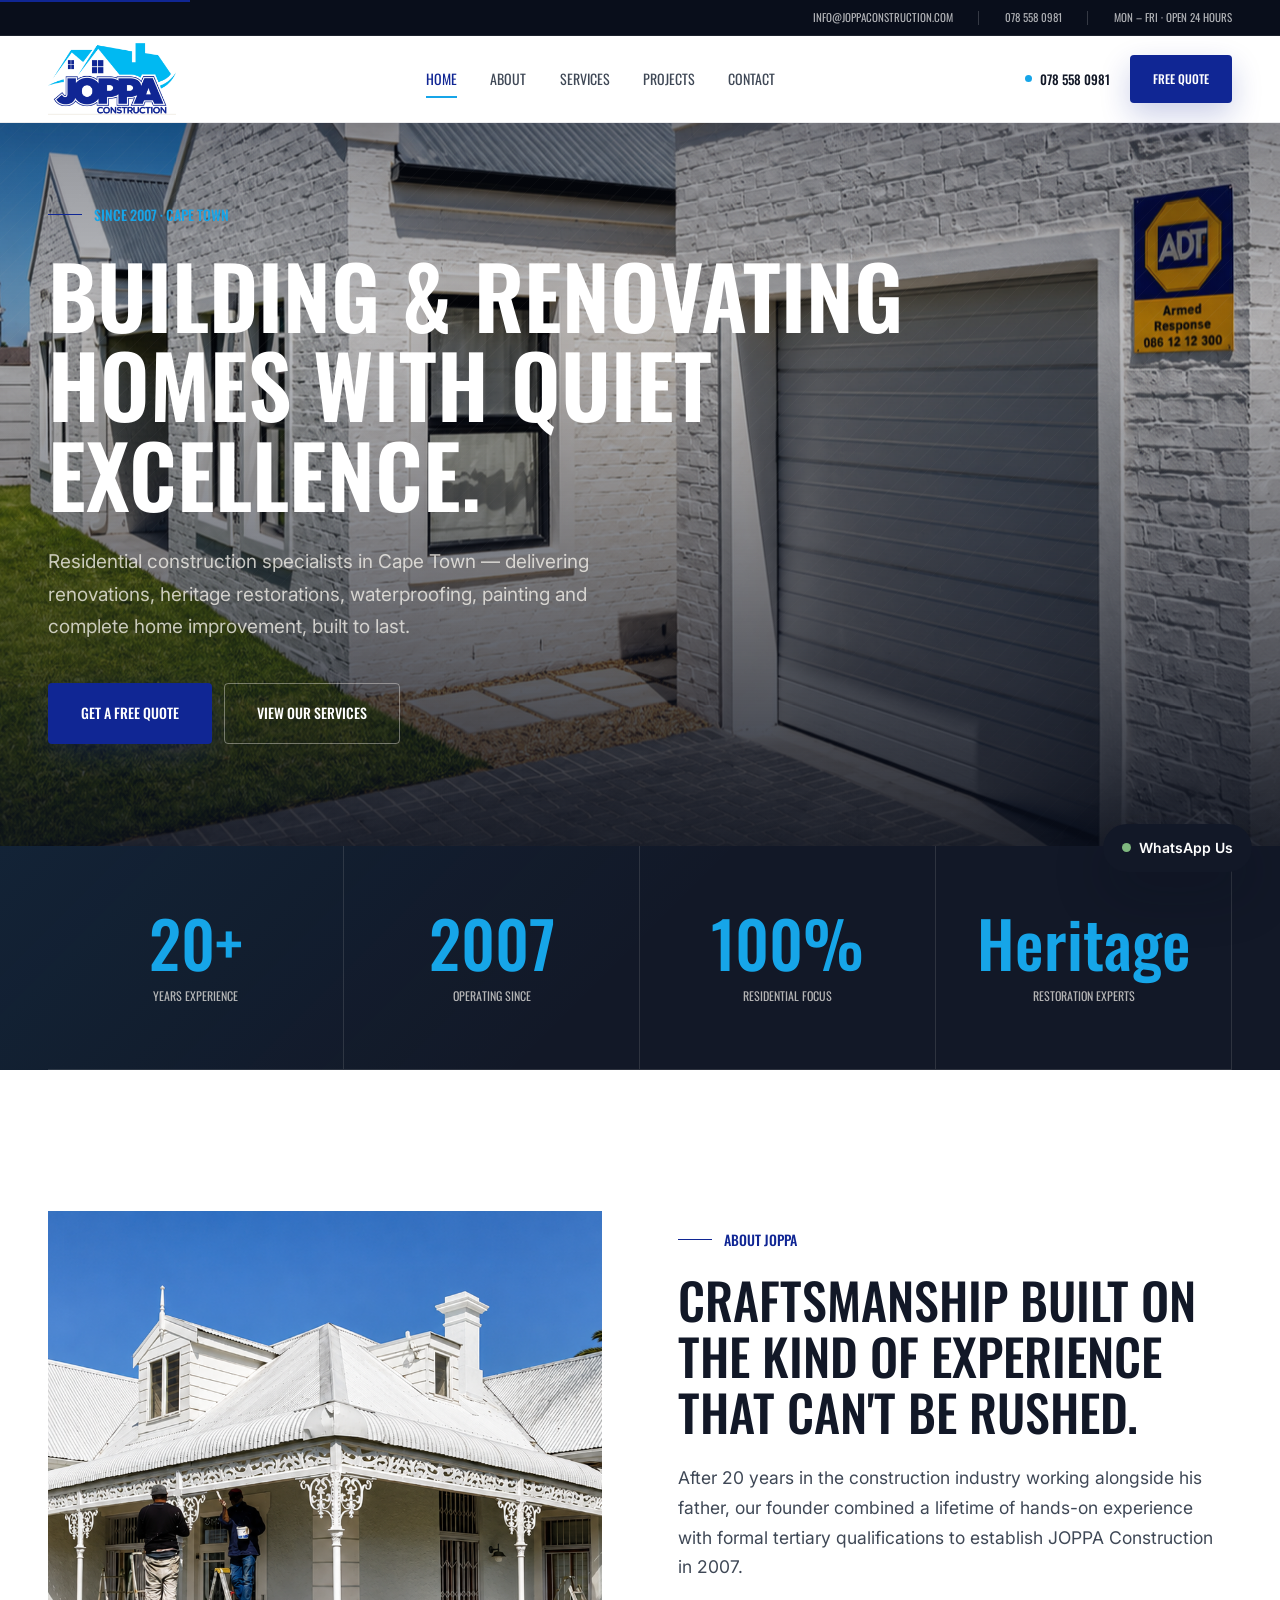
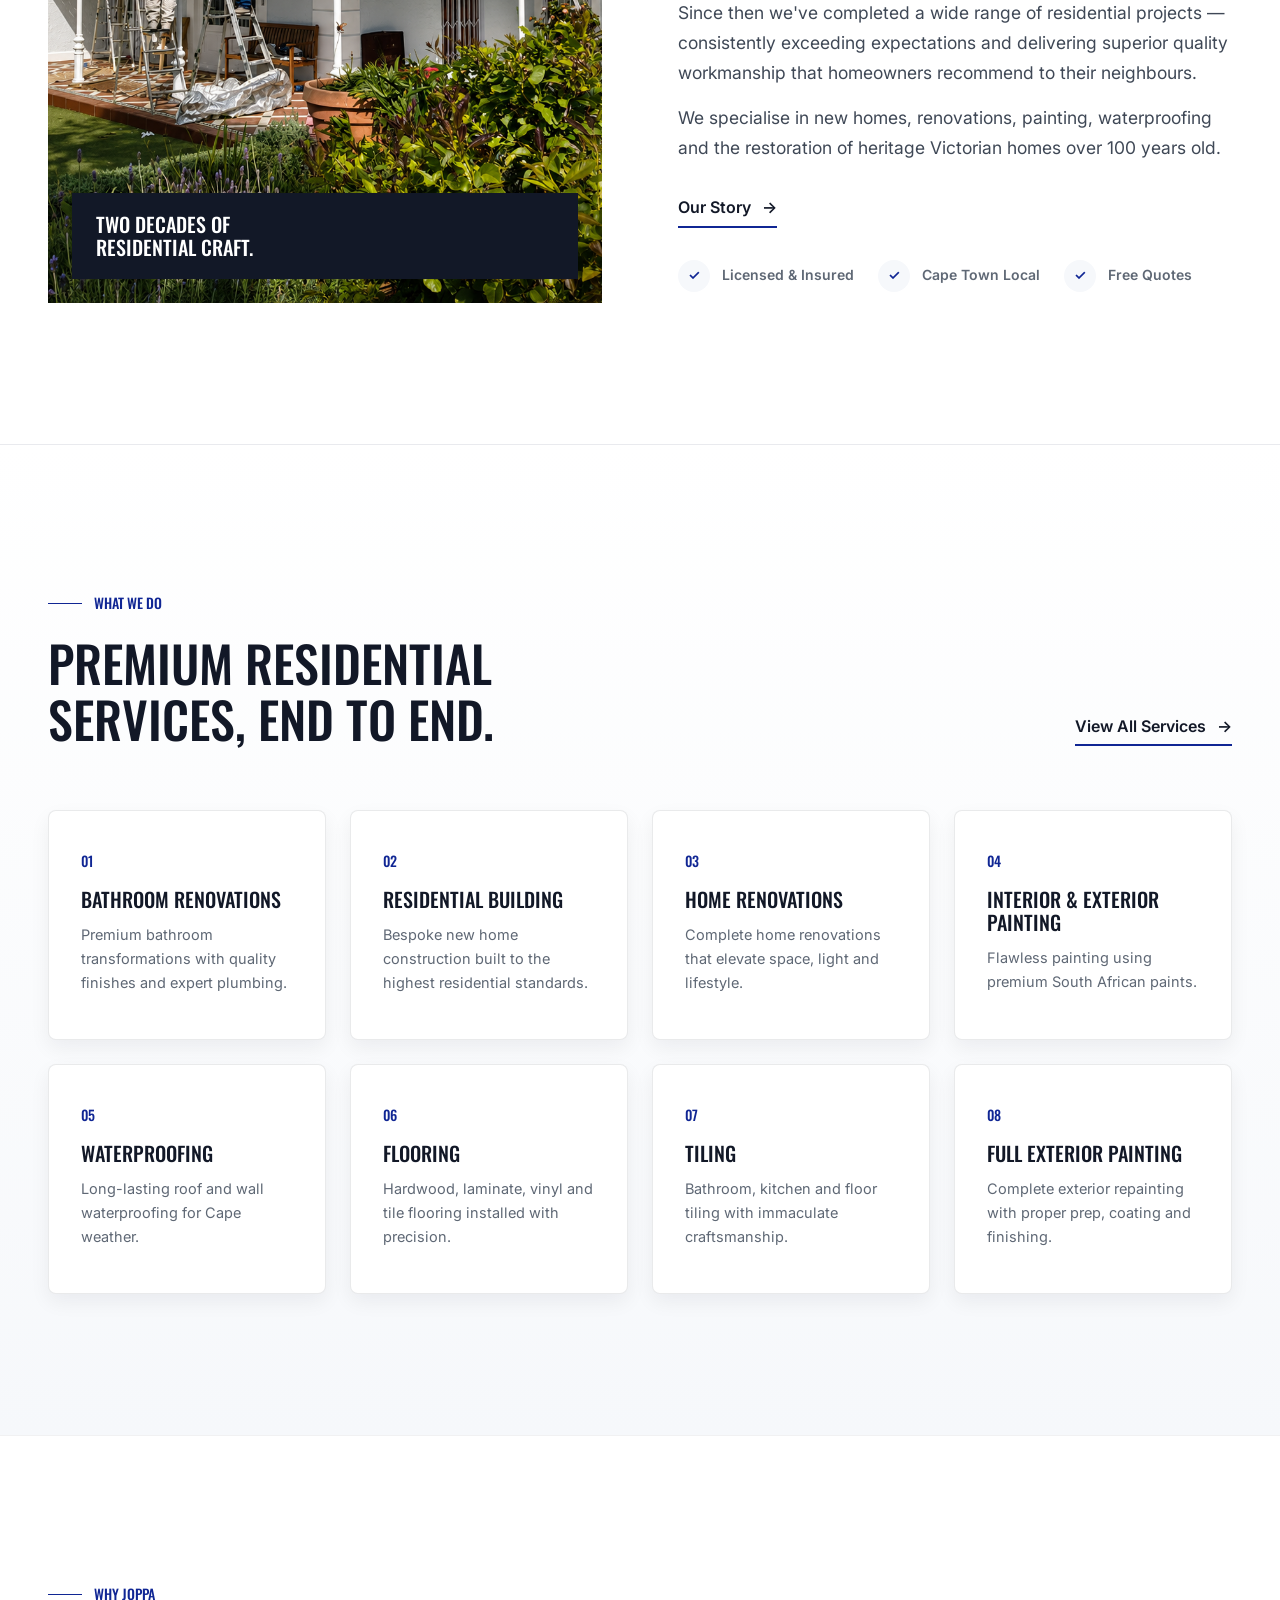
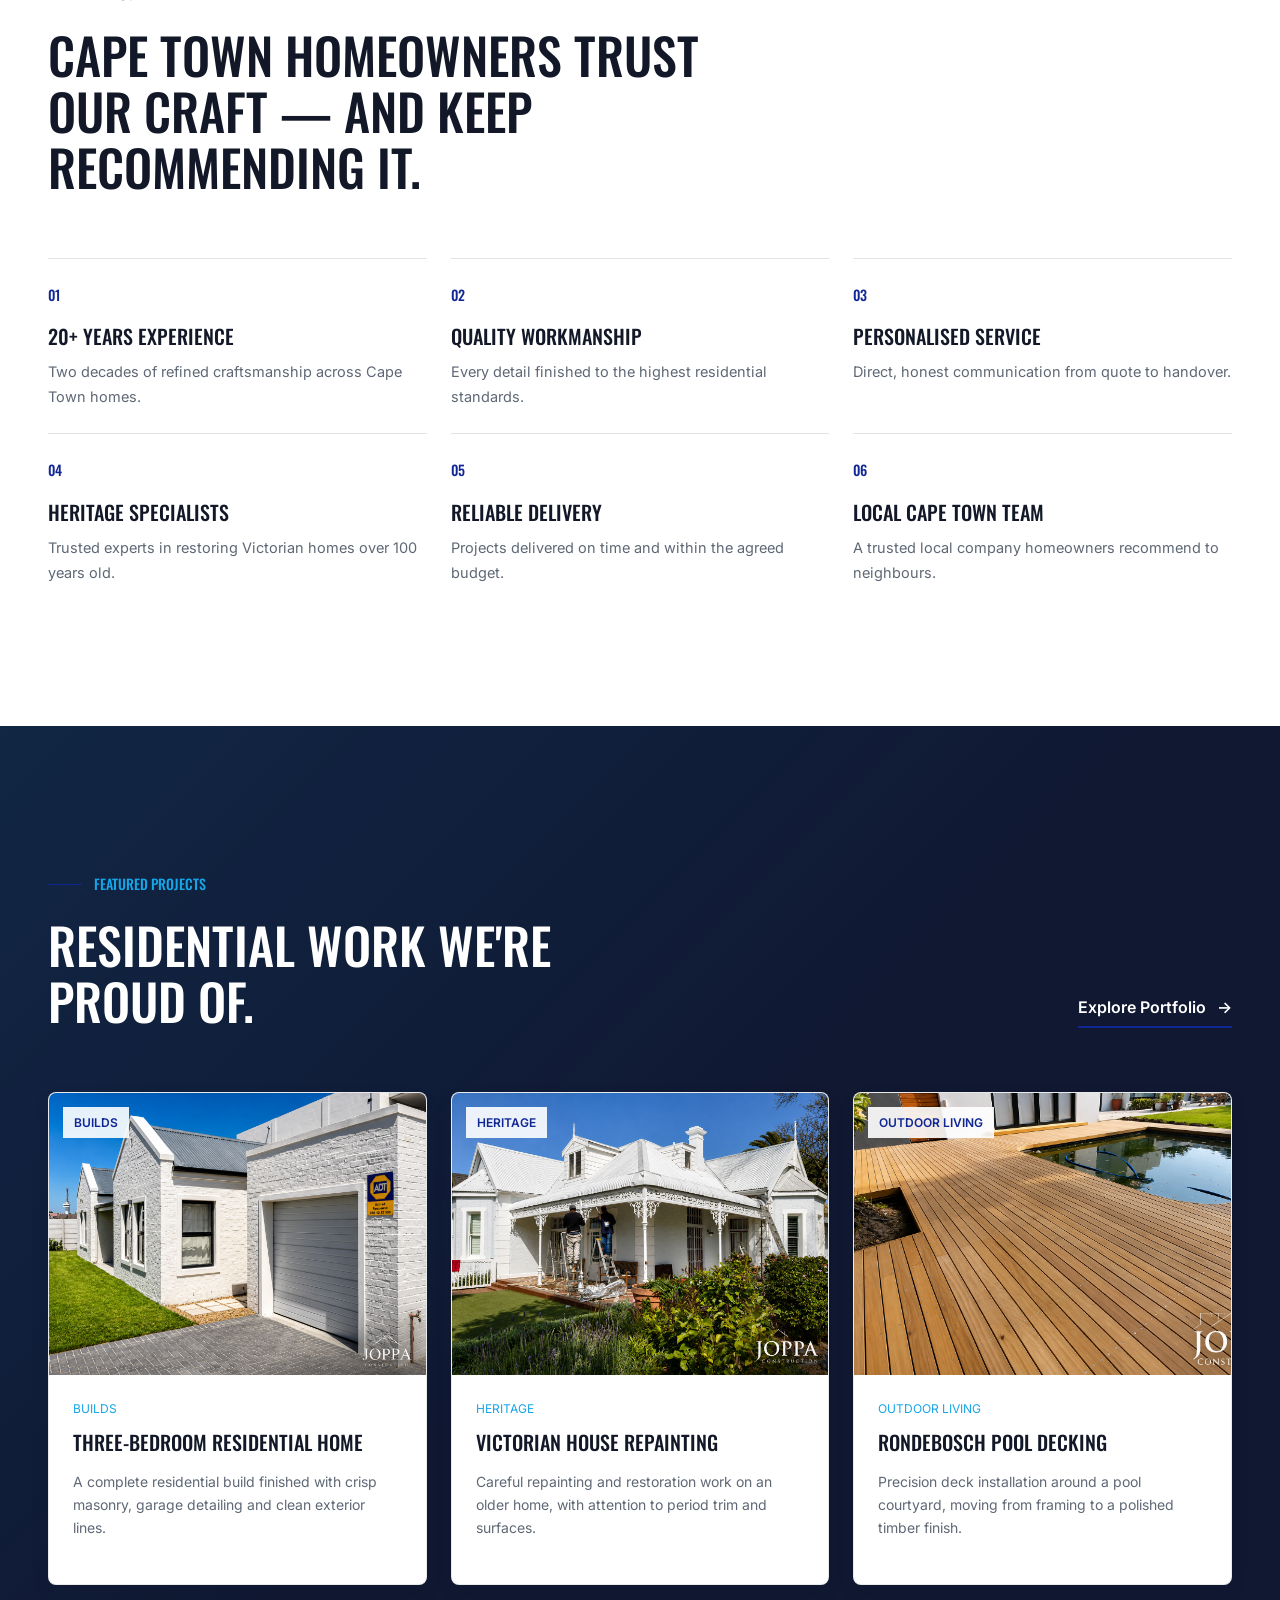
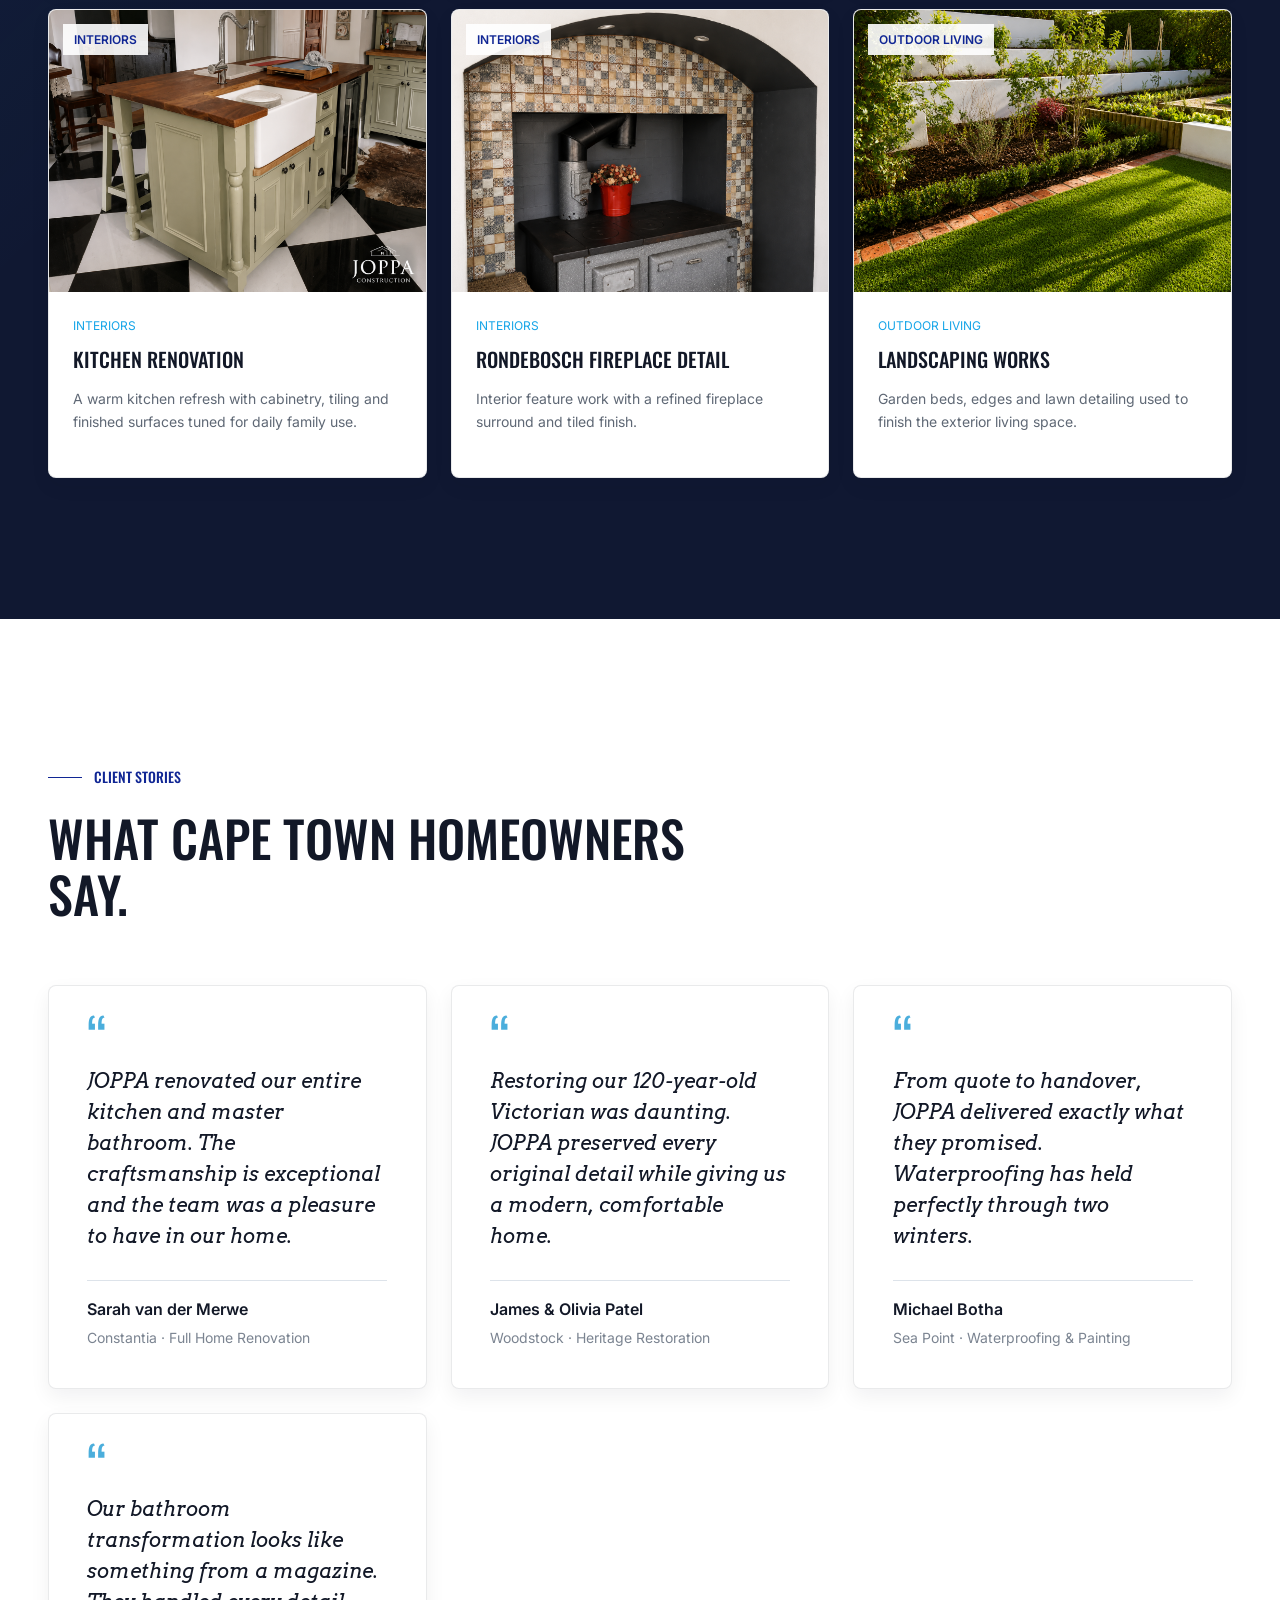
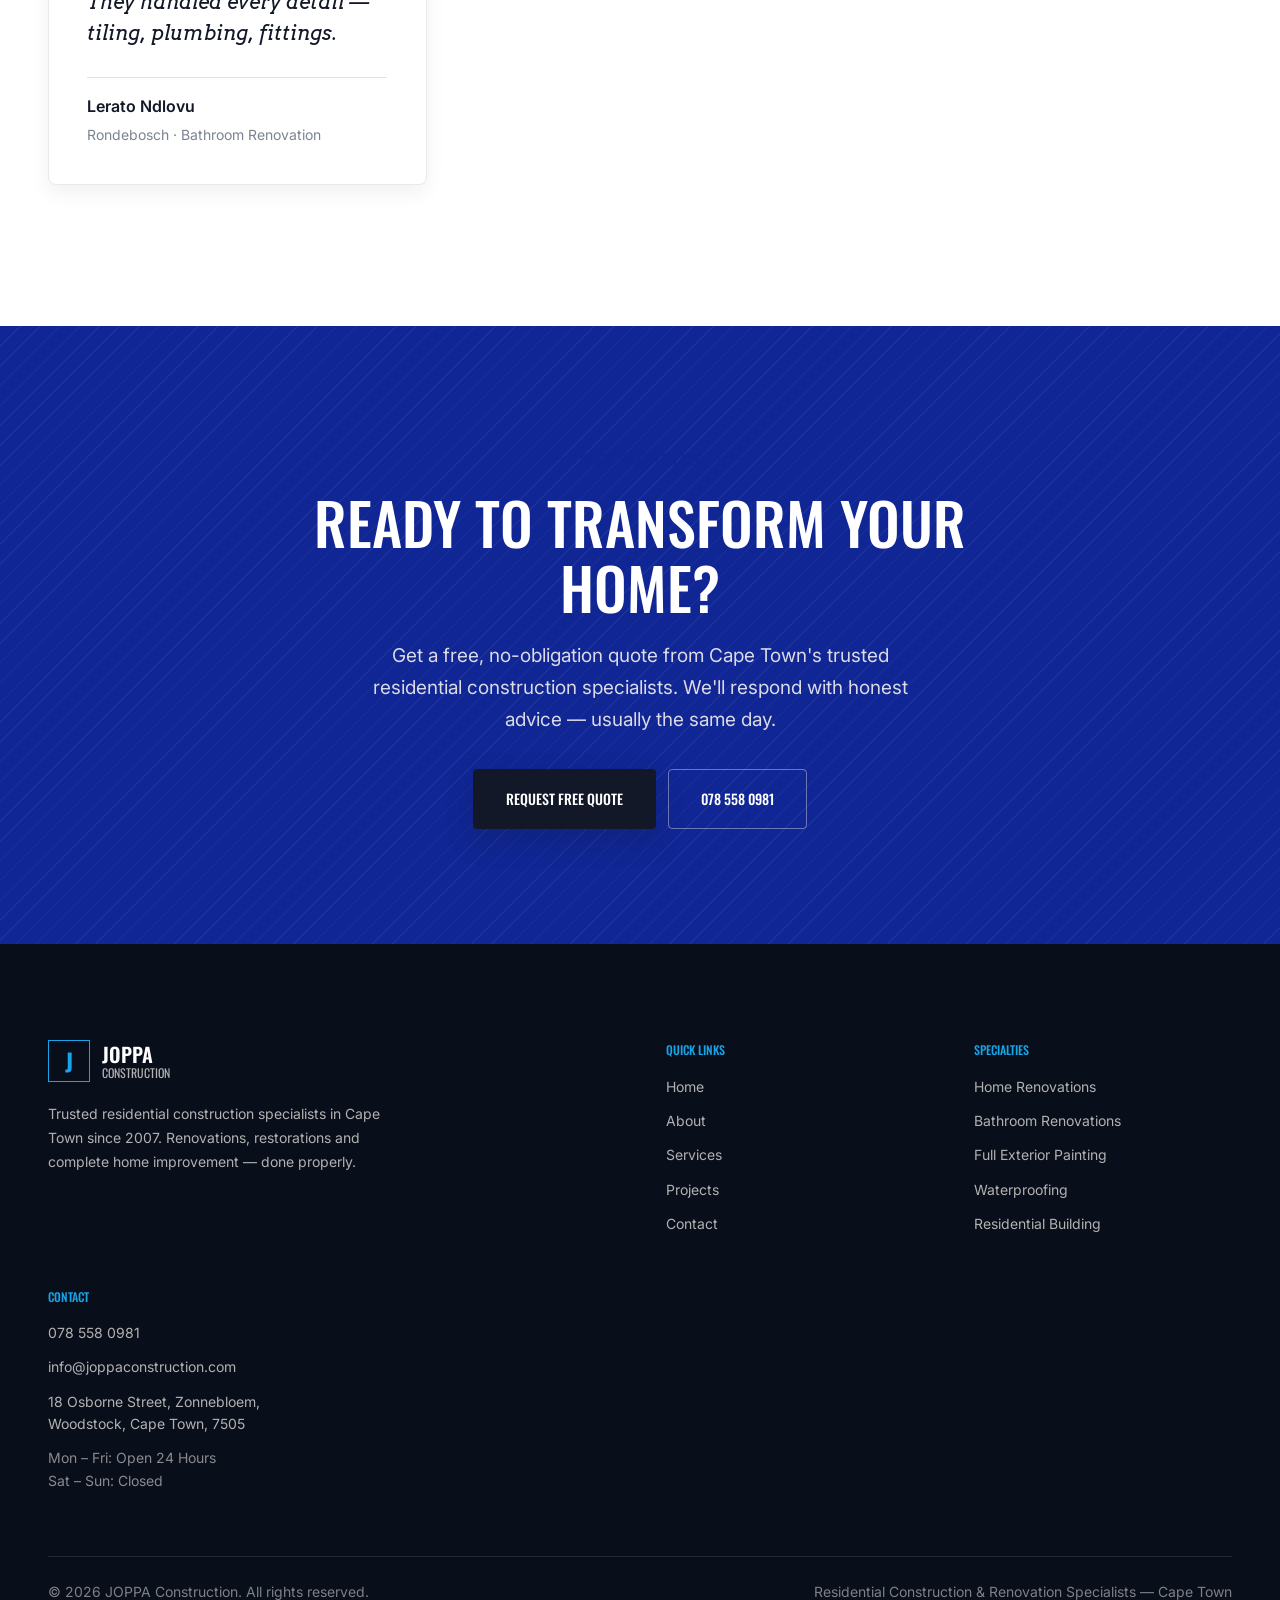
==== commit facfb2ab: "Refine homepage copy and service imagery" ====
--- a/public/index.html
+++ b/public/index.html
@@ -110,7 +110,7 @@
         { "@type": "Offer", "itemOffered": { "@type": "Service", "name": "Home Renovations" } },
         { "@type": "Offer", "itemOffered": { "@type": "Service", "name": "Interior and Exterior Painting" } },
         { "@type": "Offer", "itemOffered": { "@type": "Service", "name": "Waterproofing" } },
-        { "@type": "Offer", "itemOffered": { "@type": "Service", "name": "Heritage Restoration" } }
+        { "@type": "Offer", "itemOffered": { "@type": "Service", "name": "Full Exterior Painting" } }
       ]
     }
   }
@@ -180,7 +180,7 @@
     <section class="page" id="home" data-page="home" aria-label="Home">
       <!-- Hero -->
       <div class="hero">
-        <div class="hero__bg" role="img" aria-label="Completed Tokai residential home exterior by JOPPA Construction" style="background-image: url('assets/Tokai%20Project/tokai3bedroom1.png');"></div>
+        <div class="hero__bg" role="img" aria-label="Completed residential home exterior by JOPPA Construction" style="background-image: url('assets/Tokai%20Project/tokai3bedroom1.png');"></div>
         <div class="hero__texture" aria-hidden="true"></div>
         <div class="hero__overlay" aria-hidden="true"></div>
         <div class="hero__content container">
@@ -439,7 +439,7 @@
     <section class="page hidden" id="services" data-page="services" aria-label="Services">
       <!-- Page Hero -->
       <div class="page-hero">
-        <div class="page-hero__bg" role="img" aria-label="Finished Tokai kitchen renovation by JOPPA Construction" style="background-image: url('assets/Tokai%20Project/kitchen3.png');"></div>
+        <div class="page-hero__bg" role="img" aria-label="Finished kitchen renovation by JOPPA Construction" style="background-image: url('assets/Tokai%20Project/kitchen3.png');"></div>
         <div class="page-hero__texture" aria-hidden="true"></div>
         <div class="page-hero__overlay" aria-hidden="true"></div>
         <div class="page-hero__content container">
@@ -540,7 +540,7 @@
     <section class="page hidden" id="contact" data-page="contact" aria-label="Contact">
       <!-- Page Hero -->
       <div class="page-hero">
-        <div class="page-hero__bg" role="img" aria-label="Completed Tokai residential exterior by JOPPA Construction" style="background-image: url('assets/Tokai%20Project/4(Complete).jpg');"></div>
+        <div class="page-hero__bg" role="img" aria-label="Completed residential exterior by JOPPA Construction" style="background-image: url('assets/Tokai%20Project/4(Complete).jpg');"></div>
         <div class="page-hero__texture" aria-hidden="true"></div>
         <div class="page-hero__overlay" aria-hidden="true"></div>
         <div class="page-hero__content container">
@@ -585,7 +585,7 @@
                     <option value="Home Renovation">Home Renovation</option>
                     <option value="Painting">Painting</option>
                     <option value="Waterproofing">Waterproofing</option>
-                    <option value="Heritage Restoration">Heritage Restoration</option>
+                    <option value="Full Exterior Painting">Full Exterior Painting</option>
                     <option value="Other">Other</option>
                   </select>
                 </label>
@@ -672,7 +672,7 @@
           <div class="footer__links">
             <span class="footer__link">Home Renovations</span>
             <span class="footer__link">Bathroom Renovations</span>
-            <span class="footer__link">Heritage Restoration</span>
+            <span class="footer__link">Full Exterior Painting</span>
             <span class="footer__link">Waterproofing</span>
             <span class="footer__link">Residential Building</span>
           </div>
--- a/public/css/main.css
+++ b/public/css/main.css
@@ -632,7 +632,7 @@
   align-items: center;
   justify-content: space-between;
   gap: var(--space-6);
-  height: 76px;
+  height: 86px;
 }
 
 .header__logo {
@@ -642,14 +642,15 @@
 }
 
 .header__logo img {
-  height: 46px;
-  width: auto;
+  width: clamp(112px, 10vw, 136px);
+  height: auto;
+  max-height: 76px;
   filter: none;
-  transition: height var(--transition-slow);
+  transition: width var(--transition-slow);
 }
 
 .header--scrolled .header__logo img {
-  height: 40px;
+  width: clamp(104px, 9vw, 124px);
 }
 
 .nav {
@@ -756,7 +757,11 @@
   }
 
   .header__main {
-    height: 76px;
+    height: 78px;
+  }
+
+  .header__logo img {
+    width: 116px;
   }
 }
 
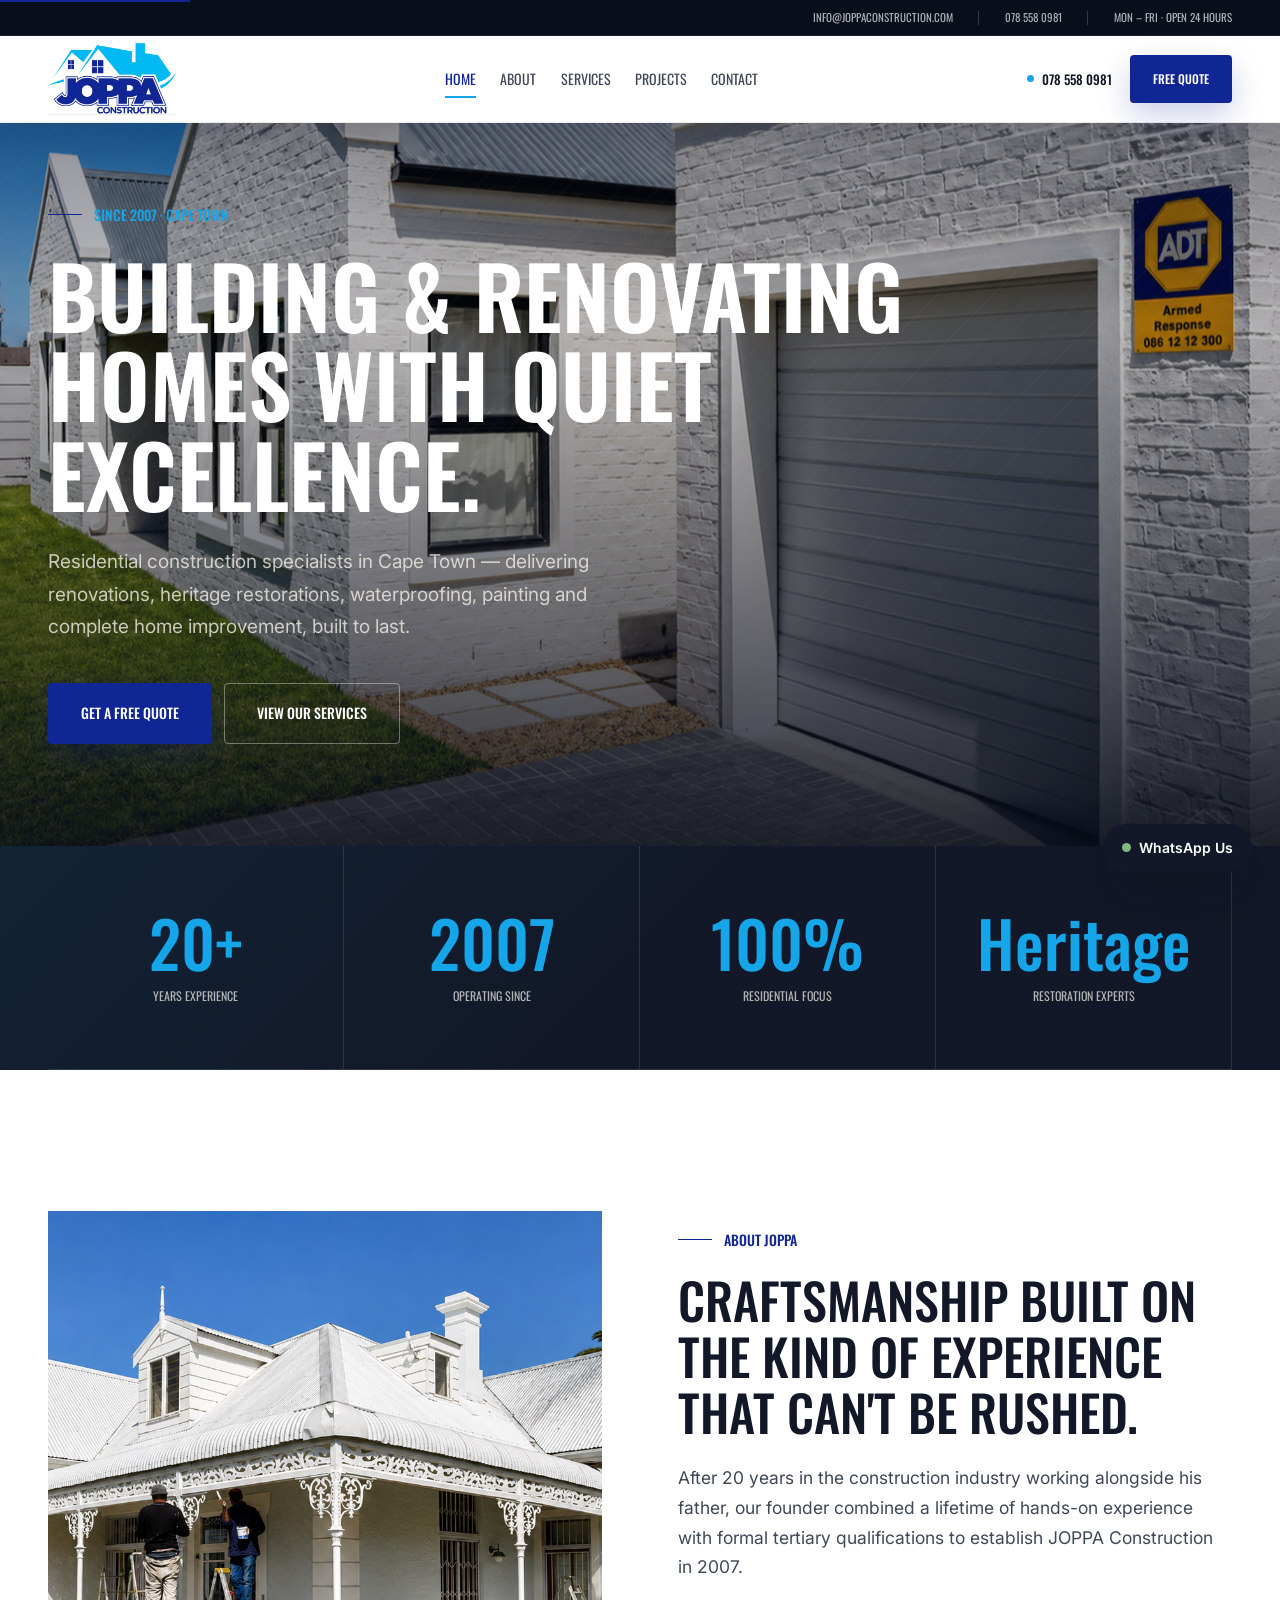
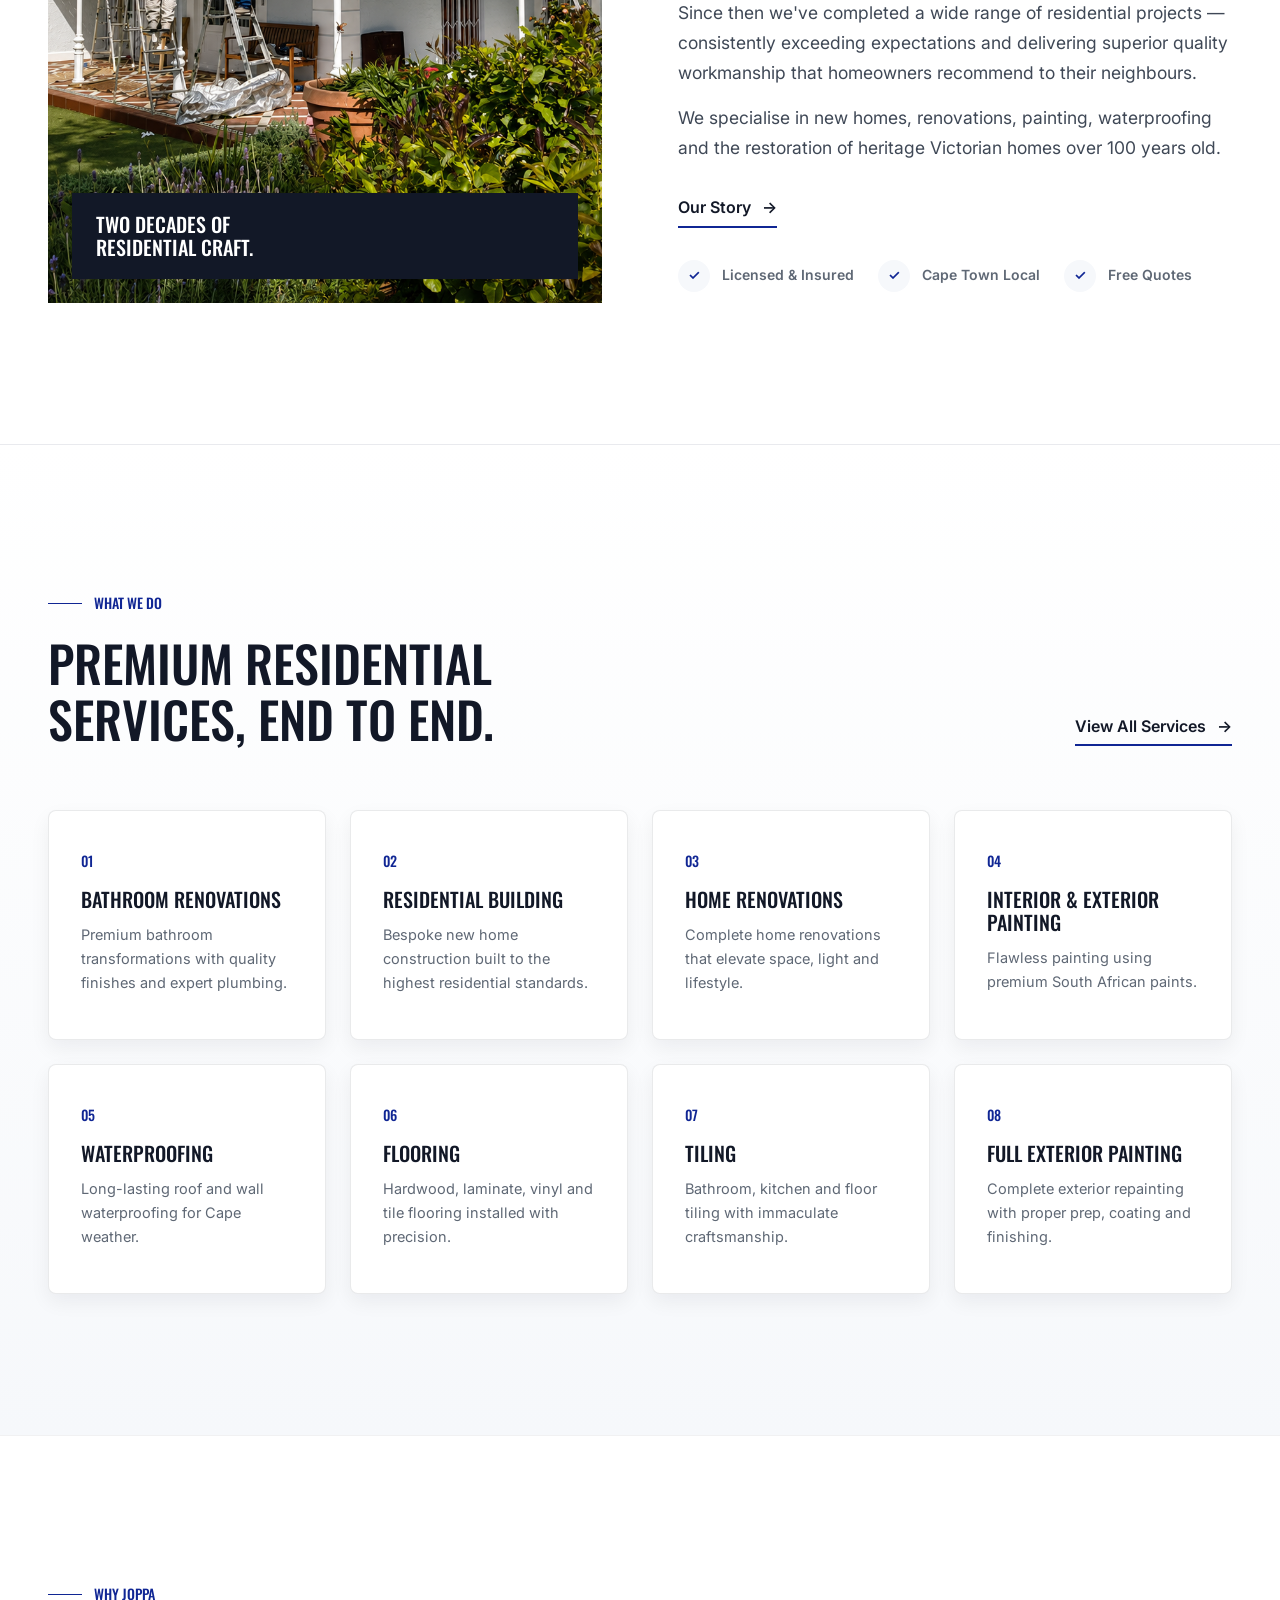
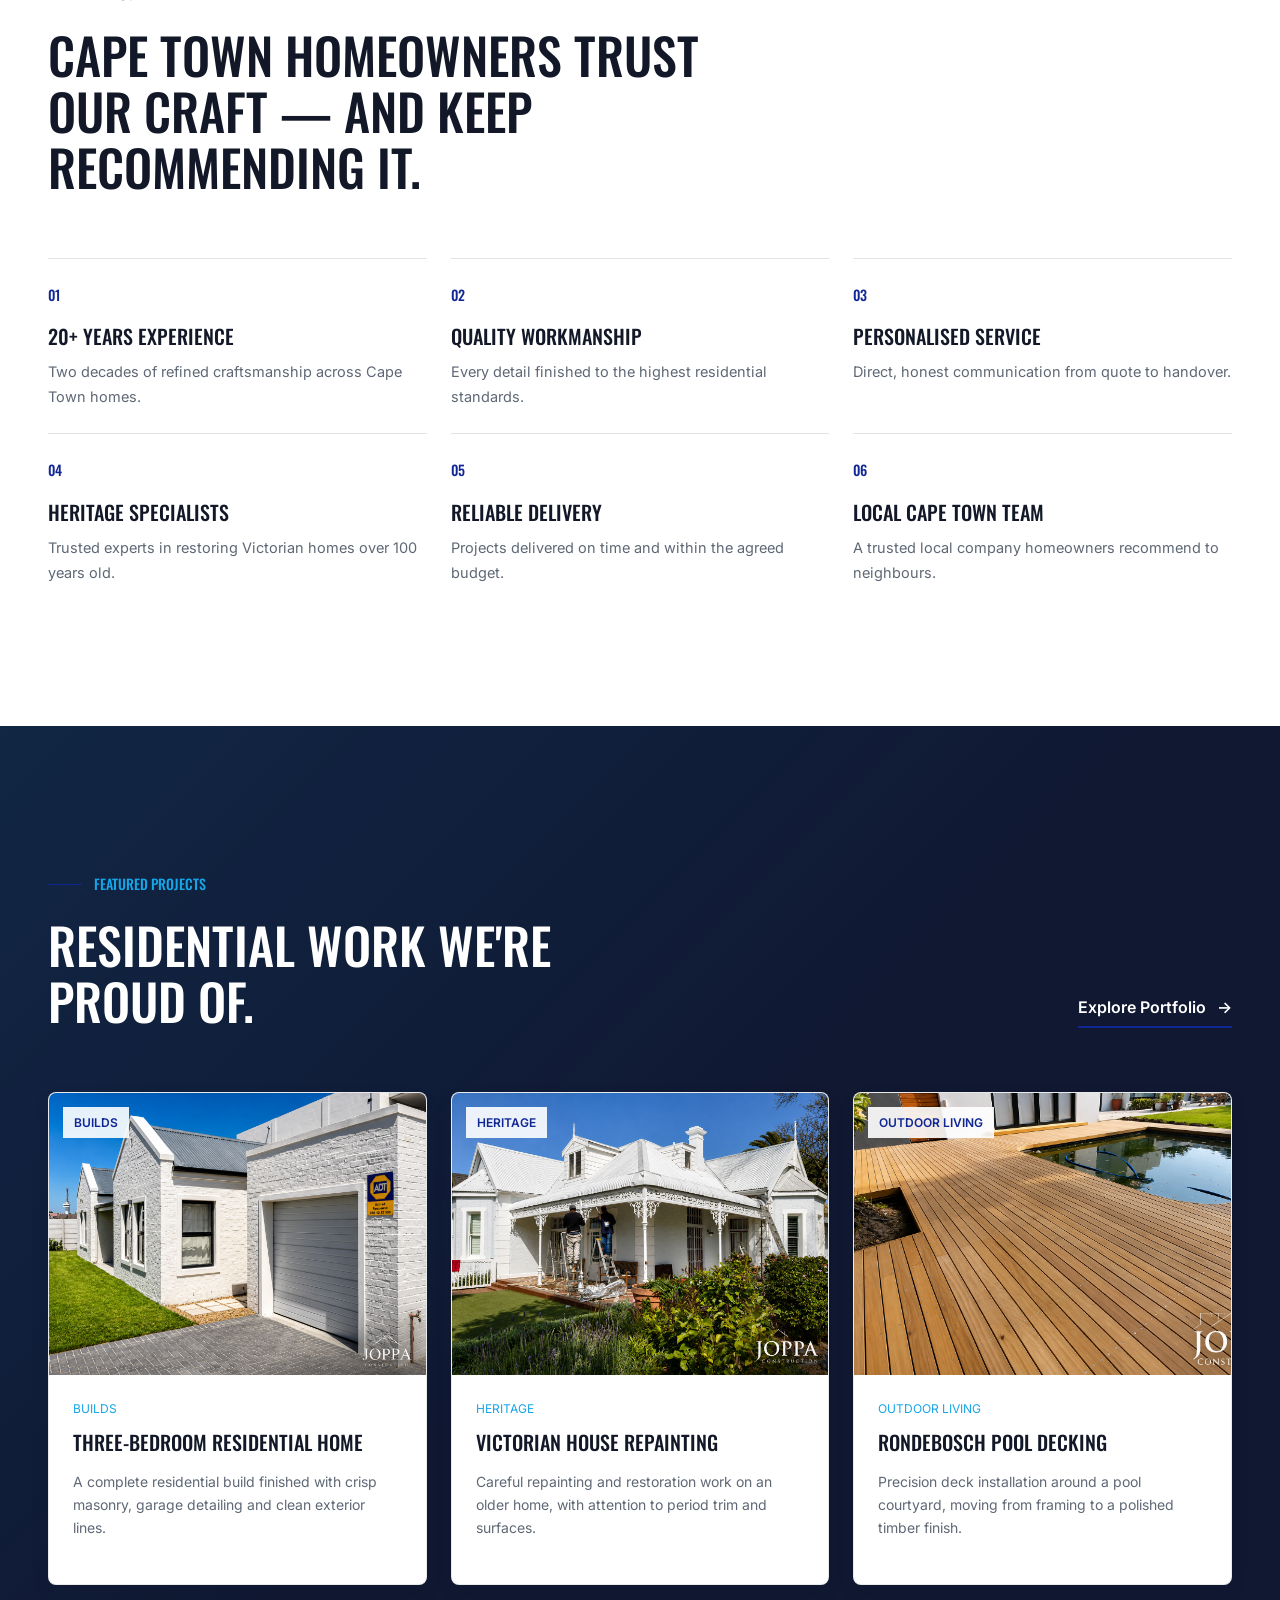
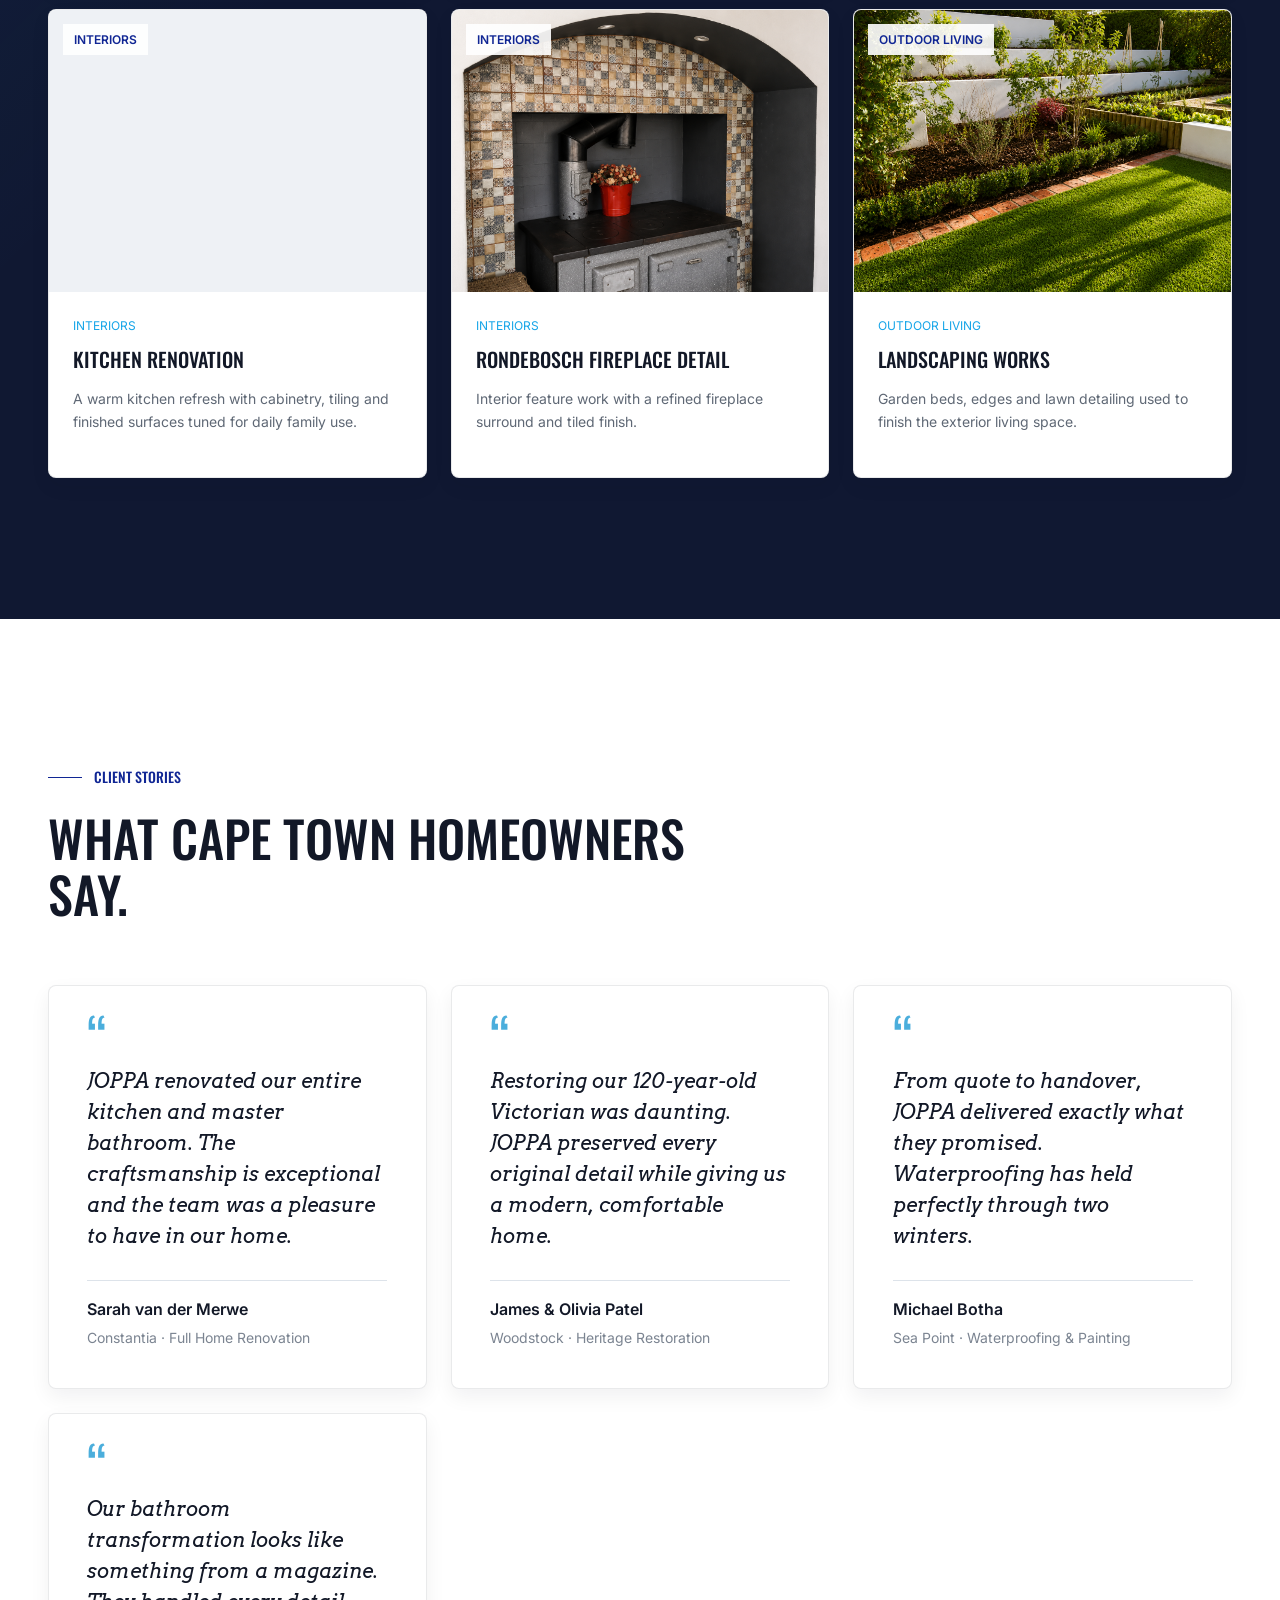
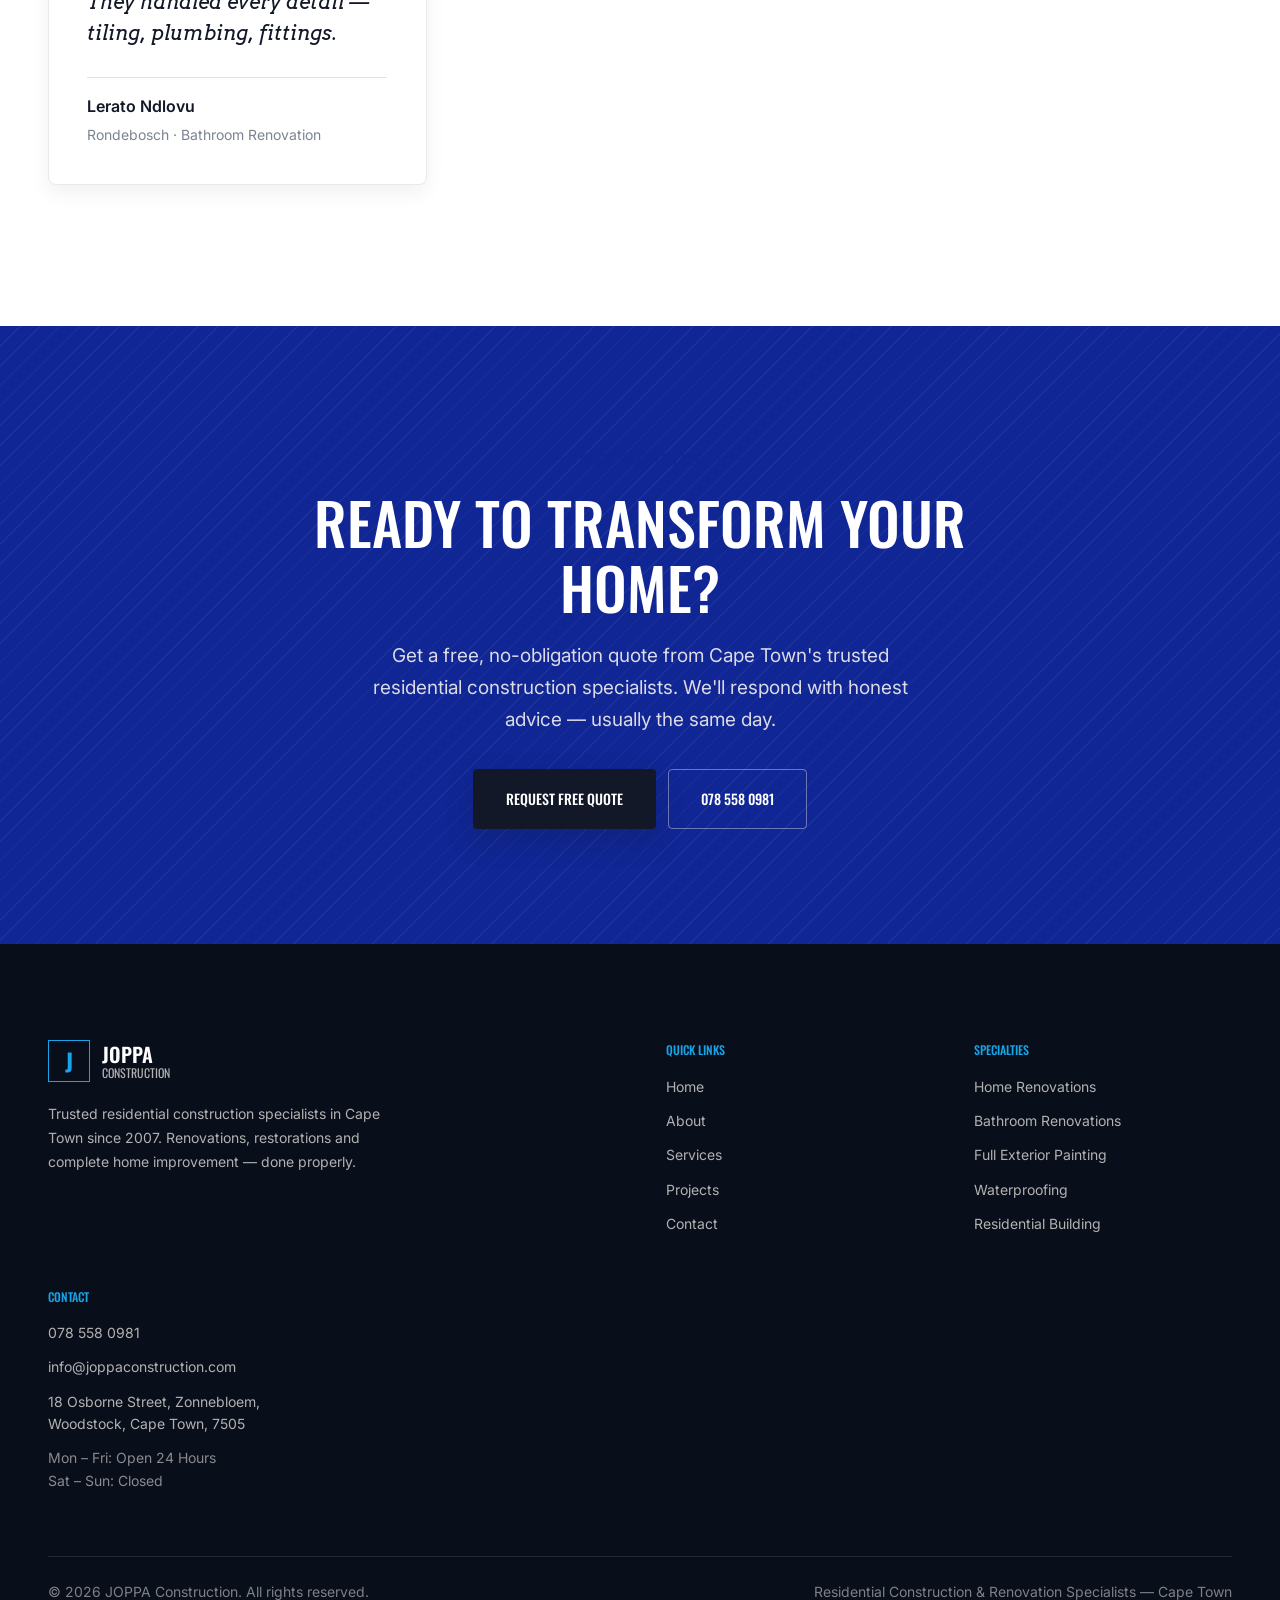
==== commit bf6bf375: "Fix responsive header and project galleries" ====
--- a/public/index.html
+++ b/public/index.html
@@ -38,7 +38,7 @@
   <link href="https://fonts.googleapis.com/css2?family=Inter:wght@400;500;600;700;800&family=Oswald:wght@400;500;600;700&family=Arvo:ital,wght@0,400;1,400&display=swap" rel="stylesheet">
 
   <!-- Styles -->
-  <link rel="stylesheet" href="css/main.css">
+  <link rel="stylesheet" href="css/main.css?v=20260629-responsive">
 
   <!-- Favicon -->
   <link rel="icon" type="image/png" href="assets/joppa-logo.png">
@@ -700,6 +700,6 @@
     WhatsApp Us
   </a>
 
-  <script src="js/main.js"></script>
+  <script src="js/main.js?v=20260629-responsive"></script>
 </body>
 </html>
--- a/public/css/main.css
+++ b/public/css/main.css
@@ -273,15 +273,15 @@
 }
 
 .grid-2 {
-  grid-template-columns: repeat(auto-fit, minmax(320px, 1fr));
+  grid-template-columns: repeat(auto-fit, minmax(min(100%, 320px), 1fr));
 }
 
 .grid-3 {
-  grid-template-columns: repeat(auto-fit, minmax(300px, 1fr));
+  grid-template-columns: repeat(auto-fit, minmax(min(100%, 300px), 1fr));
 }
 
 .grid-4 {
-  grid-template-columns: repeat(auto-fit, minmax(220px, 1fr));
+  grid-template-columns: repeat(auto-fit, minmax(min(100%, 220px), 1fr));
 }
 
 .flex {
@@ -462,6 +462,7 @@
   transition: background-color var(--transition-base), color var(--transition-base), border-color var(--transition-base), transform var(--transition-base), box-shadow var(--transition-base);
   touch-action: manipulation;
   min-height: 48px;
+  max-width: 100%;
 }
 
 .btn-primary {
@@ -475,6 +476,10 @@
   color: var(--color-cream);
   transform: translateY(-2px);
   box-shadow: 0 18px 36px rgba(18, 24, 39, 0.22);
+}
+
+.btn:active {
+  transform: translateY(0);
 }
 
 .btn-secondary {
@@ -570,6 +575,8 @@
   background-color: var(--color-white);
   border-bottom: 1px solid rgba(18, 24, 39, 0.08);
   box-shadow: 0 10px 36px rgba(18, 24, 39, 0.08);
+  -webkit-backdrop-filter: saturate(140%) blur(16px);
+  backdrop-filter: saturate(140%) blur(16px);
   transition: box-shadow var(--transition-slow), border-color var(--transition-slow);
 }
 
@@ -601,12 +608,15 @@
   height: 36px;
   font-size: 0.75rem;
   color: rgba(255, 255, 255, 0.68);
+  overflow: hidden;
+  white-space: nowrap;
 }
 
 .header__topbar-link {
   display: flex;
   align-items: center;
   gap: 0.375rem;
+  min-width: 0;
   font-family: var(--font-display);
   font-weight: 400;
   letter-spacing: 0;
@@ -631,14 +641,16 @@
   display: flex;
   align-items: center;
   justify-content: space-between;
-  gap: var(--space-6);
+  gap: clamp(0.875rem, 2vw, var(--space-6));
   height: 86px;
+  min-width: 0;
 }
 
 .header__logo {
   display: flex;
   align-items: center;
   height: 100%;
+  flex: 0 0 auto;
 }
 
 .header__logo img {
@@ -656,10 +668,13 @@
 .nav {
   display: none;
   align-items: center;
-  gap: clamp(1.5rem, 2.6vw, 2.5rem);
-}
-
-@media (min-width: 880px) {
+  justify-content: center;
+  gap: clamp(1rem, 1.9vw, 2.25rem);
+  min-width: 0;
+  flex: 1 1 auto;
+}
+
+@media (min-width: 1100px) {
   .nav {
     display: flex;
   }
@@ -703,10 +718,11 @@
 .header__actions {
   display: none;
   align-items: center;
-  gap: 1.25rem;
-}
-
-@media (min-width: 880px) {
+  gap: clamp(0.75rem, 1.4vw, 1.25rem);
+  flex: 0 0 auto;
+}
+
+@media (min-width: 1100px) {
   .header__actions {
     display: flex;
   }
@@ -737,17 +753,38 @@
 }
 
 .burger {
-  display: block;
-  background: none;
-  border: none;
+  display: inline-flex;
+  flex-direction: column;
+  align-items: center;
+  justify-content: center;
+  width: 44px;
+  height: 44px;
+  background: rgba(18, 24, 39, 0.04);
+  border: 1px solid rgba(18, 24, 39, 0.1);
+  border-radius: var(--radius-md);
   cursor: pointer;
   color: var(--color-ink);
-  padding: 0.375rem;
-}
-
-@media (min-width: 880px) {
+  padding: 0;
+  flex: 0 0 auto;
+  transition: background-color var(--transition-base), border-color var(--transition-base), color var(--transition-base);
+}
+
+.burger:hover,
+.burger:focus-visible {
+  background-color: var(--color-ink);
+  border-color: var(--color-ink);
+  color: var(--color-cream);
+}
+
+@media (min-width: 1100px) {
   .burger {
     display: none;
+  }
+}
+
+@media (max-width: 1099px) {
+  .header__topbar-inner {
+    justify-content: center;
   }
 }
 
@@ -770,12 +807,12 @@
   width: 24px;
   height: 2px;
   background-color: currentColor;
-  margin: 5px 0;
+  margin: 3px 0;
   transition: transform var(--transition-base), opacity var(--transition-base);
 }
 
 .burger[aria-expanded="true"] .burger__line:nth-child(1) {
-  transform: translateY(7px) rotate(45deg);
+  transform: translateY(8px) rotate(45deg);
 }
 
 .burger[aria-expanded="true"] .burger__line:nth-child(2) {
@@ -783,7 +820,7 @@
 }
 
 .burger[aria-expanded="true"] .burger__line:nth-child(3) {
-  transform: translateY(-7px) rotate(-45deg);
+  transform: translateY(-8px) rotate(-45deg);
 }
 
 .mobile-menu {
@@ -796,6 +833,8 @@
   transform: translateY(-100%);
   transition: opacity var(--transition-slow), transform var(--transition-slow);
   pointer-events: none;
+  overflow-y: auto;
+  overscroll-behavior: contain;
 }
 
 .mobile-menu.open {
@@ -808,7 +847,9 @@
   display: flex;
   flex-direction: column;
   gap: 0.25rem;
-  padding: 6rem clamp(1.75rem, 8vw, 3.5rem) 2.5rem;
+  justify-content: center;
+  min-height: 100dvh;
+  padding: clamp(5rem, 12vh, 7rem) clamp(1.5rem, 8vw, 3.5rem) clamp(2rem, 8vh, 3rem);
 }
 
 .mobile-menu__link {
@@ -845,17 +886,51 @@
   font-weight: 600;
   font-size: var(--text-sm);
   letter-spacing: 0;
+  border-radius: var(--radius-md);
+  transition: background-color var(--transition-base), transform var(--transition-base);
+}
+
+.mobile-menu__cta:hover {
+  background-color: var(--accent-bright);
+  transform: translateY(-2px);
 }
 
 .mobile-menu__close {
   position: absolute;
   top: 1.25rem;
   right: clamp(1.25rem, 5vw, 3rem);
-  background: none;
-  border: none;
+  width: 44px;
+  height: 44px;
+  background: rgba(255, 255, 255, 0.08);
+  border: 1px solid rgba(255, 255, 255, 0.14);
+  border-radius: var(--radius-md);
   color: var(--color-cream);
   font-size: 1.5rem;
   cursor: pointer;
+  line-height: 1;
+  transition: background-color var(--transition-base), color var(--transition-base);
+}
+
+.mobile-menu__close:hover,
+.mobile-menu__close:focus-visible {
+  background-color: var(--color-cream);
+  color: var(--color-ink);
+}
+
+@media (max-height: 620px) {
+  .mobile-menu__container {
+    justify-content: flex-start;
+    gap: 0;
+  }
+
+  .mobile-menu__link {
+    font-size: clamp(1.375rem, 8vh, 1.75rem);
+    padding: 0.625rem 0;
+  }
+
+  .mobile-menu__phone {
+    margin-top: 1.125rem;
+  }
 }
 
 /* --------------------------------------------------------------------------
@@ -1944,7 +2019,7 @@
   display: flex;
   align-items: stretch;
   gap: clamp(0.75rem, 1.8vw, 1.125rem);
-  min-height: clamp(430px, 58vw, 620px);
+  min-height: clamp(520px, 58vw, 680px);
   overflow: visible;
   padding: clamp(0.75rem, 1.5vw, 1rem);
   border: 1px solid rgba(18, 24, 39, 0.08);
@@ -1956,7 +2031,7 @@
 .project-showcase-card {
   position: relative;
   isolation: isolate;
-  flex: 0.7 1 0;
+  flex: 0.74 1 0;
   min-width: 92px;
   overflow: hidden;
   border: 1px solid rgba(18, 24, 39, 0.08);
@@ -1965,20 +2040,15 @@
   color: var(--color-cream);
   cursor: pointer;
   box-shadow: none;
-  transition: flex 0.78s cubic-bezier(0.4, 0, 0.2, 1), box-shadow var(--transition-slow), transform var(--transition-slow), opacity var(--transition-base);
-}
-
-.project-showcase-card:first-child {
-  flex: 1.75 1 0;
-}
-
-.project-gallery:hover .project-showcase-card:first-child:not(:hover) {
-  flex: 0.7 1 0;
+  transition: flex 0.78s cubic-bezier(0.4, 0, 0.2, 1), box-shadow var(--transition-slow), transform var(--transition-slow), opacity var(--transition-base), border-color var(--transition-base);
 }
 
 .project-showcase-card:hover,
-.project-showcase-card:focus {
-  flex: 2.35 1 0;
+.project-showcase-card:focus,
+.project-showcase-card:focus-within,
+.project-showcase-card.is-expanded {
+  flex: 2.8 1 0;
+  border-color: rgba(22, 165, 232, 0.32);
   box-shadow: 0 24px 52px rgba(18, 24, 39, 0.24);
 }
 
@@ -2002,9 +2072,10 @@
   transition: filter 0.7s ease, transform 0.8s cubic-bezier(0.4, 0, 0.2, 1);
 }
 
-.project-gallery:not(:hover) .project-showcase-card:first-child .project-showcase-card__media img,
 .project-showcase-card:hover .project-showcase-card__media img,
-.project-showcase-card:focus .project-showcase-card__media img {
+.project-showcase-card:focus .project-showcase-card__media img,
+.project-showcase-card:focus-within .project-showcase-card__media img,
+.project-showcase-card.is-expanded .project-showcase-card__media img {
   filter: none;
   transform: scale(1.06);
 }
@@ -2025,7 +2096,8 @@
   right: clamp(0.875rem, 2vw, 1.5rem);
   bottom: clamp(0.875rem, 2vw, 1.5rem);
   z-index: 2;
-  width: min(430px, calc(100% - clamp(1.75rem, 4vw, 3rem)));
+  width: min(560px, calc(100% - clamp(1.75rem, 4vw, 3rem)));
+  max-height: calc(100% - clamp(1.75rem, 4vw, 3rem));
   padding: clamp(1rem, 2vw, 1.375rem);
   border: 1px solid rgba(244, 241, 235, 0.16);
   border-radius: var(--radius-lg);
@@ -2035,24 +2107,18 @@
   opacity: 0;
   visibility: hidden;
   transform: translateY(18px);
-  overflow: hidden;
+  overflow: auto;
   transition: opacity 0.28s ease 0s, transform 0.28s ease 0s, visibility 0s linear 0.28s;
 }
 
-.project-showcase-card:first-child .project-showcase-card__body,
 .project-showcase-card:hover .project-showcase-card__body,
-.project-showcase-card:focus .project-showcase-card__body {
+.project-showcase-card:focus .project-showcase-card__body,
+.project-showcase-card:focus-within .project-showcase-card__body,
+.project-showcase-card.is-expanded .project-showcase-card__body {
   opacity: 1;
   visibility: visible;
   transform: none;
   transition-delay: 0.28s, 0.28s, 0s;
-}
-
-.project-gallery:hover .project-showcase-card:first-child:not(:hover) .project-showcase-card__body {
-  opacity: 0;
-  visibility: hidden;
-  transform: translateY(18px);
-  transition-delay: 0s, 0s, 0.22s;
 }
 
 .project-showcase-card__eyebrow {
@@ -2080,6 +2146,96 @@
   line-height: 1.65;
   margin-top: var(--space-3);
   max-width: 34rem;
+}
+
+.project-showcase-card__details {
+  color: rgba(244, 241, 235, 0.82);
+  font-size: var(--text-sm);
+  line-height: 1.65;
+  margin-top: var(--space-3);
+  max-width: 34rem;
+}
+
+.project-showcase-card__chips {
+  display: flex;
+  flex-wrap: wrap;
+  gap: 0.375rem;
+  margin-top: var(--space-4);
+}
+
+.project-showcase-card__chips span {
+  border: 1px solid rgba(244, 241, 235, 0.18);
+  border-radius: var(--radius-pill);
+  color: rgba(244, 241, 235, 0.78);
+  font-size: 0.6875rem;
+  font-weight: 700;
+  letter-spacing: 0;
+  text-transform: uppercase;
+  padding: 0.3125rem 0.5625rem;
+}
+
+.project-showcase-card__gallery {
+  display: grid;
+  grid-template-columns: repeat(auto-fill, minmax(58px, 1fr));
+  gap: 0.375rem;
+  max-height: 172px;
+  overflow-y: auto;
+  margin-top: var(--space-5);
+  padding-right: 0.25rem;
+}
+
+.project-showcase-card__thumb {
+  display: block;
+  width: 100%;
+  aspect-ratio: 4 / 3;
+  padding: 0;
+  border: 1px solid rgba(244, 241, 235, 0.16);
+  border-radius: var(--radius-md);
+  overflow: hidden;
+  background-color: rgba(244, 241, 235, 0.08);
+  cursor: pointer;
+  opacity: 0.72;
+  transition: opacity var(--transition-base), border-color var(--transition-base), transform var(--transition-base);
+}
+
+.project-showcase-card__thumb:hover,
+.project-showcase-card__thumb:focus-visible,
+.project-showcase-card__thumb.active {
+  opacity: 1;
+  border-color: var(--accent-bright);
+  transform: translateY(-2px);
+}
+
+.project-showcase-card__thumb img {
+  width: 100%;
+  height: 100%;
+  object-fit: cover;
+}
+
+.project-showcase-card__toggle {
+  display: inline-flex;
+  align-items: center;
+  justify-content: center;
+  width: 100%;
+  margin-top: var(--space-5);
+  padding: 0.75rem 0.875rem;
+  border: 1px solid rgba(244, 241, 235, 0.22);
+  border-radius: var(--radius-md);
+  background-color: rgba(244, 241, 235, 0.08);
+  color: var(--color-cream);
+  font-family: var(--font-display);
+  font-size: var(--text-xs);
+  font-weight: 500;
+  letter-spacing: 0;
+  text-transform: uppercase;
+  cursor: pointer;
+  transition: background-color var(--transition-base), border-color var(--transition-base);
+}
+
+.project-showcase-card__toggle:hover,
+.project-showcase-card__toggle:focus-visible {
+  background-color: var(--accent);
+  border-color: var(--accent);
 }
 
 .project-showcase-card__meta {
@@ -2141,9 +2297,10 @@
 
 .project-collection__thumbs {
   display: grid;
-  grid-template-rows: repeat(4, minmax(0, 1fr));
+  grid-auto-rows: minmax(62px, 1fr);
   gap: 1px;
   background-color: var(--color-cream);
+  overflow-y: auto;
 }
 
 .project-collection__body {
@@ -2194,32 +2351,59 @@
   }
 
   .project-showcase-card,
-  .project-showcase-card:first-child,
-  .project-gallery:hover .project-showcase-card:first-child:not(:hover),
   .project-showcase-card:hover,
-  .project-showcase-card:focus {
+  .project-showcase-card:focus,
+  .project-showcase-card:focus-within,
+  .project-showcase-card.is-expanded {
     flex: none;
     min-width: 0;
-    min-height: 380px;
+    min-height: 0;
   }
 
   .project-showcase-card__media img,
-  .project-gallery:not(:hover) .project-showcase-card:first-child .project-showcase-card__media img,
   .project-showcase-card:hover .project-showcase-card__media img,
-  .project-showcase-card:focus .project-showcase-card__media img {
+  .project-showcase-card:focus .project-showcase-card__media img,
+  .project-showcase-card:focus-within .project-showcase-card__media img,
+  .project-showcase-card.is-expanded .project-showcase-card__media img {
     filter: none;
     transform: none;
   }
 
+  .project-showcase-card__media,
+  .project-showcase-card__shade {
+    position: relative;
+  }
+
+  .project-showcase-card__media {
+    aspect-ratio: 16 / 10;
+    min-height: 240px;
+  }
+
+  .project-showcase-card__shade {
+    display: none;
+  }
+
   .project-showcase-card__body,
-  .project-showcase-card:first-child .project-showcase-card__body,
-  .project-gallery:hover .project-showcase-card:first-child:not(:hover) .project-showcase-card__body {
+  .project-showcase-card:hover .project-showcase-card__body,
+  .project-showcase-card:focus .project-showcase-card__body,
+  .project-showcase-card:focus-within .project-showcase-card__body,
+  .project-showcase-card.is-expanded .project-showcase-card__body {
+    position: relative;
+    inset: auto;
+    width: auto;
+    max-height: none;
     opacity: 1;
+    visibility: visible;
     transform: none;
-  }
-
-  .project-showcase-card__text {
-    display: none;
+    background: var(--color-ink);
+    border: 0;
+    border-radius: 0;
+    transition: none;
+  }
+
+  .project-showcase-card__gallery {
+    max-height: none;
+    grid-template-columns: repeat(auto-fill, minmax(72px, 1fr));
   }
 }
 
@@ -2239,7 +2423,7 @@
   }
 
   .project-collection__thumbs {
-    grid-template-columns: repeat(4, minmax(0, 1fr));
+    grid-template-columns: repeat(auto-fill, minmax(72px, 1fr));
     grid-template-rows: none;
     min-height: 82px;
   }
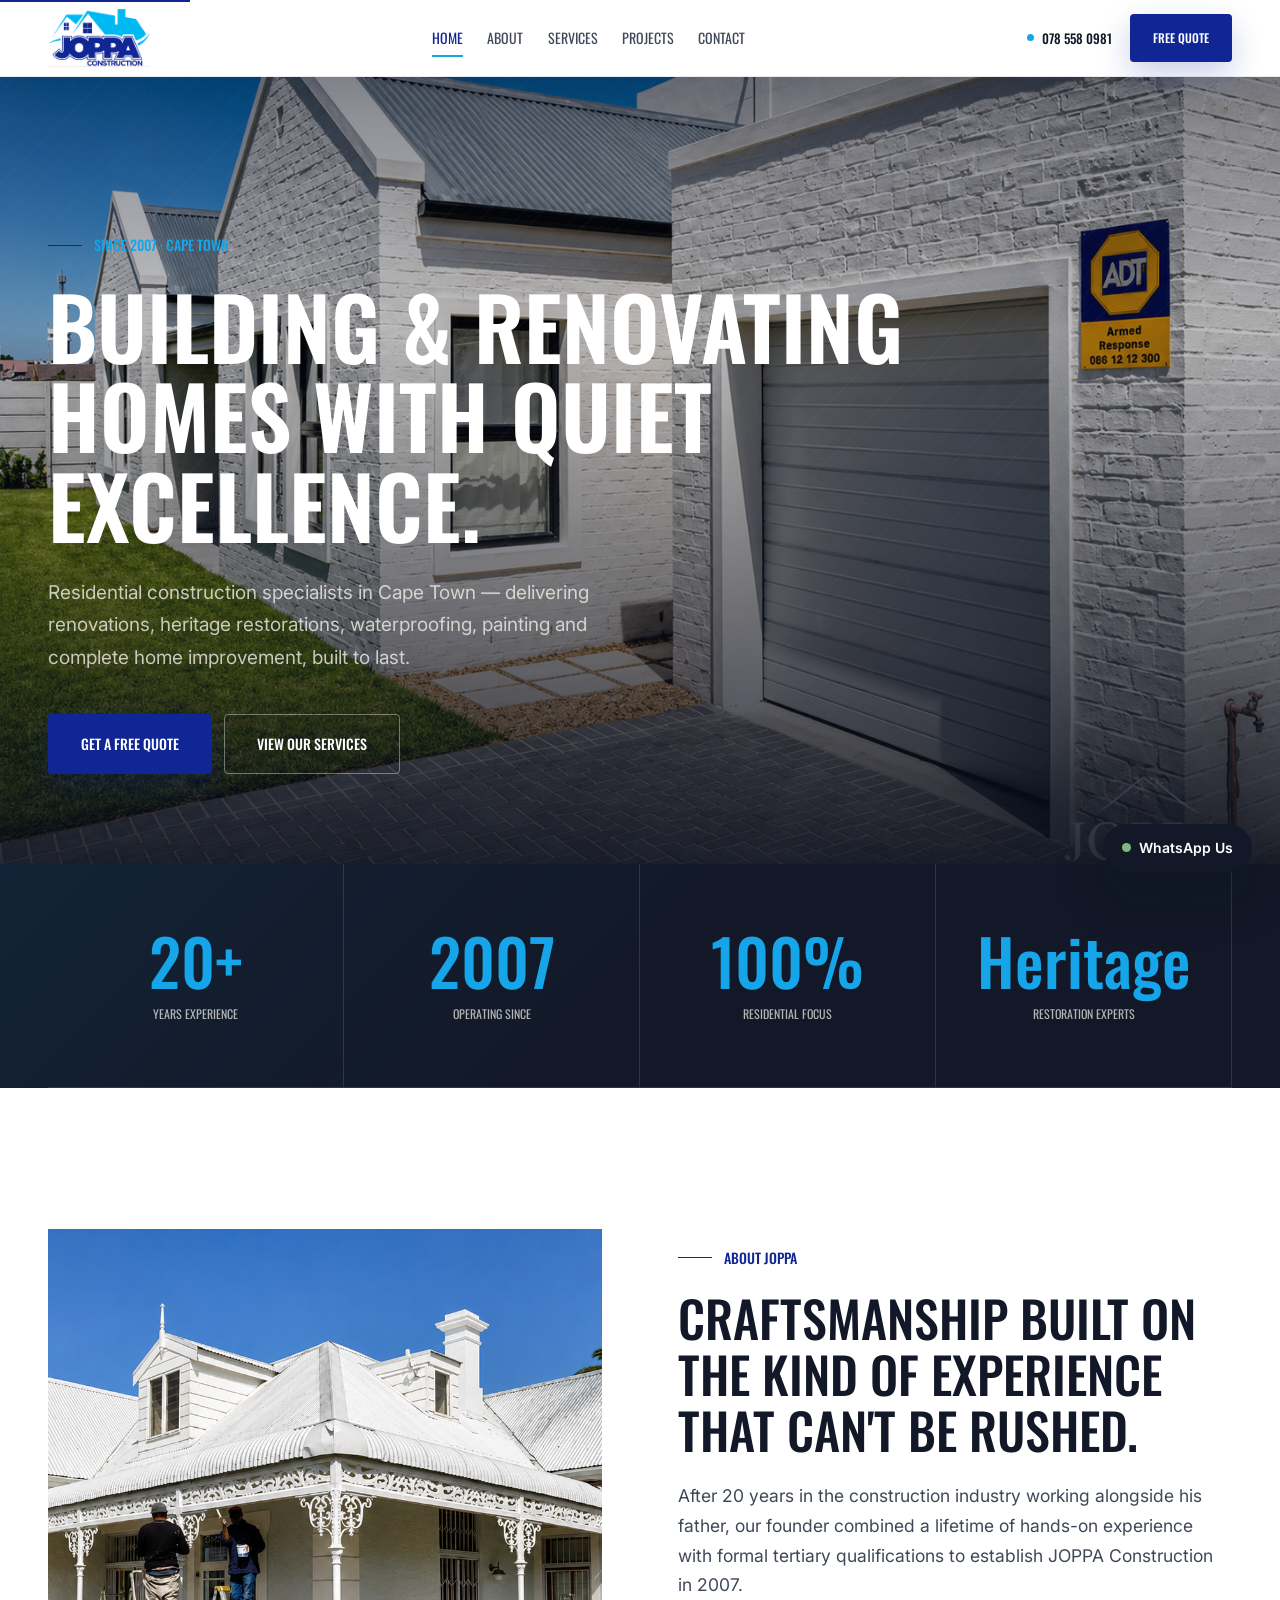
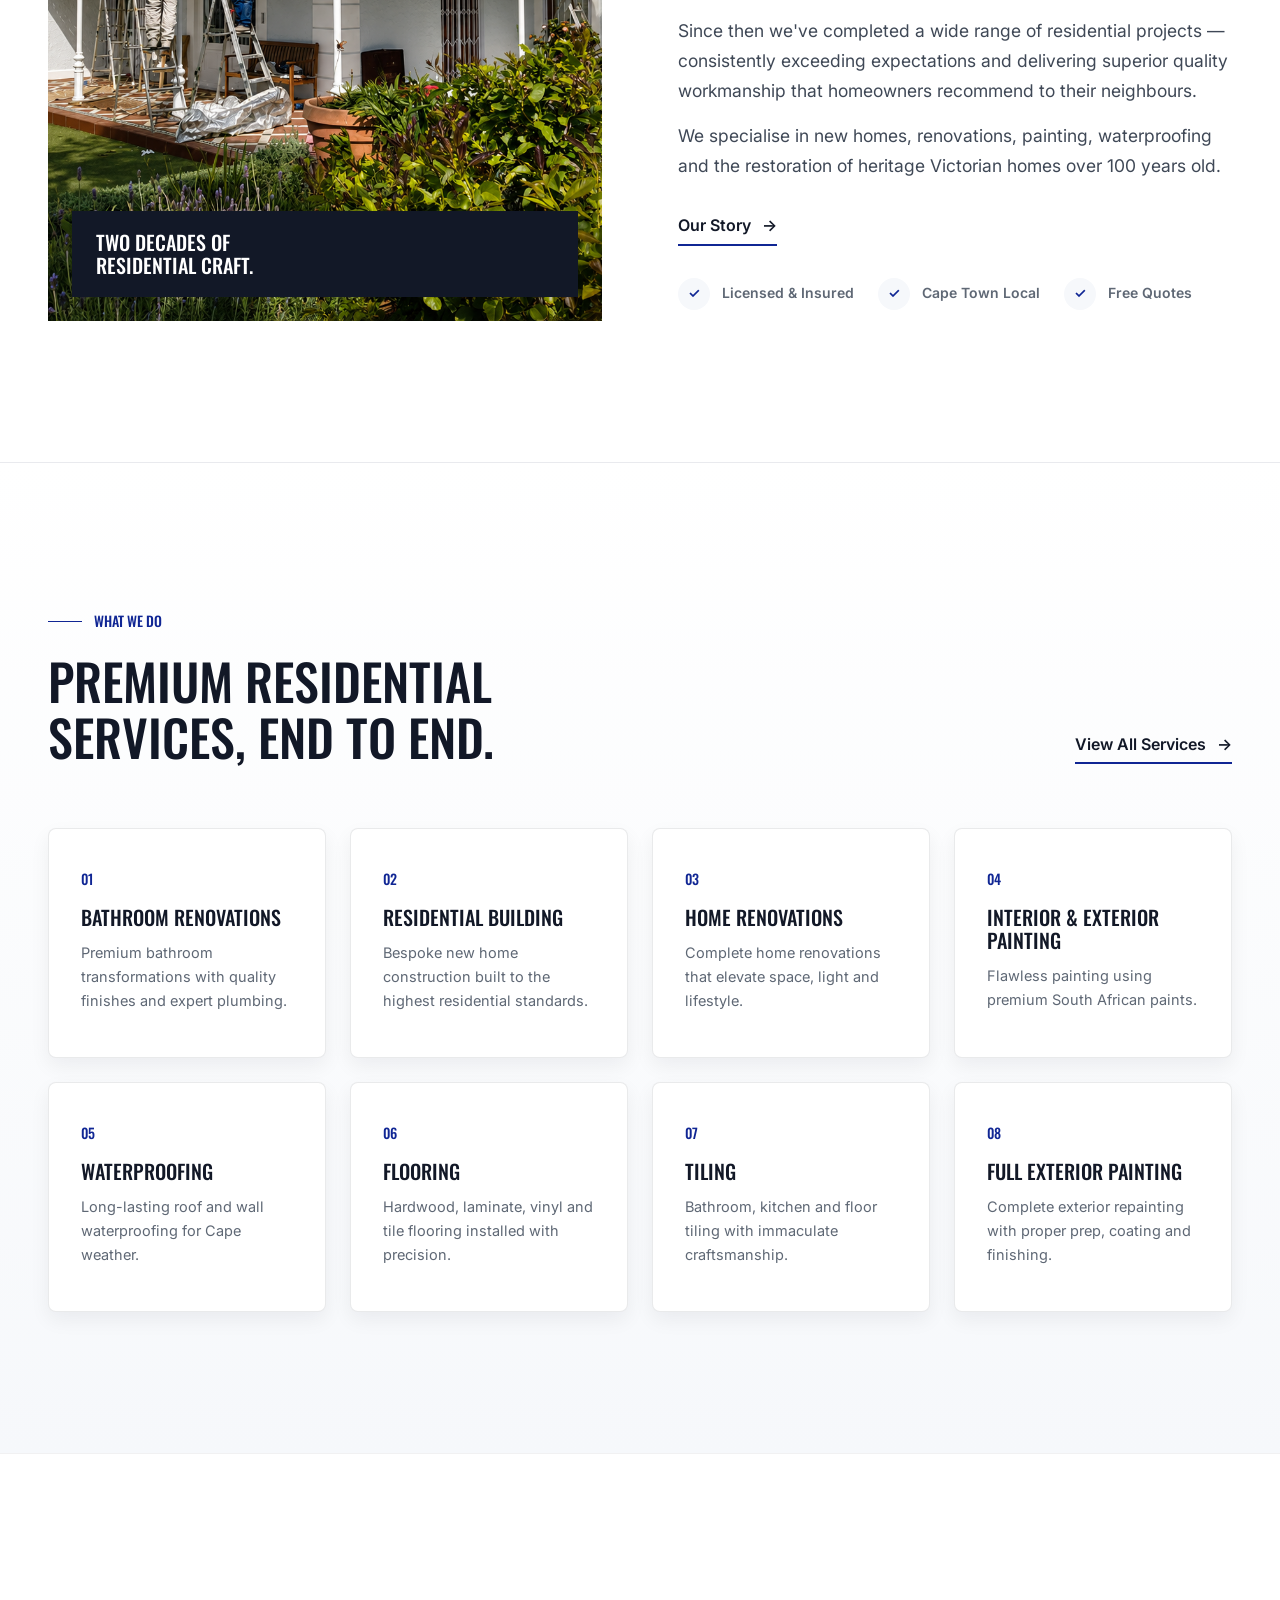
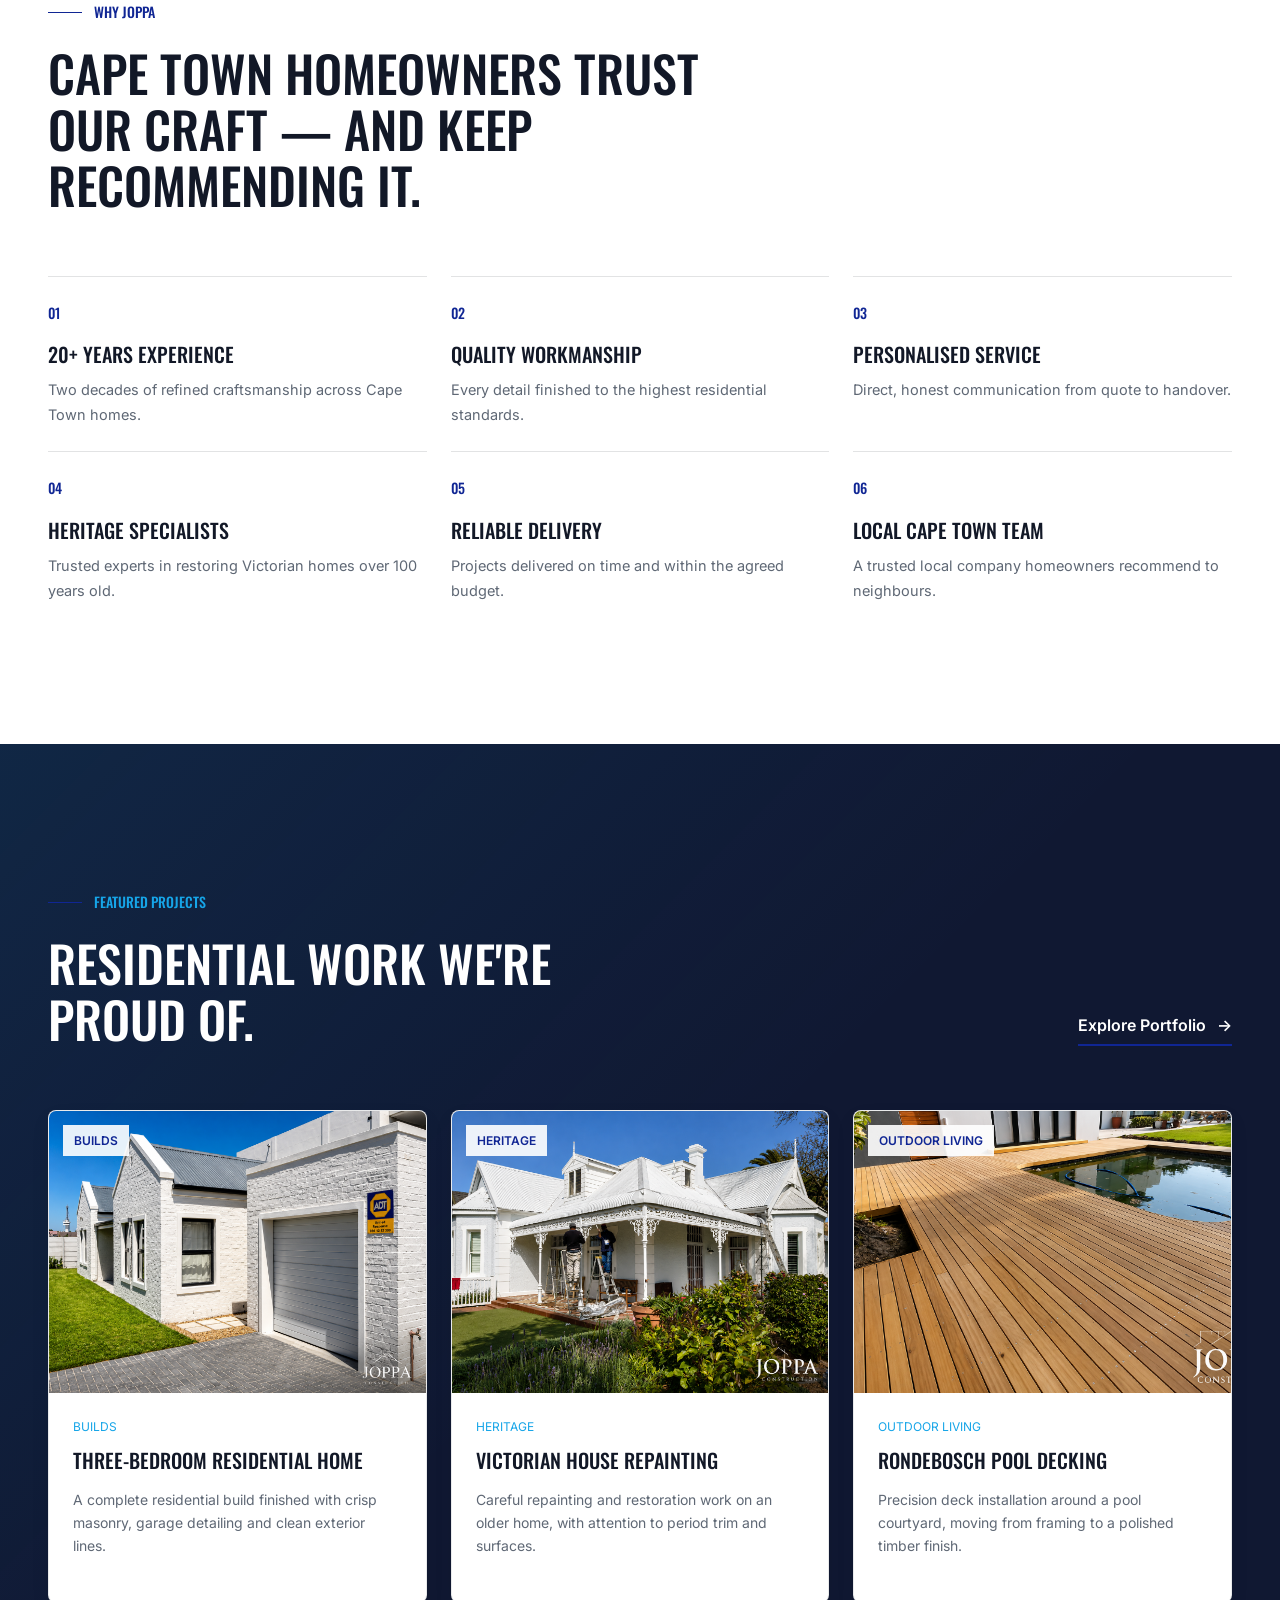
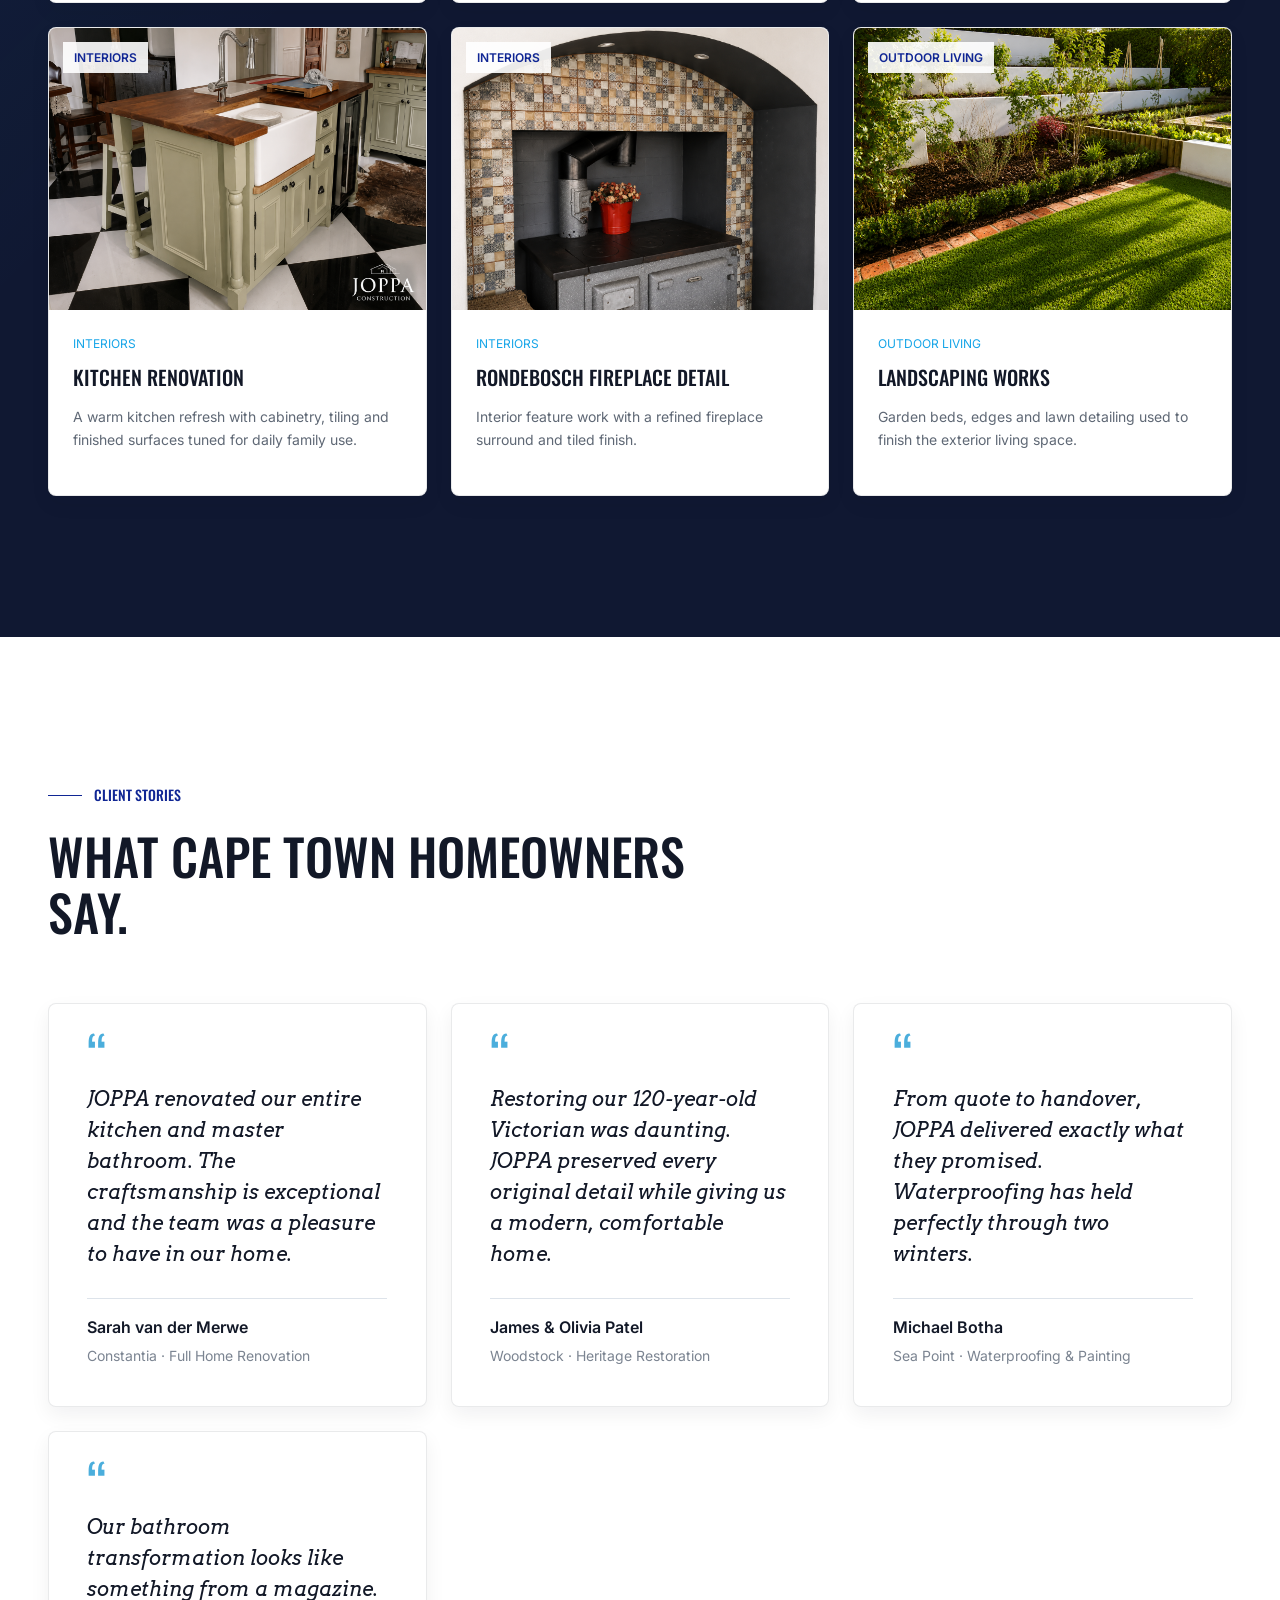
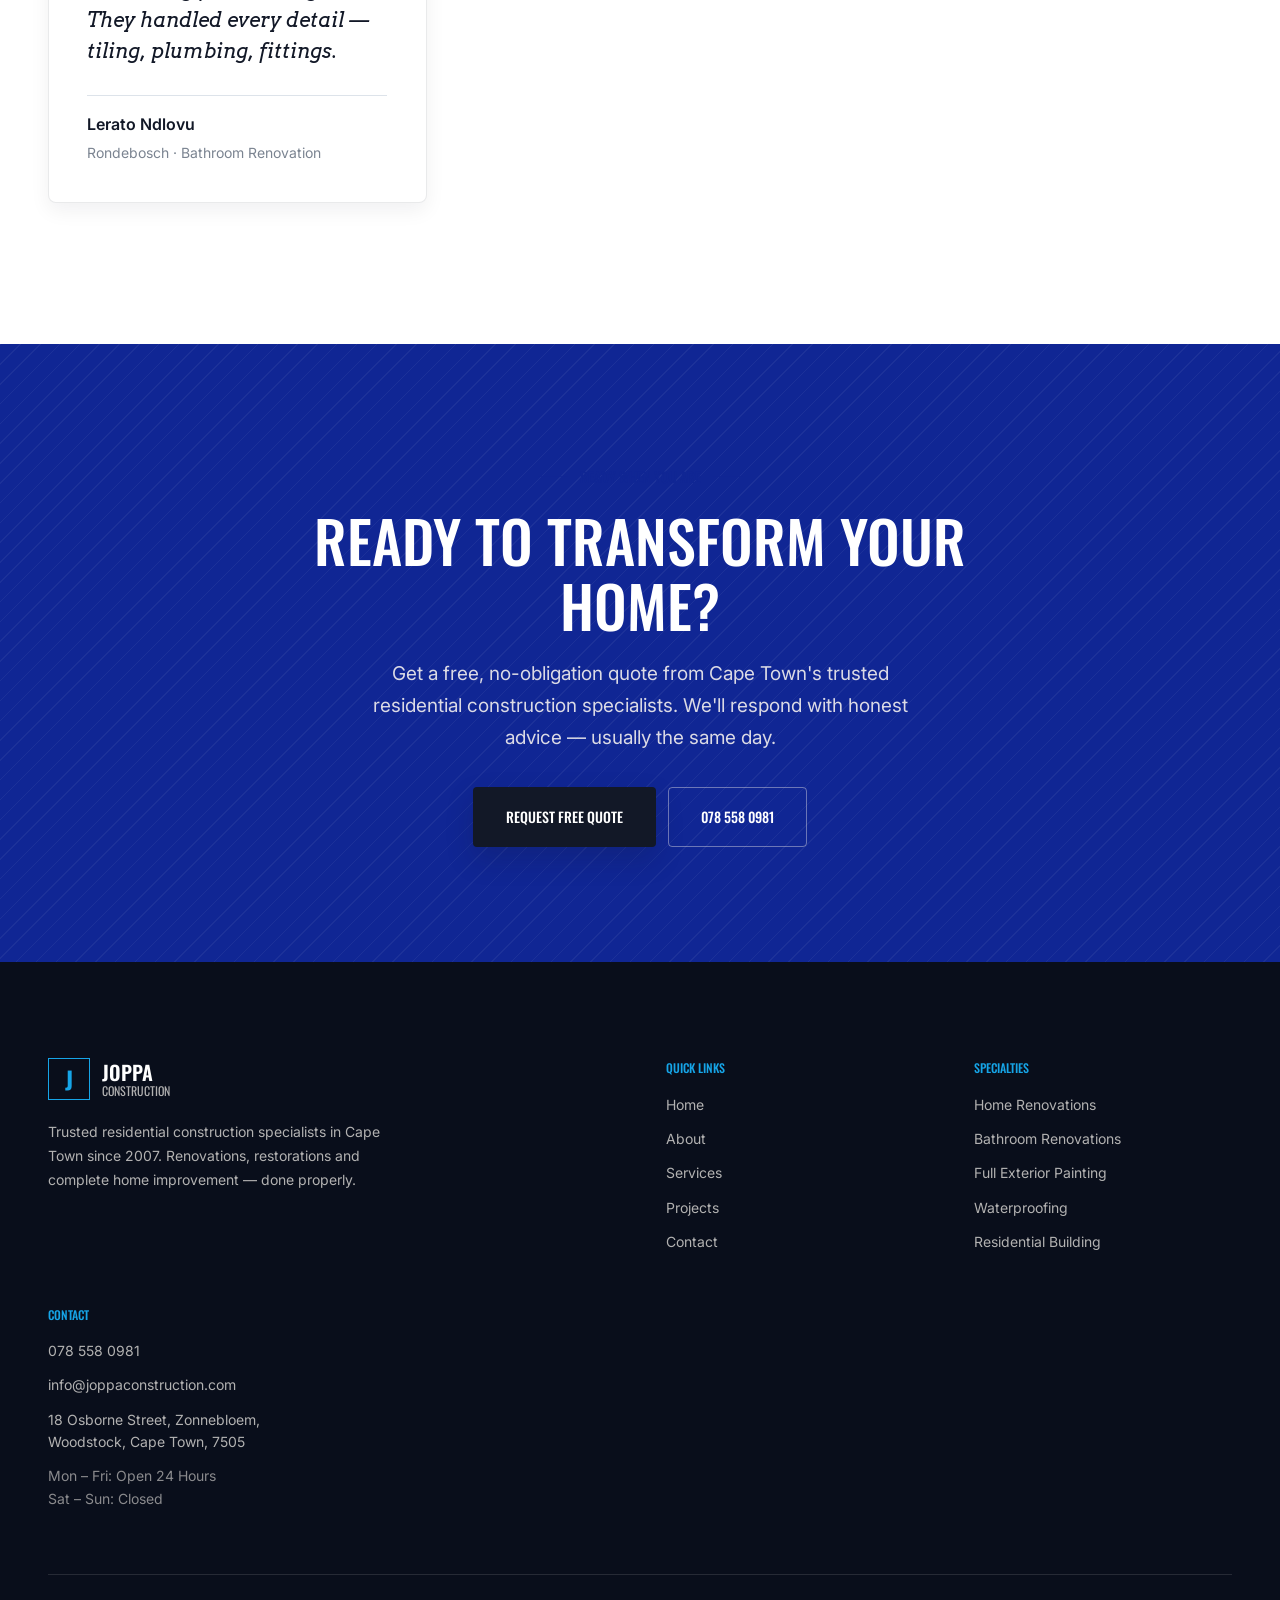
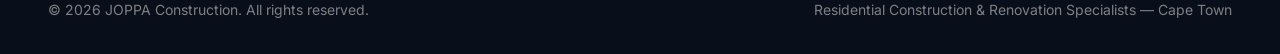
==== commit e38cdb47: "Refine header projects and motion performance" ====
--- a/public/index.html
+++ b/public/index.html
@@ -36,9 +36,11 @@
   <link rel="preconnect" href="https://fonts.googleapis.com">
   <link rel="preconnect" href="https://fonts.gstatic.com" crossorigin>
   <link href="https://fonts.googleapis.com/css2?family=Inter:wght@400;500;600;700;800&family=Oswald:wght@400;500;600;700&family=Arvo:ital,wght@0,400;1,400&display=swap" rel="stylesheet">
+  <link rel="preload" as="image" href="assets/joppa-logo.png" fetchpriority="high">
+  <link rel="preload" as="image" href="assets/Tokai%20Project/tokai3bedroom1.png" fetchpriority="high">
 
   <!-- Styles -->
-  <link rel="stylesheet" href="css/main.css?v=20260629-responsive">
+  <link rel="stylesheet" href="css/main.css?v=20260630-fast-motion">
 
   <!-- Favicon -->
   <link rel="icon" type="image/png" href="assets/joppa-logo.png">
@@ -134,7 +136,7 @@
     <!-- Main header bar -->
     <div class="container header__main">
       <a href="#home" class="header__logo" aria-label="JOPPA Construction — Home">
-        <img src="assets/joppa-logo.png" alt="JOPPA Construction logo" width="180" height="48">
+        <img src="assets/joppa-logo.png" alt="JOPPA Construction logo" width="180" height="48" loading="eager" fetchpriority="high" decoding="async">
       </a>
 
       <nav class="nav" aria-label="Main navigation">
@@ -510,6 +512,10 @@
           <div class="filter-bar reveal" id="project-filters" role="group" aria-label="Filter projects by category">
             <!-- Injected by JS -->
           </div>
+
+          <section class="project-detail hidden" id="project-detail" aria-live="polite" aria-label="Selected project details">
+            <!-- Injected by JS -->
+          </section>
 
           <div class="project-gallery reveal-group" id="projects-grid" role="list">
             <!-- Injected by JS -->
@@ -700,6 +706,6 @@
     WhatsApp Us
   </a>
 
-  <script src="js/main.js?v=20260629-responsive"></script>
+  <script src="js/main.js?v=20260630-fast-motion"></script>
 </body>
 </html>
--- a/public/css/main.css
+++ b/public/css/main.css
@@ -100,7 +100,7 @@
   --transition-fast: 0.15s ease;
   --transition-base: 0.25s ease;
   --transition-slow: 0.4s cubic-bezier(0.22, 1, 0.36, 1);
-  --transition-reveal: 0.9s cubic-bezier(0.22, 1, 0.36, 1);
+  --transition-reveal: 0.24s ease;
 }
 
 /* --------------------------------------------------------------------------
@@ -586,18 +586,12 @@
 }
 
 .header--scrolled .header__topbar {
-  max-height: 36px;
-  opacity: 1;
+  display: none;
 }
 
 /* Top utility bar */
 .header__topbar {
-  max-height: 36px;
-  opacity: 1;
-  overflow: hidden;
-  background-color: var(--color-midnight);
-  border-bottom: 1px solid rgba(255, 255, 255, 0.08);
-  transition: max-height var(--transition-slow), opacity var(--transition-base), border-color var(--transition-slow);
+  display: none;
 }
 
 .header__topbar-inner {
@@ -642,7 +636,7 @@
   align-items: center;
   justify-content: space-between;
   gap: clamp(0.875rem, 2vw, var(--space-6));
-  height: 86px;
+  height: 76px;
   min-width: 0;
 }
 
@@ -654,15 +648,15 @@
 }
 
 .header__logo img {
-  width: clamp(112px, 10vw, 136px);
+  width: clamp(100px, 8vw, 122px);
   height: auto;
-  max-height: 76px;
+  max-height: 66px;
   filter: none;
   transition: width var(--transition-slow);
 }
 
 .header--scrolled .header__logo img {
-  width: clamp(104px, 9vw, 124px);
+  width: clamp(96px, 7.5vw, 114px);
 }
 
 .nav {
@@ -789,16 +783,13 @@
 }
 
 @media (max-width: 640px) {
-  .header__topbar {
-    display: none;
-  }
-
   .header__main {
-    height: 78px;
+    height: 70px;
   }
 
   .header__logo img {
-    width: 116px;
+    width: 102px;
+    max-height: 58px;
   }
 }
 
@@ -938,7 +929,7 @@
    -------------------------------------------------------------------------- */
 .hero {
   position: relative;
-  min-height: clamp(620px, 94vh, 960px);
+  min-height: clamp(620px, 96svh, 920px);
   display: flex;
   align-items: flex-end;
   overflow: hidden;
@@ -956,19 +947,7 @@
 .hero__bg {
   background-size: cover;
   background-position: center;
-  transform: scale(1);
-  animation: heroZoom 18s ease-out forwards;
-}
-
-@keyframes heroZoom {
-  from { transform: scale(1); }
-  to { transform: scale(1.12); }
-}
-
-@media (prefers-reduced-motion: reduce) {
-  .hero__bg {
-    animation: none;
-  }
+  transform: none;
 }
 
 .hero__texture {
@@ -993,7 +972,7 @@
 .hero__content {
   position: relative;
   width: 100%;
-  padding-bottom: clamp(3.5rem, 8vw, 6.875rem);
+  padding-bottom: clamp(3rem, 7vw, 6rem);
   z-index: 1;
 }
 
@@ -1030,7 +1009,7 @@
   position: relative;
   background-color: var(--color-navy);
   color: var(--text-light);
-  padding: clamp(8.5rem, 17vw, 12rem) 0 clamp(3.5rem, 8vw, 6rem);
+  padding: clamp(7rem, 14vw, 10.5rem) 0 clamp(3.5rem, 8vw, 6rem);
   overflow: hidden;
 }
 
@@ -1877,8 +1856,8 @@
    15. Reveal animations
    -------------------------------------------------------------------------- */
 .reveal {
-  opacity: 0;
-  transform: translateY(30px);
+  opacity: 1;
+  transform: none;
   transition: opacity var(--transition-reveal), transform var(--transition-reveal);
   transition-delay: 0ms;
 }
@@ -1888,14 +1867,9 @@
   transform: none;
 }
 
-.reveal-group > .reveal:nth-child(1) { transition-delay: 0ms; }
-.reveal-group > .reveal:nth-child(2) { transition-delay: 80ms; }
-.reveal-group > .reveal:nth-child(3) { transition-delay: 160ms; }
-.reveal-group > .reveal:nth-child(4) { transition-delay: 240ms; }
-.reveal-group > .reveal:nth-child(5) { transition-delay: 320ms; }
-.reveal-group > .reveal:nth-child(6) { transition-delay: 400ms; }
-.reveal-group > .reveal:nth-child(7) { transition-delay: 480ms; }
-.reveal-group > .reveal:nth-child(8) { transition-delay: 560ms; }
+.reveal-group > .reveal {
+  transition-delay: 0ms;
+}
 
 @media (prefers-reduced-motion: reduce) {
   .reveal {
@@ -2019,7 +1993,8 @@
   display: flex;
   align-items: stretch;
   gap: clamp(0.75rem, 1.8vw, 1.125rem);
-  min-height: clamp(520px, 58vw, 680px);
+  height: clamp(460px, 52vw, 620px);
+  min-height: 0;
   overflow: visible;
   padding: clamp(0.75rem, 1.5vw, 1rem);
   border: 1px solid rgba(18, 24, 39, 0.08);
@@ -2045,11 +2020,15 @@
 
 .project-showcase-card:hover,
 .project-showcase-card:focus,
-.project-showcase-card:focus-within,
-.project-showcase-card.is-expanded {
-  flex: 2.8 1 0;
+.project-showcase-card:focus-within {
+  flex: 2.35 1 0;
   border-color: rgba(22, 165, 232, 0.32);
   box-shadow: 0 24px 52px rgba(18, 24, 39, 0.24);
+}
+
+.project-showcase-card.is-selected {
+  border-color: var(--accent-bright);
+  box-shadow: 0 0 0 3px rgba(22, 165, 232, 0.18);
 }
 
 .project-showcase-card:focus {
@@ -2075,7 +2054,7 @@
 .project-showcase-card:hover .project-showcase-card__media img,
 .project-showcase-card:focus .project-showcase-card__media img,
 .project-showcase-card:focus-within .project-showcase-card__media img,
-.project-showcase-card.is-expanded .project-showcase-card__media img {
+.project-showcase-card.is-selected .project-showcase-card__media img {
   filter: none;
   transform: scale(1.06);
 }
@@ -2090,101 +2069,85 @@
   );
 }
 
-.project-showcase-card__body {
+.project-showcase-card__caption {
   position: absolute;
-  left: clamp(0.875rem, 2vw, 1.5rem);
-  right: clamp(0.875rem, 2vw, 1.5rem);
-  bottom: clamp(0.875rem, 2vw, 1.5rem);
+  left: clamp(0.875rem, 1.8vw, 1.25rem);
+  right: clamp(0.875rem, 1.8vw, 1.25rem);
+  bottom: clamp(0.875rem, 1.8vw, 1.25rem);
   z-index: 2;
-  width: min(560px, calc(100% - clamp(1.75rem, 4vw, 3rem)));
-  max-height: calc(100% - clamp(1.75rem, 4vw, 3rem));
-  padding: clamp(1rem, 2vw, 1.375rem);
-  border: 1px solid rgba(244, 241, 235, 0.16);
-  border-radius: var(--radius-lg);
-  background: rgba(9, 14, 27, 0.72);
-  -webkit-backdrop-filter: blur(18px);
-  backdrop-filter: blur(18px);
-  opacity: 0;
-  visibility: hidden;
-  transform: translateY(18px);
-  overflow: auto;
-  transition: opacity 0.28s ease 0s, transform 0.28s ease 0s, visibility 0s linear 0.28s;
-}
-
-.project-showcase-card:hover .project-showcase-card__body,
-.project-showcase-card:focus .project-showcase-card__body,
-.project-showcase-card:focus-within .project-showcase-card__body,
-.project-showcase-card.is-expanded .project-showcase-card__body {
-  opacity: 1;
-  visibility: visible;
-  transform: none;
-  transition-delay: 0.28s, 0.28s, 0s;
-}
-
-.project-showcase-card__eyebrow {
+  display: grid;
+  gap: 0.375rem;
+  max-width: 280px;
+  color: var(--color-cream);
+  transition: opacity var(--transition-base), transform var(--transition-base);
+}
+
+.project-showcase-card__caption span {
+  color: var(--accent-bright);
   font-size: var(--text-xs);
   font-weight: 700;
   letter-spacing: 0;
   text-transform: uppercase;
-  color: var(--accent-bright);
-  margin-bottom: var(--space-3);
-}
-
-.project-showcase-card__title {
-  font-family: var(--font-display);
-  font-size: clamp(1.375rem, 2.6vw, 2rem);
-  font-weight: 500;
-  text-transform: uppercase;
-  letter-spacing: 0;
-  line-height: 1.12;
-  color: var(--color-cream);
-}
-
-.project-showcase-card__text {
-  color: rgba(244, 241, 235, 0.78);
-  font-size: var(--text-sm);
-  line-height: 1.65;
-  margin-top: var(--space-3);
-  max-width: 34rem;
-}
-
-.project-showcase-card__details {
-  color: rgba(244, 241, 235, 0.82);
-  font-size: var(--text-sm);
-  line-height: 1.65;
-  margin-top: var(--space-3);
-  max-width: 34rem;
-}
-
-.project-showcase-card__chips {
-  display: flex;
-  flex-wrap: wrap;
-  gap: 0.375rem;
-  margin-top: var(--space-4);
-}
-
-.project-showcase-card__chips span {
-  border: 1px solid rgba(244, 241, 235, 0.18);
-  border-radius: var(--radius-pill);
-  color: rgba(244, 241, 235, 0.78);
-  font-size: 0.6875rem;
+}
+
+.project-showcase-card__caption strong {
+  font-family: var(--font-display);
+  font-size: clamp(1.125rem, 2vw, 1.625rem);
+  font-weight: 500;
+  line-height: 1.05;
+  text-transform: uppercase;
+}
+
+.project-showcase-card__caption em {
+  color: rgba(244, 241, 235, 0.74);
+  font-size: var(--text-xs);
+  font-style: normal;
   font-weight: 700;
-  letter-spacing: 0;
-  text-transform: uppercase;
-  padding: 0.3125rem 0.5625rem;
-}
-
-.project-showcase-card__gallery {
+  text-transform: uppercase;
+}
+
+.project-detail {
+  margin-bottom: clamp(1.25rem, 3vw, 2rem);
+  overflow: hidden;
+  border-radius: var(--radius-lg);
+  background:
+    linear-gradient(145deg, rgba(22, 165, 232, 0.12), transparent 44%),
+    var(--color-ink);
+  color: var(--color-cream);
+  box-shadow: var(--shadow-lg);
+}
+
+.project-detail__layout {
   display: grid;
-  grid-template-columns: repeat(auto-fill, minmax(58px, 1fr));
-  gap: 0.375rem;
-  max-height: 172px;
+  grid-template-columns: minmax(0, 1.35fr) minmax(320px, 0.65fr);
+  min-height: clamp(440px, 48vw, 640px);
+}
+
+.project-detail__media {
+  display: grid;
+  grid-template-rows: minmax(0, 1fr) auto;
+  min-width: 0;
+  background-color: var(--color-midnight);
+}
+
+.project-detail__image {
+  width: 100%;
+  height: 100%;
+  min-height: 360px;
+  object-fit: cover;
+}
+
+.project-detail__thumbs {
+  display: grid;
+  grid-template-columns: repeat(auto-fill, minmax(78px, 1fr));
+  gap: 0.5rem;
+  max-height: 188px;
   overflow-y: auto;
-  margin-top: var(--space-5);
-  padding-right: 0.25rem;
-}
-
-.project-showcase-card__thumb {
+  padding: var(--space-4);
+  border-top: 1px solid rgba(244, 241, 235, 0.12);
+}
+
+.project-detail__thumb {
   display: block;
   width: 100%;
   aspect-ratio: 4 / 3;
@@ -2198,57 +2161,101 @@
   transition: opacity var(--transition-base), border-color var(--transition-base), transform var(--transition-base);
 }
 
-.project-showcase-card__thumb:hover,
-.project-showcase-card__thumb:focus-visible,
-.project-showcase-card__thumb.active {
+.project-detail__thumb:hover,
+.project-detail__thumb:focus-visible,
+.project-detail__thumb.active {
   opacity: 1;
   border-color: var(--accent-bright);
   transform: translateY(-2px);
 }
 
-.project-showcase-card__thumb img {
+.project-detail__thumb img {
   width: 100%;
   height: 100%;
   object-fit: cover;
 }
 
-.project-showcase-card__toggle {
-  display: inline-flex;
-  align-items: center;
+.project-detail__content {
+  display: flex;
+  flex-direction: column;
   justify-content: center;
-  width: 100%;
-  margin-top: var(--space-5);
-  padding: 0.75rem 0.875rem;
-  border: 1px solid rgba(244, 241, 235, 0.22);
+  gap: var(--space-4);
+  min-width: 0;
+  padding: clamp(1.75rem, 4vw, 3rem);
+}
+
+.project-detail__close {
+  align-self: flex-start;
+  border: 1px solid rgba(244, 241, 235, 0.2);
   border-radius: var(--radius-md);
   background-color: rgba(244, 241, 235, 0.08);
   color: var(--color-cream);
+  cursor: pointer;
   font-family: var(--font-display);
   font-size: var(--text-xs);
   font-weight: 500;
   letter-spacing: 0;
-  text-transform: uppercase;
-  cursor: pointer;
+  padding: 0.625rem 0.875rem;
+  text-transform: uppercase;
   transition: background-color var(--transition-base), border-color var(--transition-base);
 }
 
-.project-showcase-card__toggle:hover,
-.project-showcase-card__toggle:focus-visible {
+.project-detail__close:hover,
+.project-detail__close:focus-visible {
   background-color: var(--accent);
   border-color: var(--accent);
 }
 
-.project-showcase-card__meta {
+.project-detail__eyebrow {
+  color: var(--accent-bright);
+  font-size: var(--text-xs);
+  font-weight: 800;
+  letter-spacing: 0;
+  text-transform: uppercase;
+}
+
+.project-detail__title {
+  font-family: var(--font-display);
+  font-size: clamp(2rem, 3.8vw, 3.35rem);
+  font-weight: 500;
+  line-height: 1.02;
+  text-transform: uppercase;
+}
+
+.project-detail__intro,
+.project-detail__text {
+  color: rgba(244, 241, 235, 0.76);
+  font-size: var(--text-base);
+  line-height: 1.7;
+}
+
+.project-detail__chips {
+  display: flex;
+  flex-wrap: wrap;
+  gap: 0.5rem;
+  margin-top: var(--space-2);
+}
+
+.project-detail__chips span {
+  border: 1px solid rgba(244, 241, 235, 0.18);
+  border-radius: var(--radius-pill);
+  color: rgba(244, 241, 235, 0.78);
+  font-size: 0.6875rem;
+  font-weight: 800;
+  letter-spacing: 0;
+  padding: 0.375rem 0.625rem;
+  text-transform: uppercase;
+}
+
+.project-detail__meta {
   display: flex;
   flex-wrap: wrap;
   gap: var(--space-3);
-  margin-top: var(--space-5);
   padding-top: var(--space-4);
   border-top: 1px solid rgba(244, 241, 235, 0.16);
-  color: rgba(244, 241, 235, 0.76);
+  color: rgba(244, 241, 235, 0.72);
   font-size: var(--text-xs);
-  font-weight: 700;
-  letter-spacing: 0;
+  font-weight: 800;
   text-transform: uppercase;
 }
 
@@ -2256,13 +2263,14 @@
   display: grid;
   grid-template-columns: repeat(2, minmax(0, 1fr));
   gap: clamp(1.25rem, 3vw, 2rem);
-  margin-top: clamp(3rem, 6vw, 5rem);
+  margin-top: clamp(2rem, 5vw, 4rem);
 }
 
 .project-collection {
   display: grid;
   grid-template-columns: minmax(0, 1.15fr) minmax(220px, 0.85fr);
-  min-height: 310px;
+  height: clamp(300px, 26vw, 390px);
+  min-height: 0;
   overflow: hidden;
   border: 1px solid rgba(18, 24, 39, 0.09);
   border-radius: var(--radius-lg);
@@ -2280,7 +2288,8 @@
 .project-collection__media {
   display: grid;
   grid-template-columns: minmax(0, 1fr) minmax(78px, 116px);
-  min-height: 310px;
+  min-height: 0;
+  height: 100%;
   background-color: var(--color-sand);
 }
 
@@ -2292,15 +2301,28 @@
 }
 
 .project-collection__hero {
-  min-height: 310px;
+  min-height: 0;
 }
 
 .project-collection__thumbs {
   display: grid;
-  grid-auto-rows: minmax(62px, 1fr);
+  grid-template-rows: repeat(4, minmax(0, 1fr));
   gap: 1px;
   background-color: var(--color-cream);
-  overflow-y: auto;
+  overflow: hidden;
+  position: relative;
+}
+
+.project-collection__more {
+  display: flex;
+  align-items: center;
+  justify-content: center;
+  min-height: 0;
+  background-color: var(--color-ink);
+  color: var(--accent-bright);
+  font-family: var(--font-display);
+  font-size: var(--text-lg);
+  font-weight: 500;
 }
 
 .project-collection__body {
@@ -2346,6 +2368,7 @@
   .project-gallery {
     display: grid;
     grid-template-columns: 1fr;
+    height: auto;
     min-height: 0;
     overflow: visible;
   }
@@ -2353,8 +2376,7 @@
   .project-showcase-card,
   .project-showcase-card:hover,
   .project-showcase-card:focus,
-  .project-showcase-card:focus-within,
-  .project-showcase-card.is-expanded {
+  .project-showcase-card:focus-within {
     flex: none;
     min-width: 0;
     min-height: 0;
@@ -2364,7 +2386,7 @@
   .project-showcase-card:hover .project-showcase-card__media img,
   .project-showcase-card:focus .project-showcase-card__media img,
   .project-showcase-card:focus-within .project-showcase-card__media img,
-  .project-showcase-card.is-expanded .project-showcase-card__media img {
+  .project-showcase-card.is-selected .project-showcase-card__media img {
     filter: none;
     transform: none;
   }
@@ -2380,52 +2402,69 @@
   }
 
   .project-showcase-card__shade {
-    display: none;
-  }
-
-  .project-showcase-card__body,
-  .project-showcase-card:hover .project-showcase-card__body,
-  .project-showcase-card:focus .project-showcase-card__body,
-  .project-showcase-card:focus-within .project-showcase-card__body,
-  .project-showcase-card.is-expanded .project-showcase-card__body {
-    position: relative;
-    inset: auto;
-    width: auto;
+    display: block;
+    position: absolute;
+  }
+
+  .project-showcase-card__caption {
+    position: absolute;
+  }
+
+  .project-detail__layout {
+    grid-template-columns: 1fr;
+    min-height: 0;
+  }
+
+  .project-detail__image {
+    min-height: 280px;
+    aspect-ratio: 16 / 10;
+  }
+
+  .project-detail__thumbs {
+    display: flex;
+    gap: 0.5rem;
     max-height: none;
-    opacity: 1;
-    visibility: visible;
-    transform: none;
-    background: var(--color-ink);
-    border: 0;
-    border-radius: 0;
-    transition: none;
-  }
-
-  .project-showcase-card__gallery {
-    max-height: none;
-    grid-template-columns: repeat(auto-fill, minmax(72px, 1fr));
+    overflow-x: auto;
+    overflow-y: hidden;
+    padding-bottom: var(--space-5);
+    scroll-snap-type: x proximity;
+  }
+
+  .project-detail__thumb {
+    flex: 0 0 88px;
+    scroll-snap-align: start;
+  }
+
+  .project-detail__content {
+    padding: clamp(1.5rem, 7vw, 2rem);
   }
 }
 
 @media (max-width: 640px) {
   .project-collection {
     grid-template-columns: 1fr;
+    height: auto;
   }
 
   .project-collection__media {
     min-height: 0;
     grid-template-columns: 1fr;
+    height: auto;
   }
 
   .project-collection__hero {
-    aspect-ratio: 4 / 3;
+    aspect-ratio: 16 / 9;
     min-height: 0;
   }
 
   .project-collection__thumbs {
     grid-template-columns: repeat(auto-fill, minmax(72px, 1fr));
     grid-template-rows: none;
-    min-height: 82px;
+    min-height: 72px;
+  }
+
+  .project-collection__body {
+    padding: 1.25rem;
   }
 }
 
